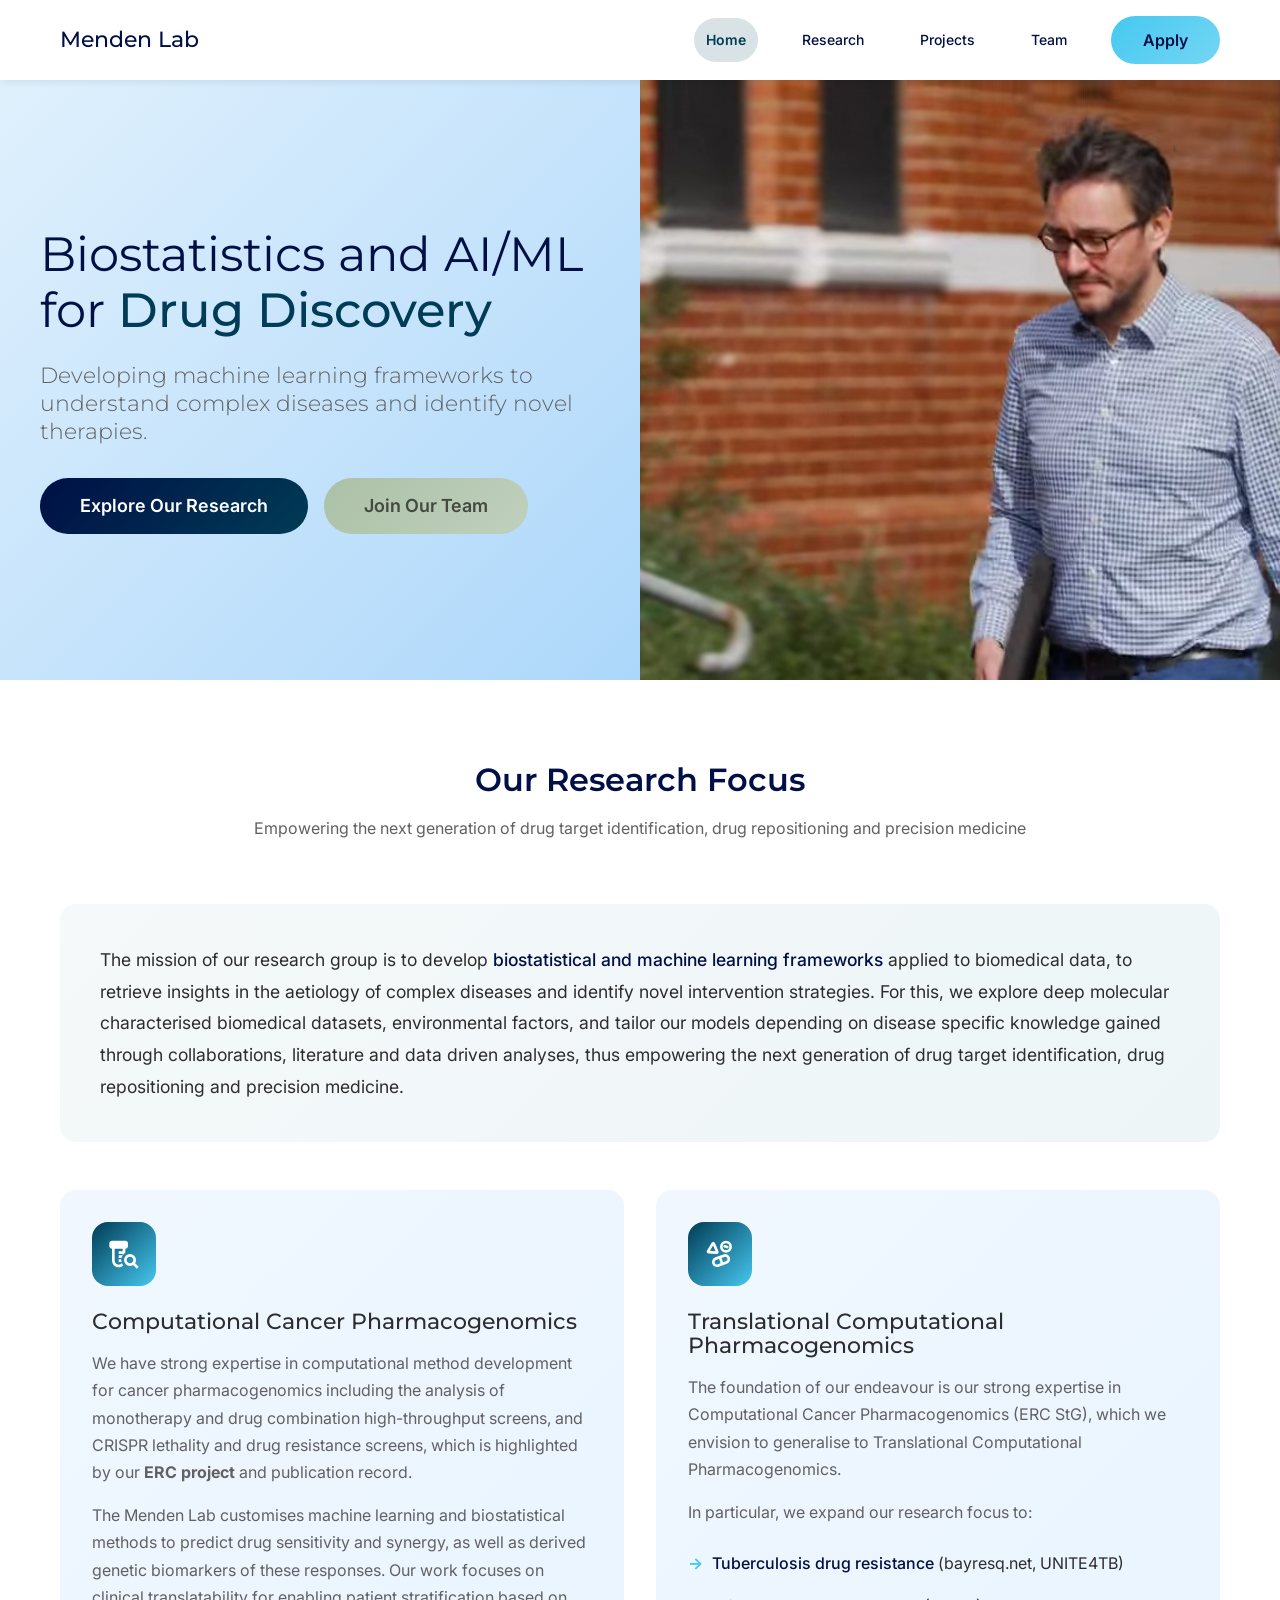
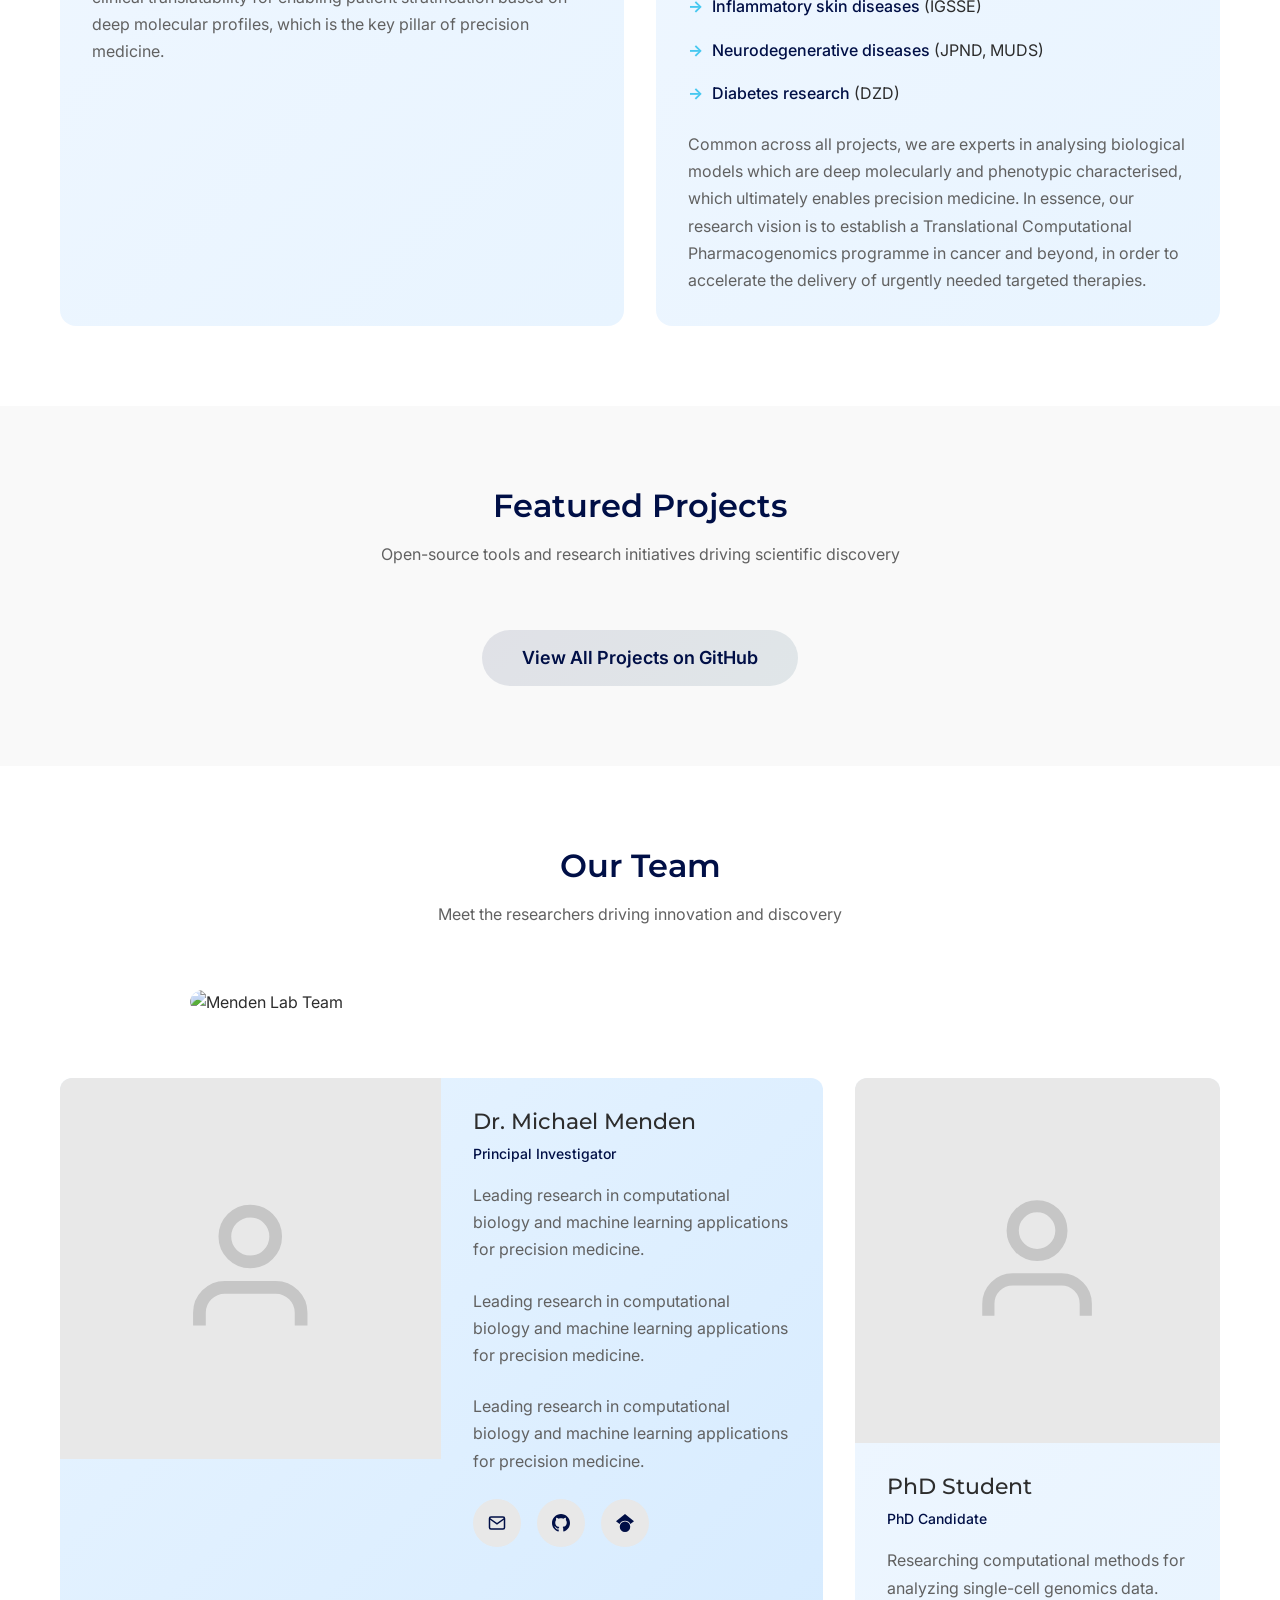
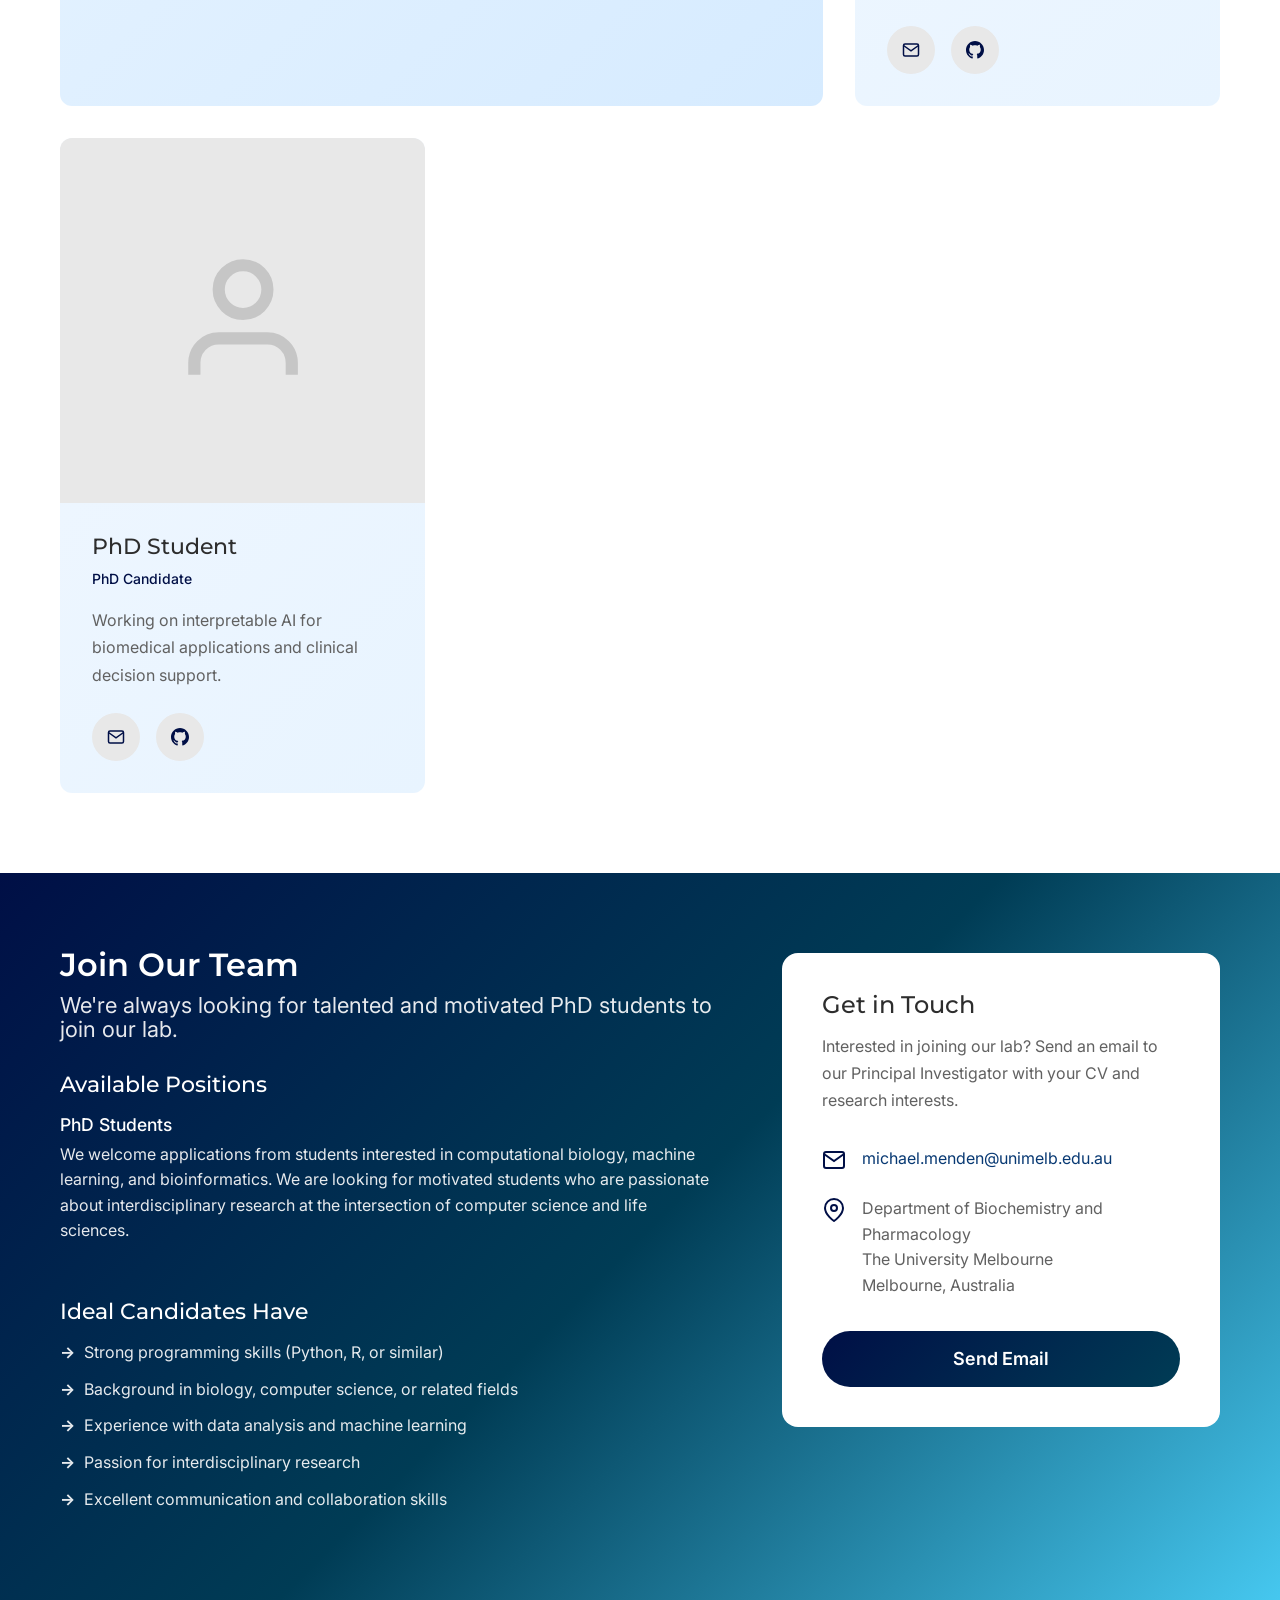
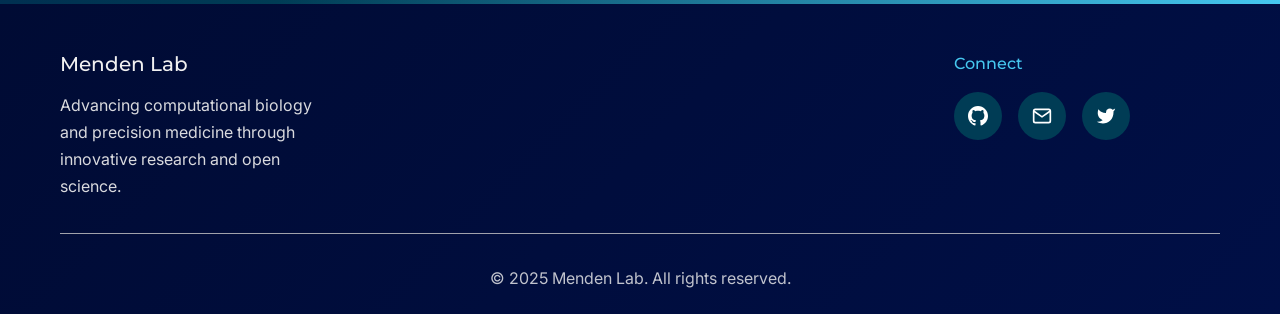
==== index.html @ f5df2218 ":zap: website bones Made-with: Cursor" ====
<!DOCTYPE html>
<html lang="en">
<head>
    <meta charset="UTF-8">
    <meta name="viewport" content="width=device-width, initial-scale=1.0">
    <title>Menden Lab - Research & Innovation</title>
    <link rel="stylesheet" href="styles.css">
    <link rel="preconnect" href="https://fonts.googleapis.com">
    <link rel="preconnect" href="https://fonts.gstatic.com" crossorigin>
    <link href="https://fonts.googleapis.com/css2?family=Inter:ital,opsz,wght@0,14..32,100..900;1,14..32,100..900&family=Montserrat:ital,wght@0,100..900;1,100..900&display=swap" rel="stylesheet">
</head>
<body>
    <!-- Navigation -->
    <nav class="navbar">
        <div class="container">
            <div class="nav-brand">
                <h2>Menden Lab</h2>
            </div>
            <ul class="nav-menu">
                <li><a href="#home" class="nav-link">Home</a></li>
                <li><a href="#research" class="nav-link">Research</a></li>
                <li><a href="#projects" class="nav-link">Projects</a></li>
                <li><a href="#team" class="nav-link">Team</a></li>
                <li><a href="#apply" class="nav-link btn-apply">Apply</a></li>
            </ul>
            <div class="hamburger">
                <span></span>
                <span></span>
                <span></span>
            </div>
        </div>
    </nav>

    <!-- Hero Section -->
    <section id="home" class="hero">
        <div class="container">
            <div class="hero-content">
                <div class="hero-text">
                    <h1>Biostatistics and AI/ML for <span class="highlight">Drug Discovery</span></h1>
                    <p class="hero-subtitle">Developing machine learning frameworks to understand complex diseases and identify novel therapies.</p>
                    <div class="hero-buttons">
                        <a href="#research" class="btn btn-primary">Explore Our Research</a>
                        <a href="#apply" class="btn btn-secondary">Join Our Team</a>
                    </div>
                </div>
                <div class="hero-image">
                    <video class="hero-gif" autoplay muted loop playsinline preload="metadata" aria-label="Menden Lab Research animation">
                        <source src="media/vid.webm" type="video/webm">
                    </video>
                </div>
            </div>
        </div>
    </section>

    <!-- Research Focus Section -->
    <section id="research" class="research-focus">
        <div class="container">
            <div class="section-header">
                <h2>Our Research Focus</h2>
                <p>Empowering the next generation of drug target identification, drug repositioning and precision medicine</p>
            </div>
            
            <!-- Mission Statement -->
            <div class="mission-statement">
                <p>The mission of our research group is to develop <strong>biostatistical and machine learning frameworks</strong> applied to biomedical data, to retrieve insights in the aetiology of complex diseases and identify novel intervention strategies. For this, we explore deep molecular characterised biomedical datasets, environmental factors, and tailor our models depending on disease specific knowledge gained through collaborations, literature and data driven analyses, thus empowering the next generation of drug target identification, drug repositioning and precision medicine.</p>
            </div>

            <div class="research-grid">
                <div class="research-card featured-research">
                    <div class="research-icon">
                        <svg xmlns="http://www.w3.org/2000/svg" width="200" height="200" viewBox="0 0 24 24"><path fill="#ffffff" d="M8 22q-2.075 0-3.538-1.463T3 17V8q-.825 0-1.413-.588T1 6V4q0-.825.588-1.413T3 2h10q.825 0 1.413.588T15 4v2q0 .825-.588 1.413T13 8v3.025q-1.05.675-1.788 1.688T10.175 15H8v-2h3v-1H8v-2h3V8H5v9q0 1.25.875 2.125T8 20q.75 0 1.375-.325t1.05-.9q.2.5.45.95t.6.875q-.675.65-1.563 1.025T8 22Zm0-4v-2h2.025q-.05.5-.013 1t.163 1H8Zm8.5 1q1.05 0 1.775-.725T19 16.5q0-1.05-.725-1.775T16.5 14q-1.05 0-1.775.725T14 16.5q0 1.05.725 1.775T16.5 19Zm5.1 4l-2.7-2.7q-.55.35-1.15.525T16.5 21q-1.875 0-3.187-1.313T12 16.5q0-1.875 1.313-3.188T16.5 12q1.875 0 3.188 1.313T21 16.5q0 .65-.175 1.25T20.3 18.9l2.7 2.7l-1.4 1.4Z"/></svg>
                    </div>
                    <h3>Computational Cancer Pharmacogenomics</h3>
                    <p>We have strong expertise in computational method development for cancer pharmacogenomics including the analysis of monotherapy and drug combination high-throughput screens, and CRISPR lethality and drug resistance screens, which is highlighted by our <strong>ERC project</strong> and publication record.</p>
                    <p>The Menden Lab customises machine learning and biostatistical methods to predict drug sensitivity and synergy, as well as derived genetic biomarkers of these responses. Our work focuses on clinical translatability for enabling patient stratification based on deep molecular profiles, which is the key pillar of precision medicine.</p>
                </div>
                <div class="research-card featured-research">
                    <div class="research-icon">
                        <svg xmlns="http://www.w3.org/2000/svg" width="200" height="200" viewBox="0 0 24 24" fill="#ffffff"><g fill="#ffffff"><path fill-rule="evenodd" d="M5.621 3.664c.629-1.064 2.203-.954 2.677.187l2.524 6.073a1.5 1.5 0 0 1-1.49 2.072l-5.868-.41a1.5 1.5 0 0 1-1.187-2.26zm-1.21 5.983l4.253.297l-1.83-4.402z" clip-rule="evenodd"/><path d="M15.759 5.284a1 1 0 1 0-.518 1.932l1.932.518a1 1 0 1 0 .518-1.932z"/><path fill-rule="evenodd" d="M16.5 2a4.5 4.5 0 1 0 0 9a4.5 4.5 0 0 0 0-9M14 6.5a2.5 2.5 0 1 1 5 0a2.5 2.5 0 0 1-5 0M6.238 19.335a3.75 3.75 0 0 1 2.242-4.807l6.108-2.223a3.75 3.75 0 1 1 2.565 7.048l-6.108 2.223a3.75 3.75 0 0 1-4.807-2.241m6.908-4.377l2.126-.774a1.75 1.75 0 0 1 1.197 3.29l-2.126.773zm-1.88.684l-2.102.766a1.75 1.75 0 1 0 1.197 3.288l2.103-.765z" clip-rule="evenodd"/></g></svg>
                    </div>
                    <h3>Translational Computational Pharmacogenomics</h3>
                    <p>The foundation of our endeavour is our strong expertise in Computational Cancer Pharmacogenomics (ERC StG), which we envision to generalise to Translational Computational Pharmacogenomics.</p>
                    <p>In particular, we expand our research focus to:</p>
                    <ul class="research-list">
                        <li><strong>Tuberculosis drug resistance</strong> (bayresq.net, UNITE4TB)</li>
                        <li><strong>Inflammatory skin diseases</strong> (IGSSE)</li>
                        <li><strong>Neurodegenerative diseases</strong> (JPND, MUDS)</li>
                        <li><strong>Diabetes research</strong> (DZD)</li>
                    </ul>
                    <p>Common across all projects, we are experts in analysing biological models which are deep molecularly and phenotypic characterised, which ultimately enables precision medicine. In essence, our research vision is to establish a Translational Computational Pharmacogenomics programme in cancer and beyond, in order to accelerate the delivery of urgently needed targeted therapies.</p>
                </div>
            </div>
        </div>
    </section>

    <!-- Projects Section -->
    <section id="projects" class="projects">
        <div class="container">
            <div class="section-header">
                <h2>Featured Projects</h2>
                <p>Open-source tools and research initiatives driving scientific discovery</p>
            </div>
            <!-- GitHub Repository Widget Container -->
            <div id="repo-container"></div>
            <div class="view-more">
                <a href="https://github.com/MendenLab" class="btn btn-outline" target="_blank">View All Projects on GitHub</a>
            </div>
        </div>
    </section>

    <!-- Team Section -->
    <section id="team" class="team">
        <div class="container">
            <div class="section-header">
                <h2>Our Team</h2>
                <p>Meet the researchers driving innovation and discovery</p>
            </div>
            <div class="team-photo-container">
                <img src="media/team.JPG" alt="Menden Lab Team" class="team-group-photo">
            </div>
            <div class="team-grid">
                <div class="team-card featured">
                    <div class="team-photo">
                        <div class="photo-placeholder">
                            <svg xmlns="http://www.w3.org/2000/svg" viewBox="0 0 24 24" fill="none" stroke="currentColor" stroke-width="2">
                                <path d="M20 21v-2a4 4 0 0 0-4-4H8a4 4 0 0 0-4 4v2"></path>
                                <circle cx="12" cy="7" r="4"></circle>
                            </svg>
                        </div>
                    </div>
                    <div class="team-info">
                        <h3>Dr. Michael Menden</h3>
                        <p class="team-role">Principal Investigator</p>
                        <p class="team-bio">Leading research in computational biology and machine learning applications for precision medicine.</p>
                        <p class="team-bio">Leading research in computational biology and machine learning applications for precision medicine.</p>
                        <p class="team-bio">Leading research in computational biology and machine learning applications for precision medicine.</p>
                        <div class="team-links">
                            <a href="#" title="Email">
                                <svg xmlns="http://www.w3.org/2000/svg" viewBox="0 0 24 24" fill="none" stroke="currentColor" stroke-width="2">
                                    <path d="M4 4h16c1.1 0 2 .9 2 2v12c0 1.1-.9 2-2 2H4c-1.1 0-2-.9-2-2V6c0-1.1.9-2 2-2z"></path>
                                    <polyline points="22,6 12,13 2,6"></polyline>
                                </svg>
                            </a>
                            <a href="#" title="GitHub">
                                <svg xmlns="http://www.w3.org/2000/svg" viewBox="0 0 24 24" fill="currentColor">
                                    <path d="M12 0c-6.626 0-12 5.373-12 12 0 5.302 3.438 9.8 8.207 11.387.599.111.793-.261.793-.577v-2.234c-3.338.726-4.033-1.416-4.033-1.416-.546-1.387-1.333-1.756-1.333-1.756-1.089-.745.083-.729.083-.729 1.205.084 1.839 1.237 1.839 1.237 1.07 1.834 2.807 1.304 3.492.997.107-.775.418-1.305.762-1.604-2.665-.305-5.467-1.334-5.467-5.931 0-1.311.469-2.381 1.236-3.221-.124-.303-.535-1.524.117-3.176 0 0 1.008-.322 3.301 1.23.957-.266 1.983-.399 3.003-.404 1.02.005 2.047.138 3.006.404 2.291-1.552 3.297-1.23 3.297-1.23.653 1.653.242 2.874.118 3.176.77.84 1.235 1.911 1.235 3.221 0 4.609-2.807 5.624-5.479 5.921.43.372.823 1.102.823 2.222v3.293c0 .319.192.694.801.576 4.765-1.589 8.199-6.086 8.199-11.386 0-6.627-5.373-12-12-12z"/>
                                </svg>
                            </a>
                            <a href="#" title="Google Scholar">
                                <svg xmlns="http://www.w3.org/2000/svg" viewBox="0 0 24 24" fill="currentColor">
                                    <path d="M12 24a7 7 0 1 1 0-14 7 7 0 0 1 0 14zm0-24L0 9.5l4.838 3.94A8 8 0 0 1 12 9a8 8 0 0 1 7.162 4.44L24 9.5z"/>
                                </svg>
                            </a>
                        </div>
                    </div>
                </div>

                <div class="team-card">
                    <div class="team-photo">
                        <div class="photo-placeholder">
                            <svg xmlns="http://www.w3.org/2000/svg" viewBox="0 0 24 24" fill="none" stroke="currentColor" stroke-width="2">
                                <path d="M20 21v-2a4 4 0 0 0-4-4H8a4 4 0 0 0-4 4v2"></path>
                                <circle cx="12" cy="7" r="4"></circle>
                            </svg>
                        </div>
                    </div>
                    <div class="team-info">
                        <h3>PhD Student</h3>
                        <p class="team-role">PhD Candidate</p>
                        <p class="team-bio">Researching computational methods for analyzing single-cell genomics data.</p>
                        <div class="team-links">
                            <a href="#" title="Email">
                                <svg xmlns="http://www.w3.org/2000/svg" viewBox="0 0 24 24" fill="none" stroke="currentColor" stroke-width="2">
                                    <path d="M4 4h16c1.1 0 2 .9 2 2v12c0 1.1-.9 2-2 2H4c-1.1 0-2-.9-2-2V6c0-1.1.9-2 2-2z"></path>
                                    <polyline points="22,6 12,13 2,6"></polyline>
                                </svg>
                            </a>
                            <a href="#" title="GitHub">
                                <svg xmlns="http://www.w3.org/2000/svg" viewBox="0 0 24 24" fill="currentColor">
                                    <path d="M12 0c-6.626 0-12 5.373-12 12 0 5.302 3.438 9.8 8.207 11.387.599.111.793-.261.793-.577v-2.234c-3.338.726-4.033-1.416-4.033-1.416-.546-1.387-1.333-1.756-1.333-1.756-1.089-.745.083-.729.083-.729 1.205.084 1.839 1.237 1.839 1.237 1.07 1.834 2.807 1.304 3.492.997.107-.775.418-1.305.762-1.604-2.665-.305-5.467-1.334-5.467-5.931 0-1.311.469-2.381 1.236-3.221-.124-.303-.535-1.524.117-3.176 0 0 1.008-.322 3.301 1.23.957-.266 1.983-.399 3.003-.404 1.02.005 2.047.138 3.006.404 2.291-1.552 3.297-1.23 3.297-1.23.653 1.653.242 2.874.118 3.176.77.84 1.235 1.911 1.235 3.221 0 4.609-2.807 5.624-5.479 5.921.43.372.823 1.102.823 2.222v3.293c0 .319.192.694.801.576 4.765-1.589 8.199-6.086 8.199-11.386 0-6.627-5.373-12-12-12z"/>
                                </svg>
                            </a>
                        </div>
                    </div>
                </div>

                <div class="team-card">
                    <div class="team-photo">
                        <div class="photo-placeholder">
                            <svg xmlns="http://www.w3.org/2000/svg" viewBox="0 0 24 24" fill="none" stroke="currentColor" stroke-width="2">
                                <path d="M20 21v-2a4 4 0 0 0-4-4H8a4 4 0 0 0-4 4v2"></path>
                                <circle cx="12" cy="7" r="4"></circle>
                            </svg>
                        </div>
                    </div>
                    <div class="team-info">
                        <h3>PhD Student</h3>
                        <p class="team-role">PhD Candidate</p>
                        <p class="team-bio">Working on interpretable AI for biomedical applications and clinical decision support.</p>
                        <div class="team-links">
                            <a href="#" title="Email">
                                <svg xmlns="http://www.w3.org/2000/svg" viewBox="0 0 24 24" fill="none" stroke="currentColor" stroke-width="2">
                                    <path d="M4 4h16c1.1 0 2 .9 2 2v12c0 1.1-.9 2-2 2H4c-1.1 0-2-.9-2-2V6c0-1.1.9-2 2-2z"></path>
                                    <polyline points="22,6 12,13 2,6"></polyline>
                                </svg>
                            </a>
                            <a href="#" title="GitHub">
                                <svg xmlns="http://www.w3.org/2000/svg" viewBox="0 0 24 24" fill="currentColor">
                                    <path d="M12 0c-6.626 0-12 5.373-12 12 0 5.302 3.438 9.8 8.207 11.387.599.111.793-.261.793-.577v-2.234c-3.338.726-4.033-1.416-4.033-1.416-.546-1.387-1.333-1.756-1.333-1.756-1.089-.745.083-.729.083-.729 1.205.084 1.839 1.237 1.839 1.237 1.07 1.834 2.807 1.304 3.492.997.107-.775.418-1.305.762-1.604-2.665-.305-5.467-1.334-5.467-5.931 0-1.311.469-2.381 1.236-3.221-.124-.303-.535-1.524.117-3.176 0 0 1.008-.322 3.301 1.23.957-.266 1.983-.399 3.003-.404 1.02.005 2.047.138 3.006.404 2.291-1.552 3.297-1.23 3.297-1.23.653 1.653.242 2.874.118 3.176.77.84 1.235 1.911 1.235 3.221 0 4.609-2.807 5.624-5.479 5.921.43.372.823 1.102.823 2.222v3.293c0 .319.192.694.801.576 4.765-1.589 8.199-6.086 8.199-11.386 0-6.627-5.373-12-12-12z"/>
                                </svg>
                            </a>
                        </div>
                    </div>
                </div>
            </div>
        </div>
    </section>

    <!-- Apply Section -->
    <section id="apply" class="apply">
        <div class="container">
            <div class="apply-content">
                <div class="apply-text">
                    <h2>Join Our Team</h2>
                    <p class="apply-subtitle">We're always looking for talented and motivated PhD students to join our lab.</p>
                    <div class="apply-positions">
                        <div class="position">
                            <h3>Available Positions</h3>
                            <ul>
                                <li>
                                    <strong>PhD Students</strong>
                                    <p>We welcome applications from students interested in computational biology, machine learning, and bioinformatics. We are looking for motivated students who are passionate about interdisciplinary research at the intersection of computer science and life sciences.</p>
                                </li>
                            </ul>
                        </div>
                        <div class="qualifications">
                            <h3>Ideal Candidates Have</h3>
                            <ul>
                                <li>Strong programming skills (Python, R, or similar)</li>
                                <li>Background in biology, computer science, or related fields</li>
                                <li>Experience with data analysis and machine learning</li>
                                <li>Passion for interdisciplinary research</li>
                                <li>Excellent communication and collaboration skills</li>
                            </ul>
                        </div>
                    </div>
                </div>
                <div class="apply-form">
                    <div class="form-card">
                        <h3>Get in Touch</h3>
                        <p>Interested in joining our lab? Send an email to our Principal Investigator with your CV and research interests.</p>
                        <div class="contact-info">
                            <div class="contact-item">
                                <svg xmlns="http://www.w3.org/2000/svg" viewBox="0 0 24 24" fill="none" stroke="currentColor" stroke-width="2">
                                    <path d="M4 4h16c1.1 0 2 .9 2 2v12c0 1.1-.9 2-2 2H4c-1.1 0-2-.9-2-2V6c0-1.1.9-2 2-2z"></path>
                                    <polyline points="22,6 12,13 2,6"></polyline>
                                </svg>
                                <a href="mailto:pi@university.edu">michael.menden@unimelb.edu.au</a>
                            </div>
                            <div class="contact-item">
                                <svg xmlns="http://www.w3.org/2000/svg" viewBox="0 0 24 24" fill="none" stroke="currentColor" stroke-width="2">
                                    <path d="M21 10c0 7-9 13-9 13s-9-6-9-13a9 9 0 0 1 18 0z"></path>
                                    <circle cx="12" cy="10" r="3"></circle>
                                </svg>
                                <span>Department of Biochemistry and Pharmacology<br>The University Melbourne<br>Melbourne, Australia</span>
                            </div>
                        </div>
                        <a href="mailto:pi@university.edu?subject=Lab%20Application%20Inquiry" class="btn btn-primary btn-block">Send Email</a>
                    </div>
                </div>
            </div>
        </div>
    </section>

    <!-- Footer -->
    <footer class="footer">
        <div class="container">
            <div class="footer-content">
                <div class="footer-section">
                    <h3>Menden Lab</h3>
                    <p>Advancing computational biology and precision medicine through innovative research and open science.</p>
                </div>
                <div class="footer-section">
                </div>
                <div class="footer-section">
                </div>
                <div class="footer-section">
                    <h4>Connect</h4>
                    <div class="social-links">
                        <a href="https://github.com" target="_blank" title="GitHub">
                            <svg xmlns="http://www.w3.org/2000/svg" viewBox="0 0 24 24" fill="currentColor">
                                <path d="M12 0c-6.626 0-12 5.373-12 12 0 5.302 3.438 9.8 8.207 11.387.599.111.793-.261.793-.577v-2.234c-3.338.726-4.033-1.416-4.033-1.416-.546-1.387-1.333-1.756-1.333-1.756-1.089-.745.083-.729.083-.729 1.205.084 1.839 1.237 1.839 1.237 1.07 1.834 2.807 1.304 3.492.997.107-.775.418-1.305.762-1.604-2.665-.305-5.467-1.334-5.467-5.931 0-1.311.469-2.381 1.236-3.221-.124-.303-.535-1.524.117-3.176 0 0 1.008-.322 3.301 1.23.957-.266 1.983-.399 3.003-.404 1.02.005 2.047.138 3.006.404 2.291-1.552 3.297-1.23 3.297-1.23.653 1.653.242 2.874.118 3.176.77.84 1.235 1.911 1.235 3.221 0 4.609-2.807 5.624-5.479 5.921.43.372.823 1.102.823 2.222v3.293c0 .319.192.694.801.576 4.765-1.589 8.199-6.086 8.199-11.386 0-6.627-5.373-12-12-12z"/>
                            </svg>
                        </a>
                        <a href="mailto:pi@university.edu" title="Email">
                            <svg xmlns="http://www.w3.org/2000/svg" viewBox="0 0 24 24" fill="none" stroke="currentColor" stroke-width="2">
                                <path d="M4 4h16c1.1 0 2 .9 2 2v12c0 1.1-.9 2-2 2H4c-1.1 0-2-.9-2-2V6c0-1.1.9-2 2-2z"></path>
                                <polyline points="22,6 12,13 2,6"></polyline>
                            </svg>
                        </a>
                        <a href="#" title="Twitter">
                            <svg xmlns="http://www.w3.org/2000/svg" viewBox="0 0 24 24" fill="currentColor">
                                <path d="M23 3a10.9 10.9 0 01-3.14 1.53 4.48 4.48 0 00-7.86 3v1A10.66 10.66 0 013 4s-4 9 5 13a11.64 11.64 0 01-7 2c9 5 20 0 20-11.5a4.5 4.5 0 00-.08-.83A7.72 7.72 0 0023 3z"/>
                            </svg>
                        </a>
                    </div>
                </div>
            </div>
            <div class="footer-bottom">
                <p>&copy; 2025 Menden Lab. All rights reserved.</p>
            </div>
        </div>
    </footer>

    <!-- GitHub Repo Widget -->
    <script src="https://repowidget.vercel.app/assets/js/repoWidget.min.js"></script>
    <script>
        // Initialize GitHub Repository Widget
        createRepoWidget({
            username: "MendenLab",
            containerId: "repo-container",
            maxRepos: 8,
            sortBy: "stars",
            forked: false,
            columns: {
                mobile: 1,
                tablet: 2,
                desktop: 3
            },
            cardStyles: {
                backgroundColor: '#FFFFFF',
                borderRadius: '12px',
                margin: '10px',
                padding: '20px',
                height: '100%'
            },
            textStyles: {
                titleSize: '18px',
                titleColor: '#000F46',
                titleWeight: '500',
                descriptionColor: '#616161',
                descriptionSize: '14px',
                iconColor: '#46C8F0'
            },
            scaleOnHover: 1.03,
            onLoad: function(repos) {
                console.log('MendenLab repositories loaded:', repos);
            },
            onError: function(error) {
                console.error('Error loading repositories:', error);
            }
        });
    </script>
    <script src="script.js"></script>
</body>
</html>
---- styles.css ----
/* ==========================================
   Menden Lab Website - Material Design 3
   Color System & Design Tokens
   ========================================== 
   
   COLOR USAGE GUIDE:
   • Nav: #000F46 (Traditional Heritage Blue)
   • Buttons: #ABC1A7 (Sage), hover #737770
   • Links: #083973 or #46C8F0 (Light Blue)
   • Figures & Highlights: Blues + Sage
   • Cards: #FFFFFF with #F1F1F1 border
   
   ========================================== */

:root {
    /* Material Design 3 with Custom Color Palette */
    
    /* Primary - Traditional Heritage (Blue) */
    --md-sys-color-primary: #000F46;
    --md-sys-color-on-primary: #FFFFFF;
    --md-sys-color-primary-container: #BFC3D1;
    --md-sys-color-on-primary-container: #000F46;
    
    /* Secondary - Mt William Greenstone (Light Sage) */
    --md-sys-color-secondary: #ABC1A7;
    --md-sys-color-on-secondary: #444A40;
    --md-sys-color-secondary-container: #D5E0D3;
    --md-sys-color-on-secondary-container: #444A40;
    
    /* Tertiary - Laughing Kookaburra (Light Blue) */
    --md-sys-color-tertiary: #46C8F0;
    --md-sys-color-on-tertiary: #003C55;
    --md-sys-color-tertiary-container: #D1F1FB;
    --md-sys-color-on-tertiary-container: #003C55;
    
    /* Error */
    --md-sys-color-error: #FF2D3C;
    --md-sys-color-on-error: #FFFFFF;
    --md-sys-color-error-container: #FFCACE;
    --md-sys-color-on-error-container: #78000D;
    
    /* Surface & Background - Magpie Greys */
    --md-sys-color-surface: #FFFFFF;
    --md-sys-color-on-surface: #2D2D2D;
    --md-sys-color-surface-variant: #E4E4E4;
    --md-sys-color-on-surface-variant: #616161;
    --md-sys-color-outline: #969696;
    --md-sys-color-outline-variant: #C8C8C8;
    
    --md-sys-color-background: #FFFFFF;
    --md-sys-color-on-background: #2D2D2D;
    
    /* Surface Containers - Magpie Light Greys */
    --md-sys-color-surface-container-lowest: #FFFFFF;
    --md-sys-color-surface-container-low: #F1F1F1;
    --md-sys-color-surface-container: #E4E4E4;
    --md-sys-color-surface-container-high: #D6D6D6;
    --md-sys-color-surface-container-highest: #C8C8C8;
    
    /* Surface Tint */
    --md-sys-color-surface-tint: #000F46;
    
    /* Inverse - Dark Backgrounds */
    --md-sys-color-inverse-surface: #000B34;
    --md-sys-color-inverse-on-surface: #F1F1F1;
    --md-sys-color-inverse-primary: #46C8F0;
    
    /* Material Design 3 - Elevation (Disabled - Using Color Contrast) */
    --md-sys-elevation-0: none;
    --md-sys-elevation-1: none;
    --md-sys-elevation-2: none;
    --md-sys-elevation-3: none;
    --md-sys-elevation-4: none;
    --md-sys-elevation-5: none;
    
    /* Material Design 3 - Shape */
    --md-sys-shape-corner-none: 0px;
    --md-sys-shape-corner-extra-small: 4px;
    --md-sys-shape-corner-small: 8px;
    --md-sys-shape-corner-medium: 12px;
    --md-sys-shape-corner-large: 16px;
    --md-sys-shape-corner-extra-large: 28px;
    --md-sys-shape-corner-full: 9999px;
    
    /* Material Design 3 - Typography (Montserrat & Inter) */
    --md-sys-typescale-display-large-font: 'Montserrat', sans-serif;
    --md-sys-typescale-display-large-size: 57px;
    --md-sys-typescale-display-large-weight: 600;
    --md-sys-typescale-display-large-line-height: 64px;
    
    --md-sys-typescale-headline-large-font: 'Montserrat', sans-serif;
    --md-sys-typescale-headline-large-size: 32px;
    --md-sys-typescale-headline-large-weight: 600;
    --md-sys-typescale-headline-large-line-height: 40px;
    
    --md-sys-typescale-title-large-font: 'Montserrat', sans-serif;
    --md-sys-typescale-title-large-size: 22px;
    --md-sys-typescale-title-large-weight: 600;
    --md-sys-typescale-title-large-line-height: 28px;
    
    --md-sys-typescale-body-large-font: 'Inter', sans-serif;
    --md-sys-typescale-body-large-size: 16px;
    --md-sys-typescale-body-large-weight: 400;
    --md-sys-typescale-body-large-line-height: 24px;
    
    --md-sys-typescale-label-large-font: 'Inter', sans-serif;
    --md-sys-typescale-label-large-size: 14px;
    --md-sys-typescale-label-large-weight: 500;
    --md-sys-typescale-label-large-line-height: 20px;
    
    /* State Layer Opacities */
    --md-sys-state-hover-opacity: 0.08;
    --md-sys-state-focus-opacity: 0.12;
    --md-sys-state-pressed-opacity: 0.12;
    --md-sys-state-dragged-opacity: 0.16;
    
    /* Custom Link Colors */
    --md-sys-color-link: #083973;
    --md-sys-color-link-hover: #000F46;
}

/* ==========================================
   Global Styles & Reset
   ========================================== */

* {
    margin: 0;
    padding: 0;
    box-sizing: border-box;
}

html {
    scroll-behavior: smooth;
}

body {
    font-family: var(--md-sys-typescale-body-large-font);
    font-size: var(--md-sys-typescale-body-large-size);
    font-weight: var(--md-sys-typescale-body-large-weight);
    line-height: var(--md-sys-typescale-body-large-line-height);
    color: var(--md-sys-color-on-background);
    background-color: var(--md-sys-color-background);
    overflow-x: hidden;
    -webkit-text-size-adjust: 100%;
    -webkit-font-smoothing: antialiased;
    -moz-osx-font-smoothing: grayscale;
}

h1, h2, h3, h4, h5, h6 {
    font-family: var(--md-sys-typescale-headline-large-font);
    font-weight: 400;
}

.container {
    max-width: 1200px;
    margin: 0 auto;
    padding: 0 20px;
    width: 100%;
}

img {
    max-width: 100%;
    height: auto;
    display: block;
}

svg {
    max-width: 100%;
    height: auto;
}

/* ==========================================
   Navigation
   ========================================== */

.navbar {
    background: #FFFFFF;
    box-shadow: 0 2px 8px rgba(0, 0, 0, 0.08);
    position: fixed;
    width: 100%;
    top: 0;
    z-index: 1000;
    transition: all 0.3s cubic-bezier(0.4, 0, 0.2, 1);
}

.navbar .container {
    display: flex;
    justify-content: space-between;
    align-items: center;
    padding: 1rem 20px;
}

.nav-brand h2 {
    font-family: var(--md-sys-typescale-title-large-font);
    font-size: var(--md-sys-typescale-title-large-size);
    font-weight: 500;
    color: #000F46;
}

.nav-menu {
    display: flex;
    list-style: none;
    gap: 2rem;
    align-items: center;
}

.nav-link {
    color: #000F46;
    text-decoration: none;
    font-family: var(--md-sys-typescale-label-large-font);
    font-size: var(--md-sys-typescale-label-large-size);
    font-weight: var(--md-sys-typescale-label-large-weight);
    transition: all 0.3s cubic-bezier(0.4, 0, 0.2, 1);
    padding: 0.5rem 0.75rem;
    border-radius: var(--md-sys-shape-corner-full);
    position: relative;
    min-height: 44px;
    display: inline-flex;
    align-items: center;
}

.nav-link:hover {
    color: #003C55;
    background-color: rgba(0, 60, 85, 0.1);
}

.nav-link.active {
    color: #003C55;
    background-color: rgba(0, 60, 85, 0.15);
    font-weight: 600;
}

.nav-link.btn-apply {
    background: linear-gradient(135deg, #46C8F0 0%, #74D6F4 100%);
    color: #000F46;
    padding: 12px 32px;
    font-size: 16px;
    font-weight: 600;
    border-radius: var(--md-sys-shape-corner-full);
    transition: all 0.3s cubic-bezier(0.4, 0, 0.2, 1);
}

.nav-link.btn-apply:hover {
    background: linear-gradient(135deg, #74D6F4 0%, #A3E4F7 100%);
}

.hamburger {
    display: none;
    flex-direction: column;
    cursor: pointer;
    gap: 4px;
}

.hamburger span {
    width: 25px;
    height: 3px;
    background-color: #000F46;
    border-radius: var(--md-sys-shape-corner-extra-small);
    transition: all 0.3s cubic-bezier(0.4, 0, 0.2, 1);
}

/* ==========================================
   Hero Section
   ========================================== */

.hero {
    margin-top: 0;
    padding-top: 80px;
    padding-bottom: 0;
    padding-left: 0;
    padding-right: 0;
    background: linear-gradient(135deg, #E3F2FD 0%, #BBDEFB 50%, #90CAF9 100%);
    overflow: hidden;
}

.hero-content {
    display: grid;
    grid-template-columns: 1fr 1fr;
    gap: 0;
    align-items: stretch;
    min-height: 600px;
    max-width: 100%;
    width: 100%;
    padding: 0;
    margin: 0;
}

.hero .container {
    max-width: 100%;
    padding: 0;
    margin: 0;
}

.hero-text {
    padding: 4rem 3rem 4rem 0;
    margin-left: auto;
    max-width: 1200px;
    padding-left: max(20px, calc((100vw - 1200px) / 2));
    display: flex;
    flex-direction: column;
    justify-content: center;
}

.hero-text h1 {
    font-family: var(--md-sys-typescale-display-large-font);
    font-size: 48px;
    font-weight: 400;
    line-height: 56px;
    color: #000F46;
    margin-bottom: 1.5rem;
}

.hero-text .highlight {
    color: #003C55;
    font-weight: 500;
}

.hero-subtitle {
    font-family: var(--md-sys-typescale-title-large-font);
    font-size: var(--md-sys-typescale-title-large-size);
    font-weight: var(--md-sys-typescale-title-large-weight);
    line-height: var(--md-sys-typescale-title-large-line-height);
    color: var(--md-sys-color-on-surface-variant);
    margin-bottom: 2rem;
    font-weight: 300;
}

.hero-buttons {
    display: flex;
    gap: 1rem;
    flex-wrap: wrap;
}

.hero-image {
    display: flex;
    justify-content: center;
    align-items: stretch;
    padding: 0;
    margin: 0;
    overflow: hidden;
}

.hero-placeholder {
    width: 100%;
    max-width: 400px;
    aspect-ratio: 1;
    background-color: #E8E8E8;
    border-radius: var(--md-sys-shape-corner-extra-large);
    display: flex;
    justify-content: center;
    align-items: center;
}

.hero-placeholder svg {
    width: 50%;
    height: 50%;
    color: #B0B0B0;
    opacity: 0.5;
}

.hero-gif {
    width: 100%;
    height: 100%;
    min-height: 600px;
    object-fit: cover;
    object-position: center;
    display: block;
}

/* ==========================================
   Buttons
   ========================================== */

.btn {
    font-family: var(--md-sys-typescale-label-large-font);
    font-size: 18px;
    font-weight: 600;
    line-height: 24px;
    display: inline-flex;
    align-items: center;
    justify-content: center;
    gap: 12px;
    padding: 16px 40px;
    height: 56px;
    text-decoration: none;
    border-radius: var(--md-sys-shape-corner-full);
    transition: all 0.3s cubic-bezier(0.4, 0, 0.2, 1);
    cursor: pointer;
    position: relative;
    overflow: hidden;
}

.btn-primary {
    background: linear-gradient(135deg, #000F46 0%, #003C55 100%);
    color: #FFFFFF;
}

.btn-primary:hover {
    background: linear-gradient(135deg, #003C55 0%, #46C8F0 100%);
}

.btn-primary:active {
    background: linear-gradient(135deg, #000F46 0%, #003C55 100%);
}

.btn-secondary {
    background: linear-gradient(135deg, #ABC1A7 0%, #C0D0BD 100%);
    color: #444A40;
}

.btn-secondary:hover {
    background: linear-gradient(135deg, #737770 0%, #ABC1A7 100%);
    color: #FFFFFF;
}

.btn-outline {
    background: linear-gradient(135deg, rgba(0, 15, 70, 0.1) 0%, rgba(0, 60, 85, 0.1) 100%);
    color: #000F46;
}

.btn-outline:hover {
    background: linear-gradient(135deg, #000F46 0%, #003C55 100%);
    color: #FFFFFF;
}

.btn-block {
    display: block;
    width: 100%;
    text-align: center;
}

/* ==========================================
   Section Headers
   ========================================== */

.section-header {
    text-align: center;
    margin-bottom: 4rem;
}

.section-header h2 {
    font-family: var(--md-sys-typescale-headline-large-font);
    font-size: var(--md-sys-typescale-headline-large-size);
    font-weight: var(--md-sys-typescale-headline-large-weight);
    line-height: var(--md-sys-typescale-headline-large-line-height);
    color: #000F46;
    margin-bottom: 1rem;
}

.section-header p {
    font-family: var(--md-sys-typescale-body-large-font);
    font-size: var(--md-sys-typescale-body-large-size);
    color: var(--md-sys-color-on-surface-variant);
}

/* ==========================================
   Research Focus Section
   ========================================== */

.research-focus {
    padding: 5rem 0;
    background-color: #FFFFFF;
}

.mission-statement {
    background: linear-gradient(135deg, #F5F9FA 0%, #EDF5F7 100%);
    padding: 2.5rem;
    border-radius: var(--md-sys-shape-corner-large);
    margin-bottom: 3rem;
}

.mission-statement p {
    font-size: 1.1rem;
    line-height: 1.8;
    color: var(--md-sys-color-on-surface);
    margin: 0;
}

.mission-statement strong {
    color: var(--md-sys-color-primary);
    font-weight: 500;
}

.research-grid {
    display: grid;
    grid-template-columns: repeat(auto-fit, minmax(min(100%, 280px), 1fr));
    gap: 2rem;
}

.research-card {
    background: linear-gradient(135deg, #F0F7FF 0%, #E8F4FF 100%);
    padding: 2rem;
    border-radius: var(--md-sys-shape-corner-large);
    transition: all 0.3s cubic-bezier(0.4, 0, 0.2, 1);
}

.research-card:hover {
    background: linear-gradient(135deg, #D6EBFF 0%, #BEE1FF 100%);
}

.research-icon {
    width: 64px;
    height: 64px;
    background: linear-gradient(135deg, #003C55 0%, #46C8F0 100%);
    border-radius: var(--md-sys-shape-corner-large);
    display: flex;
    justify-content: center;
    align-items: center;
    margin-bottom: 1.5rem;
}

.research-icon svg {
    width: 32px;
    height: 32px;
    color: #FFFFFF;
}

.research-card h3 {
    font-family: var(--md-sys-typescale-title-large-font);
    font-size: var(--md-sys-typescale-title-large-size);
    font-weight: 500;
    color: var(--md-sys-color-on-surface);
    margin-bottom: 1rem;
}

.research-card p {
    color: var(--md-sys-color-on-surface-variant);
    line-height: 1.7;
    margin-bottom: 1rem;
}

.research-card p:last-child {
    margin-bottom: 0;
}

.research-card.featured-research {
    grid-column: span 1;
}

.research-list {
    list-style: none;
    padding-left: 0;
    margin: 1rem 0;
}

.research-list li {
    padding: 0.5rem 0 0.5rem 1.5rem;
    position: relative;
    color: var(--magpie-dark-75);
    line-height: 1.7;
}

.research-list li::before {
    content: "→";
    position: absolute;
    left: 0;
    color: var(--md-sys-color-tertiary);
    font-weight: bold;
}

.research-list strong {
    color: var(--md-sys-color-primary);
    font-weight: 500;
}

/* ==========================================
   Projects Section
   ========================================== */

.projects {
    padding: 5rem 0;
    background-color: #F9F9F9;
}

/* GitHub Repo Widget Container */
#repo-container {
    margin-bottom: 3rem;
    width: 100%;
}

/* Style for the GitHub Repo Widget cards */
#repo-container .repo-card,
#repo-container > div {
    background: linear-gradient(135deg, #F5FAFF 0%, #EBF5FF 100%);
    border-radius: var(--md-sys-shape-corner-medium);
    transition: all 0.3s cubic-bezier(0.4, 0, 0.2, 1);
    margin-bottom: 2rem;
    max-width: 100%;
}

#repo-container .repo-card:hover,
#repo-container > div:hover {
    background: linear-gradient(135deg, #E0F0FF 0%, #CCE7FF 100%);
}

/* Ensure repo widget is responsive */
#repo-container * {
    max-width: 100%;
    box-sizing: border-box;
}

.projects-grid {
    display: grid;
    grid-template-columns: repeat(auto-fit, minmax(min(100%, 300px), 1fr));
    gap: 2rem;
    margin-bottom: 3rem;
}

.project-card {
    background: linear-gradient(135deg, #F5FAFF 0%, #EBF5FF 100%);
    padding: 2rem;
    border-radius: var(--md-sys-shape-corner-medium);
    transition: all 0.3s cubic-bezier(0.4, 0, 0.2, 1);
    display: flex;
    flex-direction: column;
}

.project-card:hover {
    background: linear-gradient(135deg, #E0F0FF 0%, #CCE7FF 100%);
}

.project-header {
    margin-bottom: 1rem;
}

.project-header h3 {
    font-family: var(--md-sys-typescale-title-large-font);
    font-size: var(--md-sys-typescale-title-large-size);
    font-weight: 500;
    color: var(--md-sys-color-on-surface);
    margin-bottom: 0.8rem;
}

.project-tags {
    display: flex;
    gap: 0.5rem;
    flex-wrap: wrap;
}

.tag {
    background-color: var(--md-sys-color-secondary-container);
    color: var(--md-sys-color-on-secondary-container);
    padding: 4px 12px;
    border-radius: var(--md-sys-shape-corner-small);
    font-size: 12px;
    font-weight: 500;
}

.project-description {
    color: var(--md-sys-color-on-surface-variant);
    margin-bottom: 1.5rem;
    flex-grow: 1;
    line-height: 1.7;
}

.project-stats {
    display: flex;
    gap: 1.5rem;
    padding: 1rem 0;
    border-top: 1px solid var(--md-sys-color-outline-variant);
    border-bottom: 1px solid var(--md-sys-color-outline-variant);
    margin-bottom: 1.5rem;
}

.stat {
    display: flex;
    align-items: center;
    gap: 0.5rem;
    color: var(--md-sys-color-on-surface-variant);
    font-size: 14px;
}

.stat svg {
    width: 16px;
    height: 16px;
    color: var(--md-sys-color-primary);
}

.project-links {
    display: flex;
    gap: 1rem;
    flex-wrap: wrap;
}

.project-link {
    background: linear-gradient(135deg, #003C55 0%, #46C8F0 100%);
    color: #FFFFFF;
    padding: 12px 24px;
    border-radius: var(--md-sys-shape-corner-full);
    text-decoration: none;
    font-size: 16px;
    font-weight: 600;
    display: inline-flex;
    align-items: center;
    gap: 8px;
    transition: all 0.3s cubic-bezier(0.4, 0, 0.2, 1);
}

.project-link:hover {
    background: linear-gradient(135deg, #46C8F0 0%, #74D6F4 100%);
}

.project-link svg {
    width: 18px;
    height: 18px;
}

.project-link-secondary {
    color: var(--md-sys-color-primary);
    padding: 8px 16px;
    text-decoration: none;
    font-size: 14px;
    font-weight: 500;
    transition: all 0.3s cubic-bezier(0.4, 0, 0.2, 1);
}

.project-link-secondary:hover {
    background-color: rgba(0, 15, 70, var(--md-sys-state-hover-opacity));
    border-radius: var(--md-sys-shape-corner-small);
}

.view-more {
    text-align: center;
}

/* ==========================================
   Team Section
   ========================================== */

.team {
    padding: 5rem 0;
    background-color: #FFFFFF;
}

.team-photo-container {
    margin: 0 auto 4rem;
    max-width: 900px;
    border-radius: var(--md-sys-shape-corner-large);
    overflow: hidden;
}

.team-group-photo {
    width: 100%;
    height: auto;
    display: block;
    border-radius: var(--md-sys-shape-corner-large);
}

.team-grid {
    display: grid;
    grid-template-columns: repeat(auto-fit, minmax(min(100%, 300px), 1fr));
    gap: 2rem;
}

.team-card {
    background: linear-gradient(135deg, #F0F7FF 0%, #E8F4FF 100%);
    border-radius: var(--md-sys-shape-corner-medium);
    overflow: hidden;
    transition: all 0.3s cubic-bezier(0.4, 0, 0.2, 1);
}

.team-card:hover {
    background: linear-gradient(135deg, #D6EBFF 0%, #BEE1FF 100%);
}

.team-card.featured {
    grid-column: span 2;
    display: grid;
    grid-template-columns: 1fr 1fr;
    background: linear-gradient(135deg, #E8F4FF 0%, #D6EBFF 100%);
}

.team-photo {
    width: 100%;
    aspect-ratio: 1;
    overflow: hidden;
}

.photo-placeholder {
    width: 100%;
    height: 100%;
    background-color: #E8E8E8;
    display: flex;
    justify-content: center;
    align-items: center;
}

.photo-placeholder svg {
    width: 40%;
    height: 40%;
    color: #B0B0B0;
    opacity: 0.6;
}

.team-info {
    padding: 2rem;
}

.team-info h3 {
    font-family: var(--md-sys-typescale-title-large-font);
    font-size: var(--md-sys-typescale-title-large-size);
    font-weight: 500;
    color: var(--md-sys-color-on-surface);
    margin-bottom: 0.5rem;
}

.team-role {
    color: var(--md-sys-color-primary);
    font-weight: 500;
    font-size: 14px;
    margin-bottom: 1rem;
}

.team-bio {
    color: var(--md-sys-color-on-surface-variant);
    line-height: 1.7;
    margin-bottom: 1.5rem;
}

.team-links {
    display: flex;
    gap: 1rem;
}

.team-links a {
    width: 48px;
    height: 48px;
    background-color: #E8E8E8;
    border-radius: var(--md-sys-shape-corner-full);
    display: flex;
    justify-content: center;
    align-items: center;
    transition: all 0.3s cubic-bezier(0.4, 0, 0.2, 1);
    color: #000F46;
}

.team-links a:hover {
    background: linear-gradient(135deg, #003C55 0%, #46C8F0 100%);
    color: #FFFFFF;
}

.team-links svg {
    width: 18px;
    height: 18px;
}

/* ==========================================
   Apply Section
   ========================================== */

.apply {
    padding: 5rem 0;
    background: linear-gradient(135deg, #000F46 0%, #003C55 50%, #46C8F0 100%);
    color: #FFFFFF;
}

.apply-content {
    display: grid;
    grid-template-columns: 1.5fr 1fr;
    gap: 4rem;
}

.apply-text h2 {
    font-family: var(--md-sys-typescale-headline-large-font);
    font-size: var(--md-sys-typescale-headline-large-size);
    font-weight: var(--md-sys-typescale-headline-large-weight);
    margin-bottom: 1rem;
    color: var(--md-sys-color-on-primary);
}

.apply-subtitle {
    font-size: var(--md-sys-typescale-title-large-size);
    margin-bottom: 2rem;
    opacity: 0.9;
}

.apply-positions {
    display: flex;
    flex-direction: column;
    gap: 2rem;
}

.position h3,
.qualifications h3 {
    font-family: var(--md-sys-typescale-title-large-font);
    font-size: var(--md-sys-typescale-title-large-size);
    font-weight: 500;
    margin-bottom: 1rem;
    color: var(--md-sys-color-on-primary);
}

.position ul,
.qualifications ul {
    list-style: none;
}

.position ul li {
    margin-bottom: 1.5rem;
}

.position ul li strong {
    display: block;
    font-size: 1.1rem;
    margin-bottom: 0.3rem;
    color: var(--md-sys-color-on-primary);
    font-weight: 500;
}

.position ul li p {
    opacity: 0.9;
    line-height: 1.6;
}

.qualifications ul li {
    padding-left: 1.5rem;
    position: relative;
    margin-bottom: 0.8rem;
    opacity: 0.9;
}

.qualifications ul li::before {
    content: "→";
    position: absolute;
    left: 0;
    color: var(--md-sys-color-on-primary);
    font-weight: bold;
}

.form-card {
    background-color: #FFFFFF;
    padding: 2.5rem;
    border-radius: var(--md-sys-shape-corner-large);
    color: var(--md-sys-color-on-surface);
}

.form-card h3 {
    font-family: var(--md-sys-typescale-title-large-font);
    font-size: 24px;
    font-weight: 500;
    color: var(--md-sys-color-on-surface);
    margin-bottom: 1rem;
}

.form-card p {
    color: var(--md-sys-color-on-surface-variant);
    margin-bottom: 2rem;
    line-height: 1.7;
}

.contact-info {
    display: flex;
    flex-direction: column;
    gap: 1.5rem;
    margin-bottom: 2rem;
}

.contact-item {
    display: flex;
    align-items: start;
    gap: 1rem;
}

.contact-item svg {
    width: 24px;
    height: 24px;
    color: var(--md-sys-color-primary);
    flex-shrink: 0;
    margin-top: 2px;
}

.contact-item a {
    color: var(--md-sys-color-link);
    text-decoration: none;
    transition: color 0.3s cubic-bezier(0.4, 0, 0.2, 1);
}

.contact-item a:hover {
    color: var(--md-sys-color-link-hover);
    text-decoration: underline;
}

.contact-item span {
    color: var(--md-sys-color-on-surface-variant);
    line-height: 1.6;
}

/* ==========================================
   Footer
   ========================================== */

.footer {
    background: linear-gradient(135deg, #000B34 0%, #000F46 100%);
    color: #F1F1F1;
    padding: 3rem 0 1.5rem;
}

.footer-content {
    display: grid;
    grid-template-columns: repeat(auto-fit, minmax(min(100%, 250px), 1fr));
    gap: 2rem;
    margin-bottom: 2rem;
}

.footer-section h3 {
    color: var(--md-sys-color-inverse-on-surface);
    font-size: 20px;
    font-weight: 500;
    margin-bottom: 1rem;
}

.footer-section h4 {
    color: var(--md-sys-color-inverse-primary);
    font-size: 16px;
    font-weight: 500;
    margin-bottom: 1rem;
}

.footer-section p {
    line-height: 1.7;
    opacity: 0.9;
}

.footer-section ul {
    list-style: none;
}

.footer-section ul li {
    margin-bottom: 0.6rem;
}

.footer-section ul li a {
    color: var(--md-sys-color-inverse-on-surface);
    text-decoration: none;
    transition: all 0.3s cubic-bezier(0.4, 0, 0.2, 1);
}

.footer-section ul li a:hover {
    color: var(--md-sys-color-inverse-primary);
    padding-left: 5px;
}

.social-links {
    display: flex;
    gap: 1rem;
}

.social-links a {
    width: 48px;
    height: 48px;
    background: #003C55;
    border-radius: var(--md-sys-shape-corner-full);
    display: flex;
    justify-content: center;
    align-items: center;
    transition: all 0.3s cubic-bezier(0.4, 0, 0.2, 1);
    color: #FFFFFF;
}

.social-links a:hover {
    background: #46C8F0;
}

.social-links svg {
    width: 20px;
    height: 20px;
}

.footer-bottom {
    text-align: center;
    padding-top: 2rem;
    border-top: 1px solid var(--md-sys-color-outline-variant);
    opacity: 0.8;
}

/* ==========================================
   Responsive Design
   ========================================== */

/* Large Tablets and Small Desktops */
@media (max-width: 1024px) {
    .container {
        padding: 0 30px;
    }
    
    .hero-text h1 {
        font-size: 42px;
        line-height: 50px;
    }
    
    .research-grid {
        grid-template-columns: repeat(auto-fit, minmax(250px, 1fr));
    }
    
    .team-grid {
        grid-template-columns: repeat(auto-fit, minmax(280px, 1fr));
    }
}

/* Tablets and Medium Screens */
@media (max-width: 968px) {
    .hero-content {
        grid-template-columns: 1fr;
        gap: 0;
        min-height: auto;
    }
    
    .hero-text {
        padding: 3rem 30px;
        margin-left: 0;
        max-width: 100%;
        text-align: center;
    }
    
    .hero-text h1 {
        font-size: 36px;
        line-height: 44px;
    }
    
    .hero-buttons {
        justify-content: center;
    }
    
    .hero-image {
        order: -1;
        padding: 0;
        margin: 0;
        min-height: 400px;
    }
    
    .hero-gif {
        min-height: 400px;
    }
    
    .apply-content {
        grid-template-columns: 1fr;
        gap: 3rem;
    }
    
    .team-card.featured {
        grid-column: span 1;
        grid-template-columns: 1fr;
    }
    
    .footer-content {
        grid-template-columns: repeat(auto-fit, minmax(200px, 1fr));
    }
}

/* Mobile and Small Tablets */
@media (max-width: 768px) {
    /* Navigation */
    .nav-menu {
        position: fixed;
        left: -100%;
        top: 70px;
        flex-direction: column;
        background: #FFFFFF;
        box-shadow: 0 4px 12px rgba(0, 0, 0, 0.1);
        width: 100%;
        text-align: center;
        transition: all 0.3s cubic-bezier(0.4, 0, 0.2, 1);
        padding: 2rem 0;
        gap: 0;
        z-index: 999;
    }
    
    .nav-menu.active {
        left: 0;
    }
    
    .nav-menu li {
        margin: 1rem 0;
    }
    
    .hamburger {
        display: flex;
    }
    
    .hamburger.active span:nth-child(1) {
        transform: rotate(45deg) translate(8px, 8px);
    }
    
    .hamburger.active span:nth-child(2) {
        opacity: 0;
    }
    
    .hamburger.active span:nth-child(3) {
        transform: rotate(-45deg) translate(7px, -7px);
    }
    
    /* Hero Section */
    .hero {
        padding-top: 70px;
    }
    
    .hero-text {
        padding: 2.5rem 20px;
    }
    
    .hero-text h1 {
        font-size: 28px;
        line-height: 36px;
        margin-bottom: 1rem;
    }
    
    .hero-subtitle {
        font-size: 16px;
        line-height: 24px;
        margin-bottom: 1.5rem;
    }
    
    .hero-image {
        min-height: 350px;
    }
    
    .hero-gif {
        min-height: 350px;
    }
    
    /* Sections */
    .research-focus,
    .projects,
    .team,
    .apply {
        padding: 3rem 0;
    }
    
    .section-header {
        margin-bottom: 2.5rem;
    }
    
    .section-header h2 {
        font-size: 28px;
        line-height: 36px;
    }
    
    .section-header p {
        font-size: 15px;
    }
    
    /* Mission Statement */
    .mission-statement {
        padding: 1.5rem;
        margin-bottom: 2rem;
    }
    
    .mission-statement p {
        font-size: 15px;
        line-height: 1.7;
    }
    
    /* Research Grid */
    .research-grid {
        grid-template-columns: 1fr;
        gap: 1.5rem;
    }
    
    .research-card {
        padding: 1.5rem;
    }
    
    .research-card.featured-research {
        grid-column: span 1;
    }
    
    /* Projects Grid */
    .projects-grid {
        grid-template-columns: 1fr;
        gap: 1.5rem;
    }
    
    .project-card {
        padding: 1.5rem;
    }
    
    /* Team Section */
    .team-grid {
        grid-template-columns: 1fr;
        gap: 1.5rem;
    }
    
    .team-photo-container {
        margin-bottom: 2.5rem;
    }
    
    /* Apply Section */
    .apply-text h2 {
        font-size: 28px;
    }
    
    .apply-subtitle {
        font-size: 18px;
    }
    
    .form-card {
        padding: 2rem;
    }
    
    /* Buttons */
    .btn {
        padding: 14px 32px;
        height: 52px;
        font-size: 16px;
    }
    
    .hero-buttons {
        gap: 0.75rem;
    }
}

/* Small Mobile Devices */
@media (max-width: 480px) {
    /* Container */
    .container {
        padding: 0 16px;
    }
    
    /* Navigation */
    .navbar .container {
        padding: 0.75rem 16px;
    }
    
    .nav-brand h2 {
        font-size: 18px;
    }
    
    /* Hero Section */
    .hero {
        padding-top: 60px;
    }
    
    .hero-text {
        padding: 2rem 16px;
    }
    
    .hero-text h1 {
        font-size: 24px;
        line-height: 32px;
        margin-bottom: 1rem;
    }
    
    .hero-subtitle {
        font-size: 14px;
        line-height: 22px;
        margin-bottom: 1.5rem;
    }
    
    .hero-buttons {
        flex-direction: column;
        width: 100%;
    }
    
    .hero-buttons .btn {
        width: 100%;
    }
    
    .hero-image {
        min-height: 280px;
    }
    
    .hero-gif {
        min-height: 280px;
    }
    
    /* Sections */
    .research-focus,
    .projects,
    .team,
    .apply {
        padding: 2.5rem 0;
    }
    
    .section-header {
        margin-bottom: 2rem;
    }
    
    .section-header h2 {
        font-size: 24px;
        line-height: 32px;
    }
    
    .section-header p {
        font-size: 14px;
    }
    
    /* Mission Statement */
    .mission-statement {
        padding: 1.25rem;
        margin-bottom: 1.5rem;
        border-radius: var(--md-sys-shape-corner-medium);
    }
    
    .mission-statement p {
        font-size: 14px;
        line-height: 1.6;
    }
    
    /* Research Cards */
    .research-grid {
        gap: 1.25rem;
    }
    
    .research-card {
        padding: 1.25rem;
        border-radius: var(--md-sys-shape-corner-medium);
    }
    
    .research-icon {
        width: 56px;
        height: 56px;
        margin-bottom: 1rem;
    }
    
    .research-icon svg {
        width: 28px;
        height: 28px;
    }
    
    .research-card h3 {
        font-size: 18px;
        margin-bottom: 0.75rem;
    }
    
    .research-card p {
        font-size: 14px;
        line-height: 1.6;
    }
    
    .research-list li {
        font-size: 14px;
        padding: 0.4rem 0 0.4rem 1.25rem;
    }
    
    /* Projects */
    .projects-grid {
        gap: 1.25rem;
    }
    
    .project-card {
        padding: 1.25rem;
        border-radius: var(--md-sys-shape-corner-medium);
    }
    
    .project-header h3 {
        font-size: 18px;
    }
    
    .project-description {
        font-size: 14px;
    }
    
    .tag {
        font-size: 11px;
        padding: 3px 10px;
    }
    
    /* Team Cards */
    .team-photo-container {
        margin-bottom: 2rem;
        border-radius: var(--md-sys-shape-corner-medium);
    }
    
    .team-group-photo {
        border-radius: var(--md-sys-shape-corner-medium);
    }
    
    .team-grid {
        gap: 1.25rem;
    }
    
    .team-card {
        border-radius: var(--md-sys-shape-corner-medium);
    }
    
    .team-card.featured {
        grid-template-columns: 1fr;
    }
    
    .team-photo {
        max-height: 300px;
    }
    
    .team-info {
        padding: 1.5rem;
    }
    
    .team-info h3 {
        font-size: 18px;
    }
    
    .team-role {
        font-size: 13px;
    }
    
    .team-bio {
        font-size: 14px;
        line-height: 1.6;
        margin-bottom: 1rem;
    }
    
    .team-links a {
        width: 42px;
        height: 42px;
    }
    
    .team-links svg {
        width: 16px;
        height: 16px;
    }
    
    /* Apply Section */
    .apply {
        padding: 2.5rem 0;
    }
    
    .apply-text h2 {
        font-size: 24px;
        margin-bottom: 0.75rem;
    }
    
    .apply-subtitle {
        font-size: 15px;
        margin-bottom: 1.5rem;
    }
    
    .position h3,
    .qualifications h3 {
        font-size: 18px;
        margin-bottom: 0.75rem;
    }
    
    .position ul li {
        margin-bottom: 1rem;
    }
    
    .position ul li strong {
        font-size: 15px;
    }
    
    .position ul li p,
    .qualifications ul li {
        font-size: 14px;
        line-height: 1.5;
    }
    
    .form-card {
        padding: 1.5rem;
        border-radius: var(--md-sys-shape-corner-medium);
    }
    
    .form-card h3 {
        font-size: 20px;
    }
    
    .form-card p {
        font-size: 14px;
        margin-bottom: 1.5rem;
    }
    
    .contact-item {
        gap: 0.75rem;
    }
    
    .contact-item svg {
        width: 20px;
        height: 20px;
    }
    
    .contact-item a,
    .contact-item span {
        font-size: 14px;
    }
    
    /* Buttons */
    .btn {
        padding: 12px 24px;
        height: 48px;
        font-size: 15px;
        width: 100%;
    }
    
    .nav-link.btn-apply {
        padding: 10px 24px;
        font-size: 14px;
    }
    
    /* Footer */
    .footer {
        padding: 2rem 0 1rem;
    }
    
    .footer-content {
        grid-template-columns: 1fr;
        gap: 1.5rem;
        margin-bottom: 1.5rem;
    }
    
    .footer-section h3 {
        font-size: 18px;
    }
    
    .footer-section h4 {
        font-size: 15px;
    }
    
    .footer-section p {
        font-size: 14px;
        line-height: 1.6;
    }
    
    .social-links a {
        width: 42px;
        height: 42px;
    }
    
    .social-links svg {
        width: 18px;
        height: 18px;
    }
    
    .footer-bottom {
        padding-top: 1.5rem;
        font-size: 13px;
    }
}

/* Extra Small Devices */
@media (max-width: 360px) {
    .hero-text h1 {
        font-size: 22px;
        line-height: 30px;
    }
    
    .hero-subtitle {
        font-size: 13px;
        line-height: 20px;
    }
    
    .section-header h2 {
        font-size: 22px;
        line-height: 30px;
    }
    
    .btn {
        padding: 10px 20px;
        height: 44px;
        font-size: 14px;
    }
    
    .research-card,
    .project-card,
    .team-info,
    .form-card {
        padding: 1rem;
    }
}

/* Landscape Orientation on Mobile */
@media (max-height: 600px) and (orientation: landscape) {
    .nav-menu {
        overflow-y: auto;
        max-height: calc(100vh - 70px);
        padding: 1rem 0;
    }
    
    .nav-menu li {
        margin: 0.5rem 0;
    }
    
    .hero {
        padding-top: 60px;
    }
    
    .hero-text {
        padding: 2rem 20px;
    }
    
    .hero-text h1 {
        font-size: 28px;
        line-height: 36px;
        margin-bottom: 0.75rem;
    }
    
    .hero-subtitle {
        font-size: 14px;
        margin-bottom: 1rem;
    }
    
    .hero-image {
        min-height: 300px;
    }
    
    .hero-gif {
        min-height: 300px;
    }
}

/* Prevent body scroll when mobile menu is open */
body.menu-open {
    overflow: hidden;
}

@media (max-width: 768px) {
    body.menu-open {
        position: fixed;
        width: 100%;
    }
}

/* ==========================================
   Accessibility
   ========================================== */

@media (prefers-reduced-motion: reduce) {
    * {
        animation: none !important;
        transition: none !important;
    }
}

/* Focus styles for keyboard navigation */
a:focus,
button:focus {
    outline: 3px solid var(--md-sys-color-primary);
    outline-offset: 2px;
}

/* ==========================================
   Utility Classes
   ========================================== */

.text-center {
    text-align: center;
}

.mt-1 { margin-top: 1rem; }
.mt-2 { margin-top: 2rem; }
.mt-3 { margin-top: 3rem; }
.mb-1 { margin-bottom: 1rem; }
.mb-2 { margin-bottom: 2rem; }
.mb-3 { margin-bottom: 3rem; }

/* ==========================================
   Animations
   ========================================== */

@keyframes fadeIn {
    from {
        opacity: 0;
        transform: translateY(20px);
    }
    to {
        opacity: 1;
        transform: translateY(0);
    }
}

.fade-in {
    animation: fadeIn 0.6s ease-out;
}
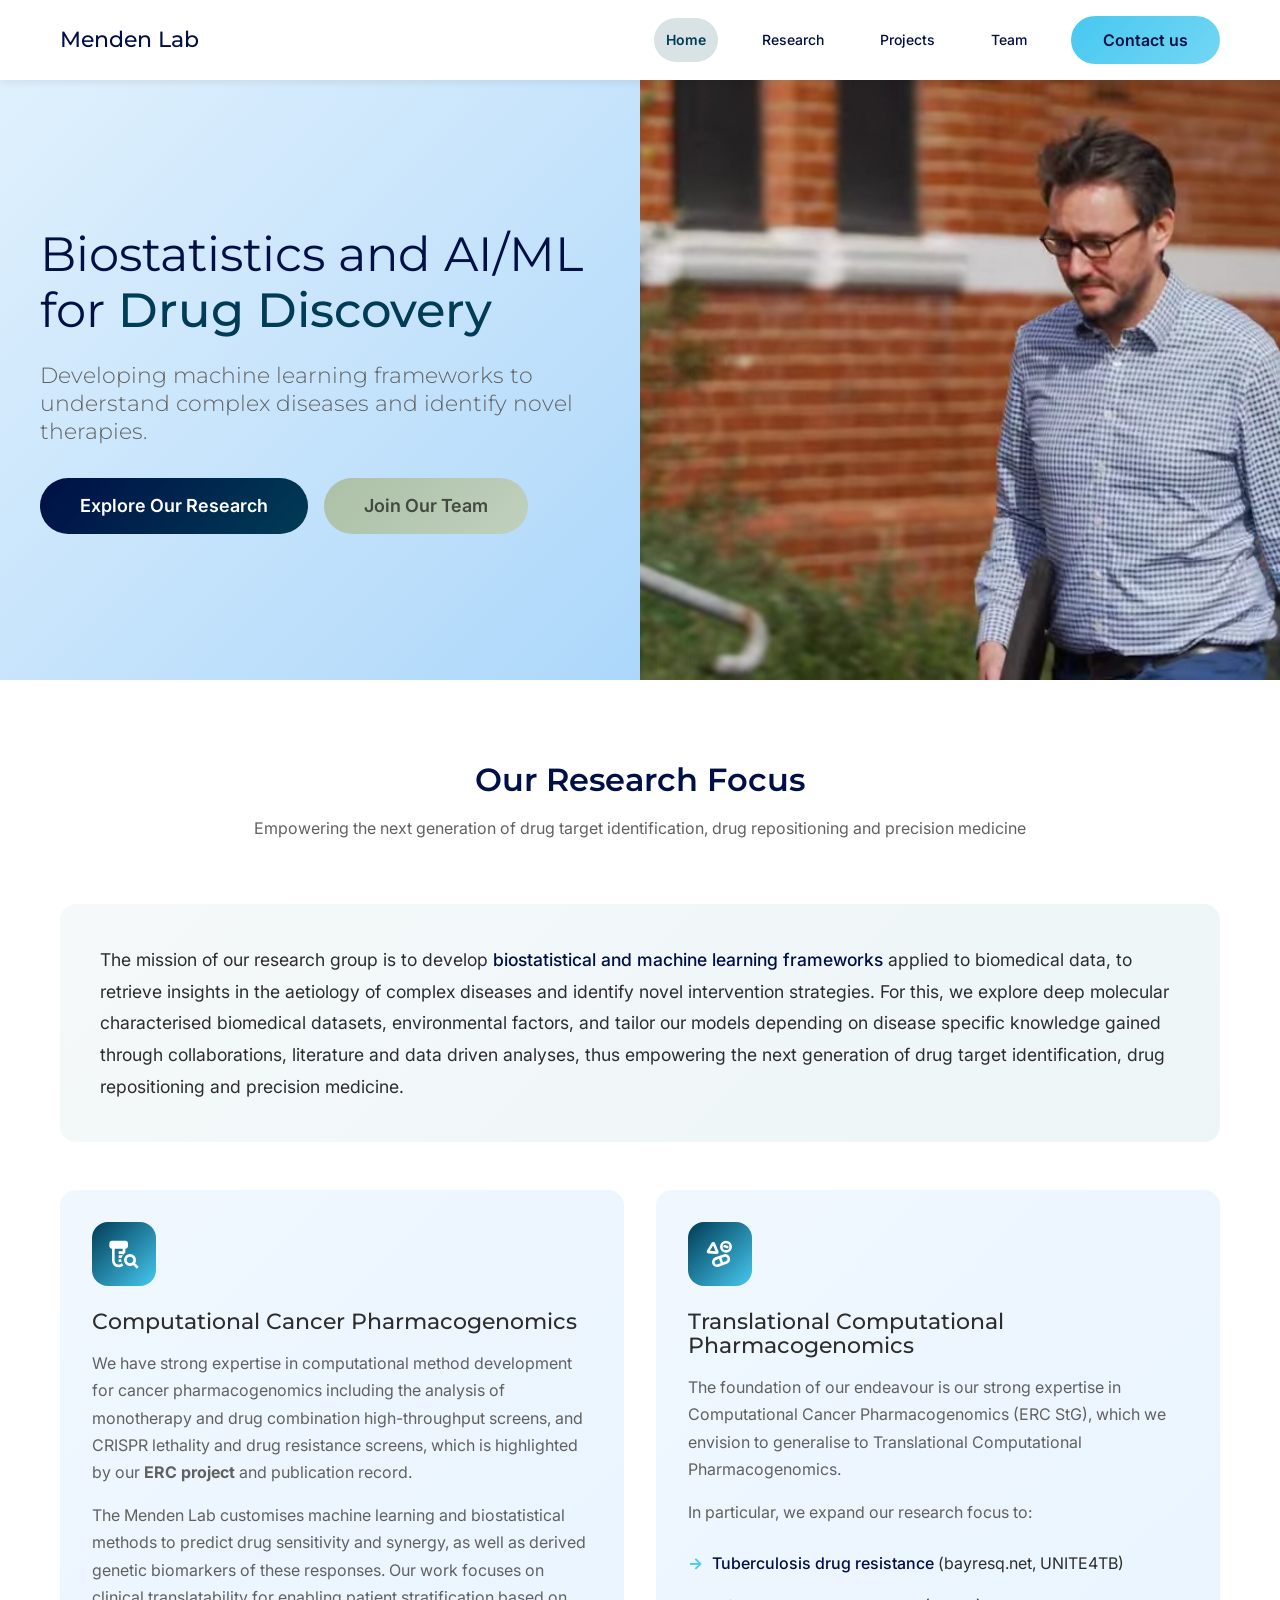
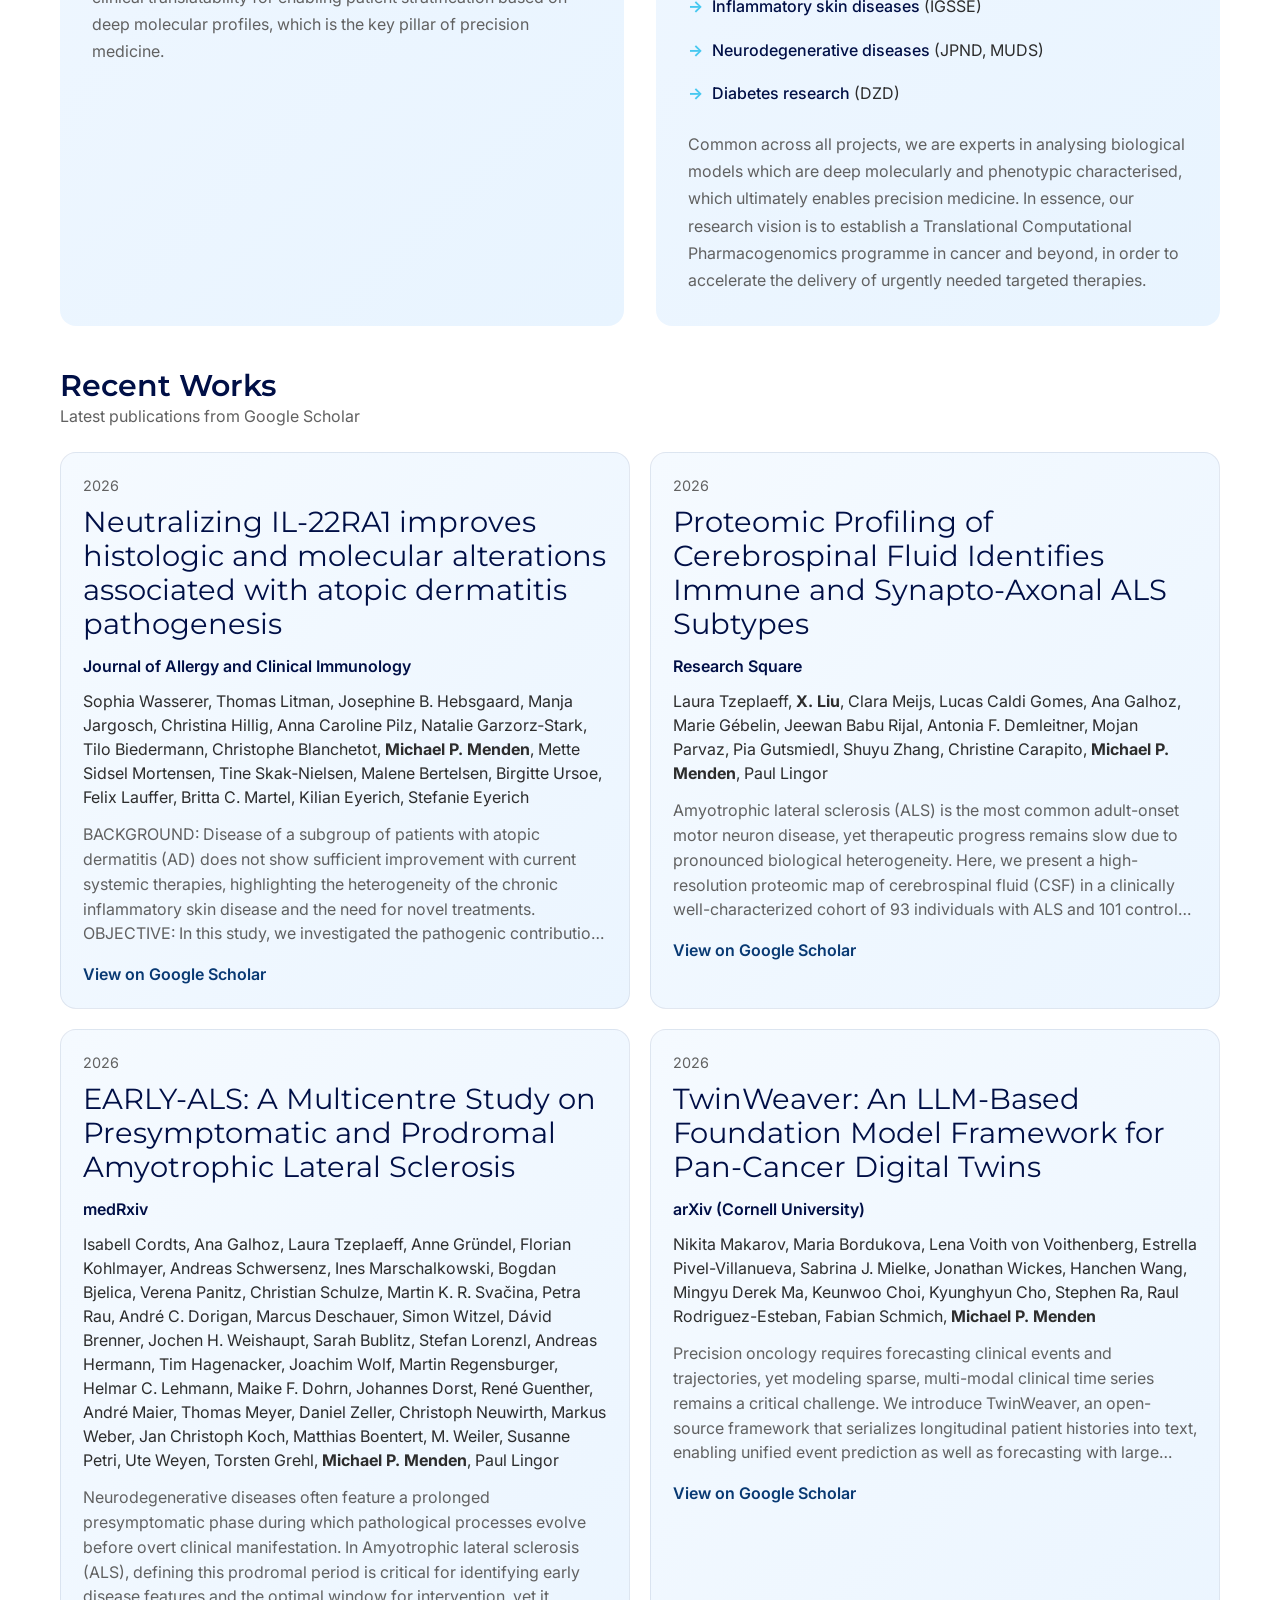
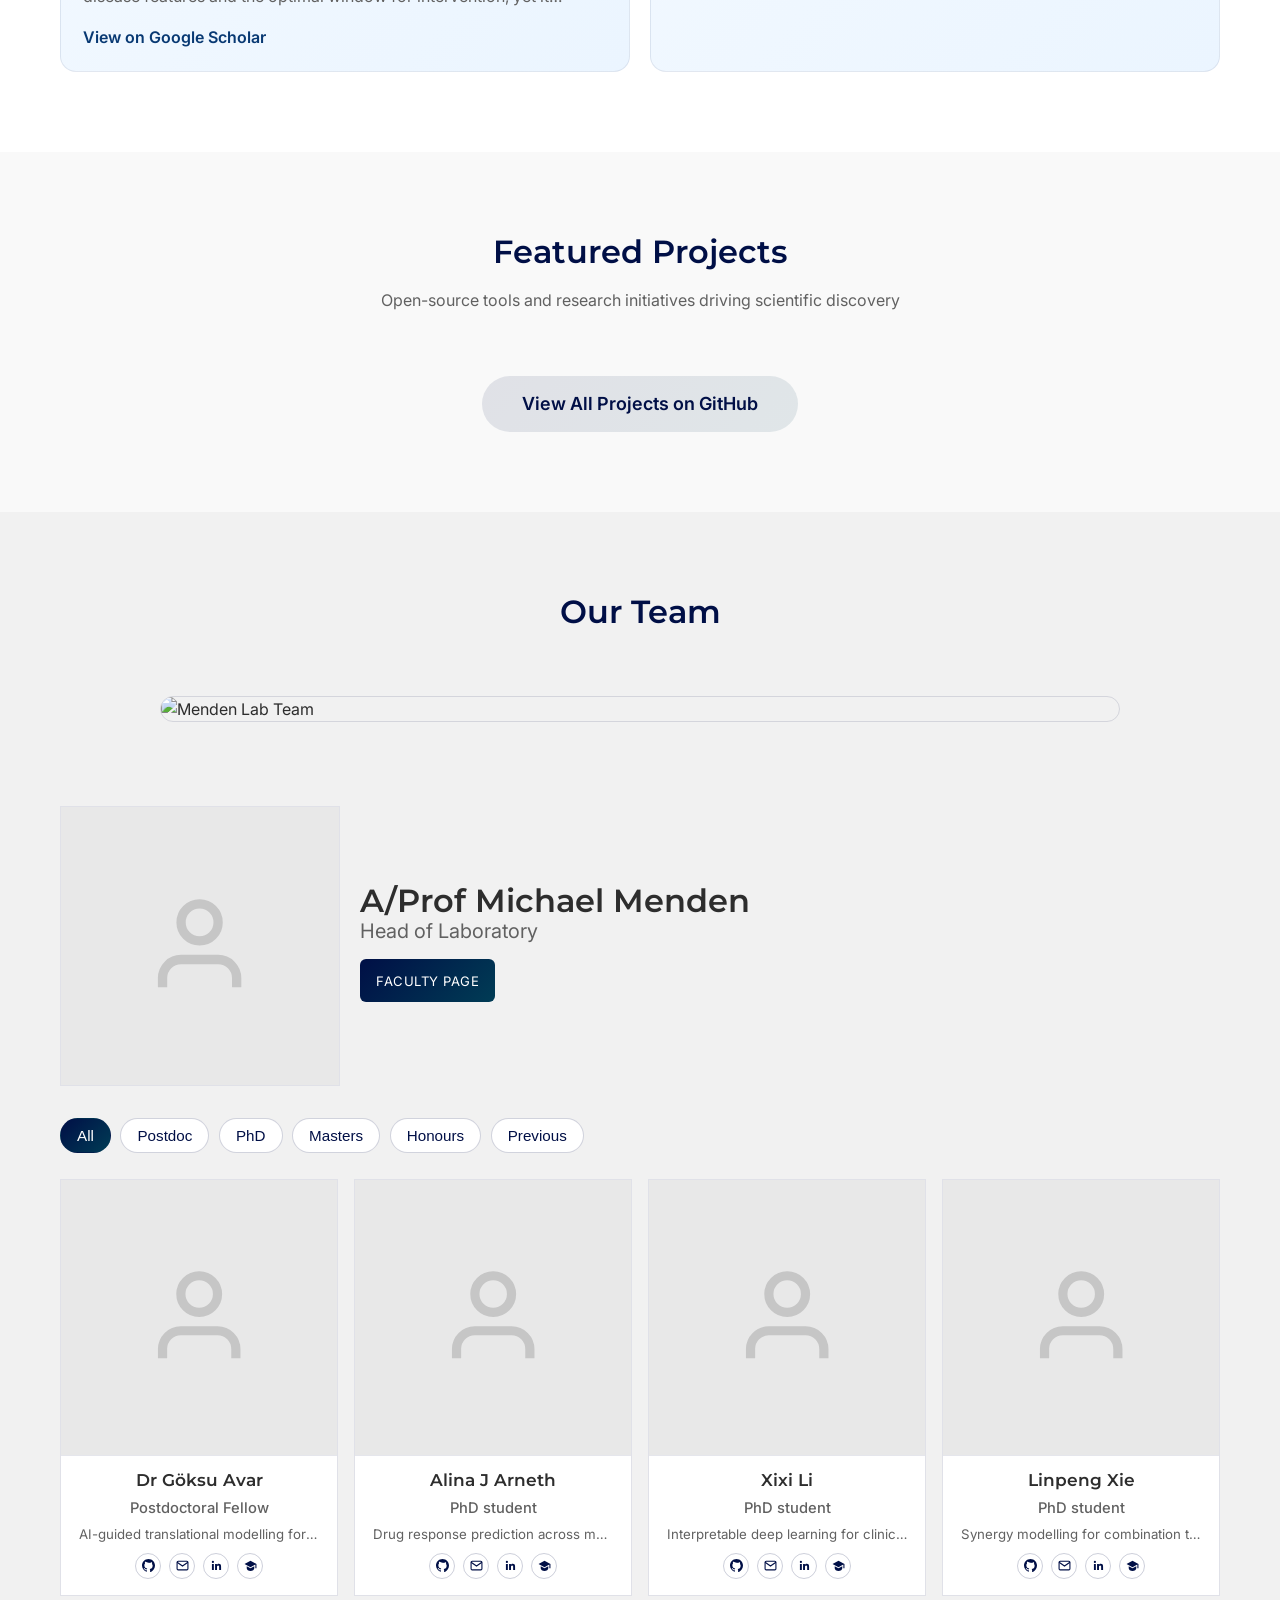
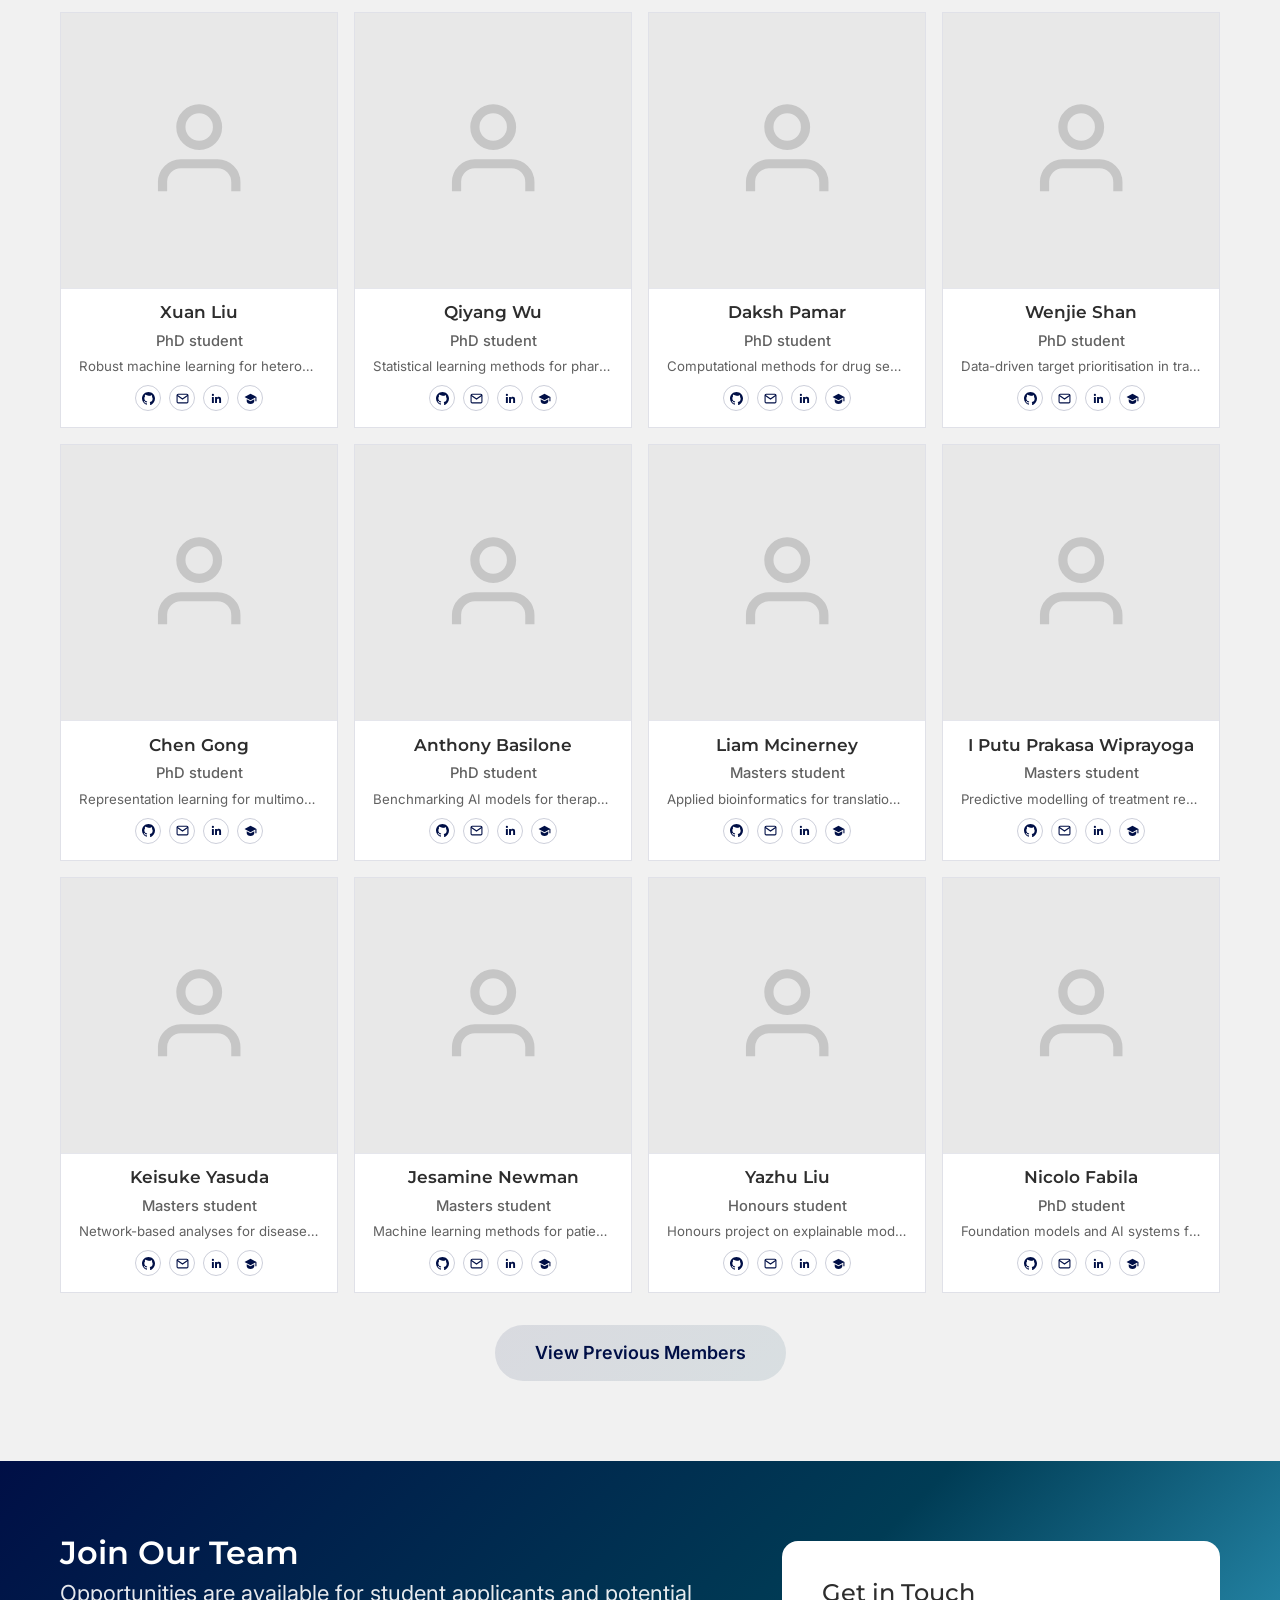
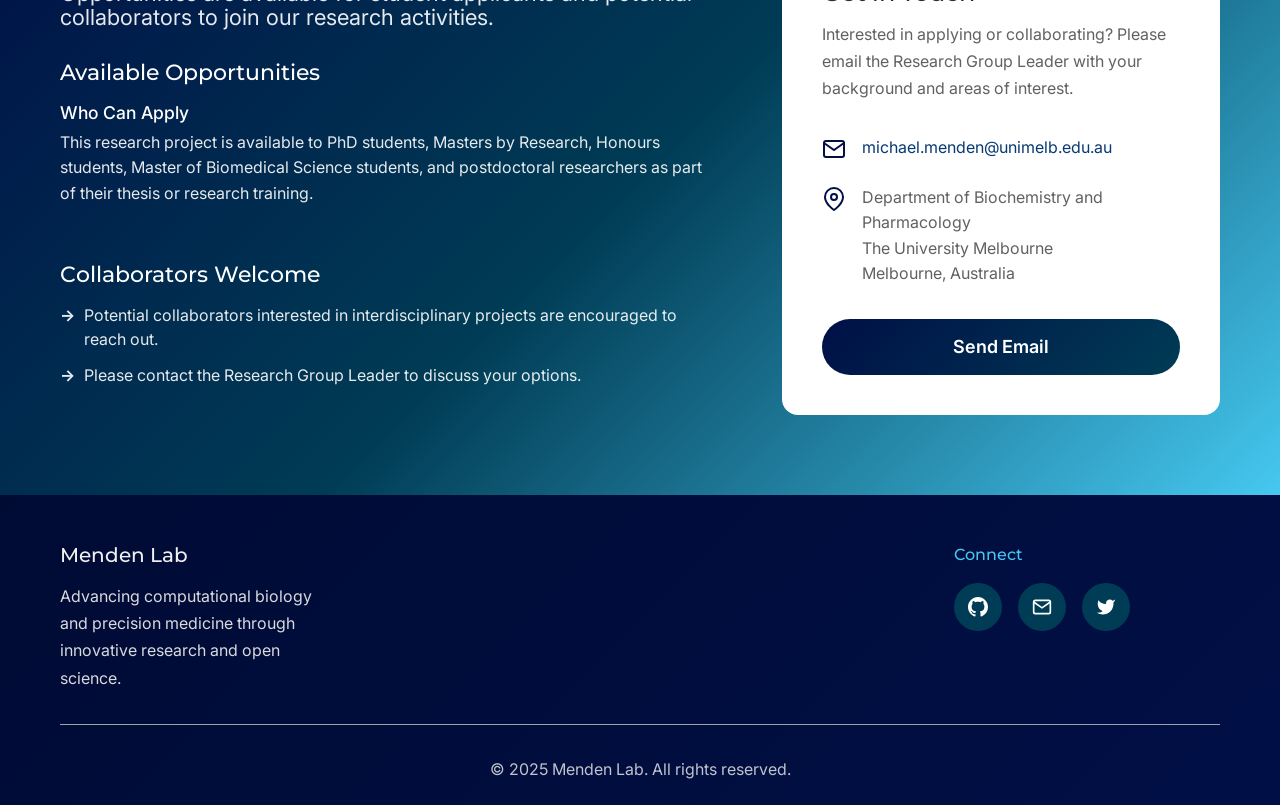
==== commit af642598: ":zap: Fixed peoples, added publication functionality" ====
--- a/index.html
+++ b/index.html
@@ -21,7 +21,7 @@
                 <li><a href="#research" class="nav-link">Research</a></li>
                 <li><a href="#projects" class="nav-link">Projects</a></li>
                 <li><a href="#team" class="nav-link">Team</a></li>
-                <li><a href="#apply" class="nav-link btn-apply">Apply</a></li>
+                <li><a href="#apply" class="nav-link btn-apply">Contact us</a></li>
             </ul>
             <div class="hamburger">
                 <span></span>
@@ -90,6 +90,18 @@
                     <p>Common across all projects, we are experts in analysing biological models which are deep molecularly and phenotypic characterised, which ultimately enables precision medicine. In essence, our research vision is to establish a Translational Computational Pharmacogenomics programme in cancer and beyond, in order to accelerate the delivery of urgently needed targeted therapies.</p>
                 </div>
             </div>
+
+            <div class="recent-works" aria-labelledby="recent-works-title">
+                <div class="recent-works-header">
+                    <h3 id="recent-works-title">Recent Works</h3>
+                    <p>Latest publications from Google Scholar</p>
+                </div>
+                <div id="recent-works-grid" class="recent-works-grid" aria-live="polite">
+                    <article class="recent-work-card recent-work-card--loading">
+                        <p>Loading recent publications...</p>
+                    </article>
+                </div>
+            </div>
         </div>
     </section>
 
@@ -113,104 +125,283 @@
         <div class="container">
             <div class="section-header">
                 <h2>Our Team</h2>
-                <p>Meet the researchers driving innovation and discovery</p>
             </div>
             <div class="team-photo-container">
                 <img src="media/team.JPG" alt="Menden Lab Team" class="team-group-photo">
             </div>
-            <div class="team-grid">
-                <div class="team-card featured">
-                    <div class="team-photo">
-                        <div class="photo-placeholder">
-                            <svg xmlns="http://www.w3.org/2000/svg" viewBox="0 0 24 24" fill="none" stroke="currentColor" stroke-width="2">
-                                <path d="M20 21v-2a4 4 0 0 0-4-4H8a4 4 0 0 0-4 4v2"></path>
-                                <circle cx="12" cy="7" r="4"></circle>
-                            </svg>
-                        </div>
-                    </div>
-                    <div class="team-info">
-                        <h3>Dr. Michael Menden</h3>
-                        <p class="team-role">Principal Investigator</p>
-                        <p class="team-bio">Leading research in computational biology and machine learning applications for precision medicine.</p>
-                        <p class="team-bio">Leading research in computational biology and machine learning applications for precision medicine.</p>
-                        <p class="team-bio">Leading research in computational biology and machine learning applications for precision medicine.</p>
-                        <div class="team-links">
-                            <a href="#" title="Email">
-                                <svg xmlns="http://www.w3.org/2000/svg" viewBox="0 0 24 24" fill="none" stroke="currentColor" stroke-width="2">
-                                    <path d="M4 4h16c1.1 0 2 .9 2 2v12c0 1.1-.9 2-2 2H4c-1.1 0-2-.9-2-2V6c0-1.1.9-2 2-2z"></path>
-                                    <polyline points="22,6 12,13 2,6"></polyline>
-                                </svg>
-                            </a>
-                            <a href="#" title="GitHub">
-                                <svg xmlns="http://www.w3.org/2000/svg" viewBox="0 0 24 24" fill="currentColor">
-                                    <path d="M12 0c-6.626 0-12 5.373-12 12 0 5.302 3.438 9.8 8.207 11.387.599.111.793-.261.793-.577v-2.234c-3.338.726-4.033-1.416-4.033-1.416-.546-1.387-1.333-1.756-1.333-1.756-1.089-.745.083-.729.083-.729 1.205.084 1.839 1.237 1.839 1.237 1.07 1.834 2.807 1.304 3.492.997.107-.775.418-1.305.762-1.604-2.665-.305-5.467-1.334-5.467-5.931 0-1.311.469-2.381 1.236-3.221-.124-.303-.535-1.524.117-3.176 0 0 1.008-.322 3.301 1.23.957-.266 1.983-.399 3.003-.404 1.02.005 2.047.138 3.006.404 2.291-1.552 3.297-1.23 3.297-1.23.653 1.653.242 2.874.118 3.176.77.84 1.235 1.911 1.235 3.221 0 4.609-2.807 5.624-5.479 5.921.43.372.823 1.102.823 2.222v3.293c0 .319.192.694.801.576 4.765-1.589 8.199-6.086 8.199-11.386 0-6.627-5.373-12-12-12z"/>
-                                </svg>
-                            </a>
-                            <a href="#" title="Google Scholar">
-                                <svg xmlns="http://www.w3.org/2000/svg" viewBox="0 0 24 24" fill="currentColor">
-                                    <path d="M12 24a7 7 0 1 1 0-14 7 7 0 0 1 0 14zm0-24L0 9.5l4.838 3.94A8 8 0 0 1 12 9a8 8 0 0 1 7.162 4.44L24 9.5z"/>
-                                </svg>
-                            </a>
-                        </div>
-                    </div>
-                </div>
-
-                <div class="team-card">
-                    <div class="team-photo">
-                        <div class="photo-placeholder">
-                            <svg xmlns="http://www.w3.org/2000/svg" viewBox="0 0 24 24" fill="none" stroke="currentColor" stroke-width="2">
-                                <path d="M20 21v-2a4 4 0 0 0-4-4H8a4 4 0 0 0-4 4v2"></path>
-                                <circle cx="12" cy="7" r="4"></circle>
-                            </svg>
-                        </div>
-                    </div>
-                    <div class="team-info">
-                        <h3>PhD Student</h3>
-                        <p class="team-role">PhD Candidate</p>
-                        <p class="team-bio">Researching computational methods for analyzing single-cell genomics data.</p>
-                        <div class="team-links">
-                            <a href="#" title="Email">
-                                <svg xmlns="http://www.w3.org/2000/svg" viewBox="0 0 24 24" fill="none" stroke="currentColor" stroke-width="2">
-                                    <path d="M4 4h16c1.1 0 2 .9 2 2v12c0 1.1-.9 2-2 2H4c-1.1 0-2-.9-2-2V6c0-1.1.9-2 2-2z"></path>
-                                    <polyline points="22,6 12,13 2,6"></polyline>
-                                </svg>
-                            </a>
-                            <a href="#" title="GitHub">
-                                <svg xmlns="http://www.w3.org/2000/svg" viewBox="0 0 24 24" fill="currentColor">
-                                    <path d="M12 0c-6.626 0-12 5.373-12 12 0 5.302 3.438 9.8 8.207 11.387.599.111.793-.261.793-.577v-2.234c-3.338.726-4.033-1.416-4.033-1.416-.546-1.387-1.333-1.756-1.333-1.756-1.089-.745.083-.729.083-.729 1.205.084 1.839 1.237 1.839 1.237 1.07 1.834 2.807 1.304 3.492.997.107-.775.418-1.305.762-1.604-2.665-.305-5.467-1.334-5.467-5.931 0-1.311.469-2.381 1.236-3.221-.124-.303-.535-1.524.117-3.176 0 0 1.008-.322 3.301 1.23.957-.266 1.983-.399 3.003-.404 1.02.005 2.047.138 3.006.404 2.291-1.552 3.297-1.23 3.297-1.23.653 1.653.242 2.874.118 3.176.77.84 1.235 1.911 1.235 3.221 0 4.609-2.807 5.624-5.479 5.921.43.372.823 1.102.823 2.222v3.293c0 .319.192.694.801.576 4.765-1.589 8.199-6.086 8.199-11.386 0-6.627-5.373-12-12-12z"/>
-                                </svg>
-                            </a>
-                        </div>
-                    </div>
-                </div>
-
-                <div class="team-card">
-                    <div class="team-photo">
-                        <div class="photo-placeholder">
-                            <svg xmlns="http://www.w3.org/2000/svg" viewBox="0 0 24 24" fill="none" stroke="currentColor" stroke-width="2">
-                                <path d="M20 21v-2a4 4 0 0 0-4-4H8a4 4 0 0 0-4 4v2"></path>
-                                <circle cx="12" cy="7" r="4"></circle>
-                            </svg>
-                        </div>
-                    </div>
-                    <div class="team-info">
-                        <h3>PhD Student</h3>
-                        <p class="team-role">PhD Candidate</p>
-                        <p class="team-bio">Working on interpretable AI for biomedical applications and clinical decision support.</p>
-                        <div class="team-links">
-                            <a href="#" title="Email">
-                                <svg xmlns="http://www.w3.org/2000/svg" viewBox="0 0 24 24" fill="none" stroke="currentColor" stroke-width="2">
-                                    <path d="M4 4h16c1.1 0 2 .9 2 2v12c0 1.1-.9 2-2 2H4c-1.1 0-2-.9-2-2V6c0-1.1.9-2 2-2z"></path>
-                                    <polyline points="22,6 12,13 2,6"></polyline>
-                                </svg>
-                            </a>
-                            <a href="#" title="GitHub">
-                                <svg xmlns="http://www.w3.org/2000/svg" viewBox="0 0 24 24" fill="currentColor">
-                                    <path d="M12 0c-6.626 0-12 5.373-12 12 0 5.302 3.438 9.8 8.207 11.387.599.111.793-.261.793-.577v-2.234c-3.338.726-4.033-1.416-4.033-1.416-.546-1.387-1.333-1.756-1.333-1.756-1.089-.745.083-.729.083-.729 1.205.084 1.839 1.237 1.839 1.237 1.07 1.834 2.807 1.304 3.492.997.107-.775.418-1.305.762-1.604-2.665-.305-5.467-1.334-5.467-5.931 0-1.311.469-2.381 1.236-3.221-.124-.303-.535-1.524.117-3.176 0 0 1.008-.322 3.301 1.23.957-.266 1.983-.399 3.003-.404 1.02.005 2.047.138 3.006.404 2.291-1.552 3.297-1.23 3.297-1.23.653 1.653.242 2.874.118 3.176.77.84 1.235 1.911 1.235 3.221 0 4.609-2.807 5.624-5.479 5.921.43.372.823 1.102.823 2.222v3.293c0 .319.192.694.801.576 4.765-1.589 8.199-6.086 8.199-11.386 0-6.627-5.373-12-12-12z"/>
-                                </svg>
-                            </a>
-                        </div>
-                    </div>
+            <div class="spacer">
+                <p style="line-height: 1.5;"><br><br></p>
+            </div>
+            <div class="team-directory" data-enhance-profiles="true">
+                <div class="team-directory-header">
+                    <div class="team-featured">
+                        <div class="team-featured-photo">
+                            <div class="photo-placeholder">
+                                <svg xmlns="http://www.w3.org/2000/svg" viewBox="0 0 24 24" fill="none" stroke="currentColor" stroke-width="2">
+                                    <path d="M20 21v-2a4 4 0 0 0-4-4H8a4 4 0 0 0-4 4v2"></path>
+                                    <circle cx="12" cy="7" r="4"></circle>
+                                </svg>
+                            </div>
+                        </div>
+                        <div class="team-featured-content">
+                            <h3 class="team-directory-title">A/Prof Michael Menden</h3>
+                            <p class="team-featured-role">Head of Laboratory</p>
+                            <a href="#" class="team-featured-link">Faculty Page</a>
+                        </div>
+                    </div>
+                    <div class="team-tabs" role="tablist" aria-label="Filter team members by role">
+                        <button class="team-tab is-active" type="button" role="tab" aria-selected="true" data-team-filter="all">All</button>
+                        <button class="team-tab" type="button" role="tab" aria-selected="false" data-team-filter="postdoc">Postdoc</button>
+                        <button class="team-tab" type="button" role="tab" aria-selected="false" data-team-filter="phd">PhD</button>
+                        <button class="team-tab" type="button" role="tab" aria-selected="false" data-team-filter="masters">Masters</button>
+                        <button class="team-tab" type="button" role="tab" aria-selected="false" data-team-filter="honours">Honours</button>
+                        <button class="team-tab" type="button" role="tab" aria-selected="false" data-team-filter="previous">Previous</button>
+                    </div>
+                </div>
+                <div class="team-grid" aria-live="polite">
+                    <article class="team-card" data-team-category="all postdoc">
+                        <div class="team-member-photo">
+                            <div class="photo-placeholder">
+                                <svg xmlns="http://www.w3.org/2000/svg" viewBox="0 0 24 24" fill="none" stroke="currentColor" stroke-width="2">
+                                    <path d="M20 21v-2a4 4 0 0 0-4-4H8a4 4 0 0 0-4 4v2"></path>
+                                    <circle cx="12" cy="7" r="4"></circle>
+                                </svg>
+                            </div>
+                        </div>
+                        <div class="team-info">
+                            <h3>Dr Göksu Avar</h3>
+                            <p class="team-role">Postdoctoral Fellow</p>
+                        </div>
+                    </article>
+
+                    <article class="team-card" data-team-category="all phd">
+                        <div class="team-member-photo">
+                            <div class="photo-placeholder">
+                                <svg xmlns="http://www.w3.org/2000/svg" viewBox="0 0 24 24" fill="none" stroke="currentColor" stroke-width="2">
+                                    <path d="M20 21v-2a4 4 0 0 0-4-4H8a4 4 0 0 0-4 4v2"></path>
+                                    <circle cx="12" cy="7" r="4"></circle>
+                                </svg>
+                            </div>
+                        </div>
+                        <div class="team-info">
+                            <h3>Alina J Arneth</h3>
+                            <p class="team-role">PhD student</p>
+                        </div>
+                    </article>
+
+                    <article class="team-card" data-team-category="all phd">
+                        <div class="team-member-photo">
+                            <div class="photo-placeholder">
+                                <svg xmlns="http://www.w3.org/2000/svg" viewBox="0 0 24 24" fill="none" stroke="currentColor" stroke-width="2">
+                                    <path d="M20 21v-2a4 4 0 0 0-4-4H8a4 4 0 0 0-4 4v2"></path>
+                                    <circle cx="12" cy="7" r="4"></circle>
+                                </svg>
+                            </div>
+                        </div>
+                        <div class="team-info">
+                            <h3>Xixi Li</h3>
+                            <p class="team-role">PhD student</p>
+                        </div>
+                    </article>
+
+                    <article class="team-card" data-team-category="all phd">
+                        <div class="team-member-photo">
+                            <div class="photo-placeholder">
+                                <svg xmlns="http://www.w3.org/2000/svg" viewBox="0 0 24 24" fill="none" stroke="currentColor" stroke-width="2">
+                                    <path d="M20 21v-2a4 4 0 0 0-4-4H8a4 4 0 0 0-4 4v2"></path>
+                                    <circle cx="12" cy="7" r="4"></circle>
+                                </svg>
+                            </div>
+                        </div>
+                        <div class="team-info">
+                            <h3>Linpeng Xie</h3>
+                            <p class="team-role">PhD student</p>
+                        </div>
+                    </article>
+
+                    <article class="team-card" data-team-category="all phd">
+                        <div class="team-member-photo">
+                            <div class="photo-placeholder">
+                                <svg xmlns="http://www.w3.org/2000/svg" viewBox="0 0 24 24" fill="none" stroke="currentColor" stroke-width="2">
+                                    <path d="M20 21v-2a4 4 0 0 0-4-4H8a4 4 0 0 0-4 4v2"></path>
+                                    <circle cx="12" cy="7" r="4"></circle>
+                                </svg>
+                            </div>
+                        </div>
+                        <div class="team-info">
+                            <h3>Xuan Liu</h3>
+                            <p class="team-role">PhD student</p>
+                        </div>
+                    </article>
+
+                    <article class="team-card" data-team-category="all phd">
+                        <div class="team-member-photo">
+                            <div class="photo-placeholder">
+                                <svg xmlns="http://www.w3.org/2000/svg" viewBox="0 0 24 24" fill="none" stroke="currentColor" stroke-width="2">
+                                    <path d="M20 21v-2a4 4 0 0 0-4-4H8a4 4 0 0 0-4 4v2"></path>
+                                    <circle cx="12" cy="7" r="4"></circle>
+                                </svg>
+                            </div>
+                        </div>
+                        <div class="team-info">
+                            <h3>Qiyang Wu</h3>
+                            <p class="team-role">PhD student</p>
+                        </div>
+                    </article>
+
+                    <article class="team-card" data-team-category="all phd">
+                        <div class="team-member-photo">
+                            <div class="photo-placeholder">
+                                <svg xmlns="http://www.w3.org/2000/svg" viewBox="0 0 24 24" fill="none" stroke="currentColor" stroke-width="2">
+                                    <path d="M20 21v-2a4 4 0 0 0-4-4H8a4 4 0 0 0-4 4v2"></path>
+                                    <circle cx="12" cy="7" r="4"></circle>
+                                </svg>
+                            </div>
+                        </div>
+                        <div class="team-info">
+                            <h3>Daksh Pamar</h3>
+                            <p class="team-role">PhD student</p>
+                        </div>
+                    </article>
+
+                    <article class="team-card" data-team-category="all phd">
+                        <div class="team-member-photo">
+                            <div class="photo-placeholder">
+                                <svg xmlns="http://www.w3.org/2000/svg" viewBox="0 0 24 24" fill="none" stroke="currentColor" stroke-width="2">
+                                    <path d="M20 21v-2a4 4 0 0 0-4-4H8a4 4 0 0 0-4 4v2"></path>
+                                    <circle cx="12" cy="7" r="4"></circle>
+                                </svg>
+                            </div>
+                        </div>
+                        <div class="team-info">
+                            <h3>Wenjie Shan</h3>
+                            <p class="team-role">PhD student</p>
+                        </div>
+                    </article>
+
+                    <article class="team-card" data-team-category="all phd">
+                        <div class="team-member-photo">
+                            <div class="photo-placeholder">
+                                <svg xmlns="http://www.w3.org/2000/svg" viewBox="0 0 24 24" fill="none" stroke="currentColor" stroke-width="2">
+                                    <path d="M20 21v-2a4 4 0 0 0-4-4H8a4 4 0 0 0-4 4v2"></path>
+                                    <circle cx="12" cy="7" r="4"></circle>
+                                </svg>
+                            </div>
+                        </div>
+                        <div class="team-info">
+                            <h3>Chen Gong</h3>
+                            <p class="team-role">PhD student</p>
+                        </div>
+                    </article>
+
+                    <article class="team-card" data-team-category="all phd">
+                        <div class="team-member-photo">
+                            <div class="photo-placeholder">
+                                <svg xmlns="http://www.w3.org/2000/svg" viewBox="0 0 24 24" fill="none" stroke="currentColor" stroke-width="2">
+                                    <path d="M20 21v-2a4 4 0 0 0-4-4H8a4 4 0 0 0-4 4v2"></path>
+                                    <circle cx="12" cy="7" r="4"></circle>
+                                </svg>
+                            </div>
+                        </div>
+                        <div class="team-info">
+                            <h3>Anthony Basilone</h3>
+                            <p class="team-role">PhD student</p>
+                        </div>
+                    </article>
+
+                    <article class="team-card" data-team-category="all masters">
+                        <div class="team-member-photo">
+                            <div class="photo-placeholder">
+                                <svg xmlns="http://www.w3.org/2000/svg" viewBox="0 0 24 24" fill="none" stroke="currentColor" stroke-width="2">
+                                    <path d="M20 21v-2a4 4 0 0 0-4-4H8a4 4 0 0 0-4 4v2"></path>
+                                    <circle cx="12" cy="7" r="4"></circle>
+                                </svg>
+                            </div>
+                        </div>
+                        <div class="team-info">
+                            <h3>Liam Mcinerney</h3>
+                            <p class="team-role">Masters student</p>
+                        </div>
+                    </article>
+
+                    <article class="team-card" data-team-category="all masters">
+                        <div class="team-member-photo">
+                            <div class="photo-placeholder">
+                                <svg xmlns="http://www.w3.org/2000/svg" viewBox="0 0 24 24" fill="none" stroke="currentColor" stroke-width="2">
+                                    <path d="M20 21v-2a4 4 0 0 0-4-4H8a4 4 0 0 0-4 4v2"></path>
+                                    <circle cx="12" cy="7" r="4"></circle>
+                                </svg>
+                            </div>
+                        </div>
+                        <div class="team-info">
+                            <h3>I Putu Prakasa Wiprayoga</h3>
+                            <p class="team-role">Masters student</p>
+                        </div>
+                    </article>
+
+                    <article class="team-card" data-team-category="all masters">
+                        <div class="team-member-photo">
+                            <div class="photo-placeholder">
+                                <svg xmlns="http://www.w3.org/2000/svg" viewBox="0 0 24 24" fill="none" stroke="currentColor" stroke-width="2">
+                                    <path d="M20 21v-2a4 4 0 0 0-4-4H8a4 4 0 0 0-4 4v2"></path>
+                                    <circle cx="12" cy="7" r="4"></circle>
+                                </svg>
+                            </div>
+                        </div>
+                        <div class="team-info">
+                            <h3>Keisuke Yasuda</h3>
+                            <p class="team-role">Masters student</p>
+                        </div>
+                    </article>
+
+                    <article class="team-card" data-team-category="all masters">
+                        <div class="team-member-photo">
+                            <div class="photo-placeholder">
+                                <svg xmlns="http://www.w3.org/2000/svg" viewBox="0 0 24 24" fill="none" stroke="currentColor" stroke-width="2">
+                                    <path d="M20 21v-2a4 4 0 0 0-4-4H8a4 4 0 0 0-4 4v2"></path>
+                                    <circle cx="12" cy="7" r="4"></circle>
+                                </svg>
+                            </div>
+                        </div>
+                        <div class="team-info">
+                            <h3>Jesamine Newman</h3>
+                            <p class="team-role">Masters student</p>
+                        </div>
+                    </article>
+
+                    <article class="team-card" data-team-category="all honours">
+                        <div class="team-member-photo">
+                            <div class="photo-placeholder">
+                                <svg xmlns="http://www.w3.org/2000/svg" viewBox="0 0 24 24" fill="none" stroke="currentColor" stroke-width="2">
+                                    <path d="M20 21v-2a4 4 0 0 0-4-4H8a4 4 0 0 0-4 4v2"></path>
+                                    <circle cx="12" cy="7" r="4"></circle>
+                                </svg>
+                            </div>
+                        </div>
+                        <div class="team-info">
+                            <h3>Yazhu Liu</h3>
+                            <p class="team-role">Honours student</p>
+                        </div>
+                    </article>
+
+                    <article class="team-card" data-team-category="all phd">
+                        <div class="team-member-photo">
+                            <div class="photo-placeholder">
+                                <svg xmlns="http://www.w3.org/2000/svg" viewBox="0 0 24 24" fill="none" stroke="currentColor" stroke-width="2">
+                                    <path d="M20 21v-2a4 4 0 0 0-4-4H8a4 4 0 0 0-4 4v2"></path>
+                                    <circle cx="12" cy="7" r="4"></circle>
+                                </svg>
+                            </div>
+                        </div>
+                        <div class="team-info">
+                            <h3>Nicolo Fabila</h3>
+                            <p class="team-role">PhD student</p>
+                        </div>
+                    </article>
+                </div>
+                <p class="team-empty-state" hidden>No team members in this category yet.</p>
+                <div class="view-more mt-2">
+                    <a href="people.html" class="btn btn-outline">View Previous Members</a>
                 </div>
             </div>
         </div>
@@ -222,25 +413,22 @@
             <div class="apply-content">
                 <div class="apply-text">
                     <h2>Join Our Team</h2>
-                    <p class="apply-subtitle">We're always looking for talented and motivated PhD students to join our lab.</p>
+                    <p class="apply-subtitle">Opportunities are available for student applicants and potential collaborators to join our research activities.</p>
                     <div class="apply-positions">
                         <div class="position">
-                            <h3>Available Positions</h3>
+                            <h3>Available Opportunities</h3>
                             <ul>
                                 <li>
-                                    <strong>PhD Students</strong>
-                                    <p>We welcome applications from students interested in computational biology, machine learning, and bioinformatics. We are looking for motivated students who are passionate about interdisciplinary research at the intersection of computer science and life sciences.</p>
+                                    <strong>Who Can Apply</strong>
+                                    <p>This research project is available to PhD students, Masters by Research, Honours students, Master of Biomedical Science students, and postdoctoral researchers as part of their thesis or research training.</p>
                                 </li>
                             </ul>
                         </div>
                         <div class="qualifications">
-                            <h3>Ideal Candidates Have</h3>
+                            <h3>Collaborators Welcome</h3>
                             <ul>
-                                <li>Strong programming skills (Python, R, or similar)</li>
-                                <li>Background in biology, computer science, or related fields</li>
-                                <li>Experience with data analysis and machine learning</li>
-                                <li>Passion for interdisciplinary research</li>
-                                <li>Excellent communication and collaboration skills</li>
+                                <li>Potential collaborators interested in interdisciplinary projects are encouraged to reach out.</li>
+                                <li>Please contact the Research Group Leader to discuss your options.</li>
                             </ul>
                         </div>
                     </div>
@@ -248,7 +436,7 @@
                 <div class="apply-form">
                     <div class="form-card">
                         <h3>Get in Touch</h3>
-                        <p>Interested in joining our lab? Send an email to our Principal Investigator with your CV and research interests.</p>
+                        <p>Interested in applying or collaborating? Please email the Research Group Leader with your background and areas of interest.</p>
                         <div class="contact-info">
                             <div class="contact-item">
                                 <svg xmlns="http://www.w3.org/2000/svg" viewBox="0 0 24 24" fill="none" stroke="currentColor" stroke-width="2">
--- a/styles.css
+++ b/styles.css
@@ -537,6 +537,94 @@
     grid-column: span 1;
 }
 
+.recent-works {
+    margin-top: 3rem;
+}
+
+.recent-works-header {
+    margin-bottom: 1.5rem;
+}
+
+.recent-works-header h3 {
+    color: var(--md-sys-color-primary);
+    font-size: 1.9rem;
+    font-weight: 600;
+    margin-bottom: 0.35rem;
+}
+
+.recent-works-header p {
+    color: var(--md-sys-color-on-surface-variant);
+}
+
+.recent-works-grid {
+    display: grid;
+    grid-template-columns: repeat(2, minmax(0, 1fr));
+    gap: 1.25rem;
+}
+
+.recent-work-card {
+    background: linear-gradient(135deg, #F5FAFF 0%, #EBF5FF 100%);
+    border: 1px solid rgba(0, 15, 70, 0.08);
+    border-radius: var(--md-sys-shape-corner-large);
+    padding: 1.35rem;
+}
+
+.recent-work-card:hover {
+    background: linear-gradient(135deg, #E0F0FF 0%, #CCE7FF 100%);
+}
+
+.recent-work-card--loading {
+    grid-column: 1 / -1;
+    text-align: center;
+}
+
+.recent-work-year {
+    color: var(--md-sys-color-on-surface-variant);
+    font-size: 0.9rem;
+    margin-bottom: 0.45rem;
+}
+
+.recent-work-title {
+    color: var(--md-sys-color-primary);
+    font-size: 1.8rem;
+    line-height: 1.18;
+    margin-bottom: 0.8rem;
+}
+
+.recent-work-journal {
+    color: var(--md-sys-color-primary);
+    font-weight: 600;
+    margin-bottom: 0.7rem;
+}
+
+.recent-work-authors {
+    color: var(--md-sys-color-on-surface);
+    margin-bottom: 0.8rem;
+    line-height: 1.5;
+}
+
+.recent-work-abstract {
+    color: var(--md-sys-color-on-surface-variant);
+    line-height: 1.55;
+    margin-bottom: 1rem;
+    display: -webkit-box;
+    line-clamp: 5;
+    -webkit-line-clamp: 5;
+    -webkit-box-orient: vertical;
+    overflow: hidden;
+}
+
+.recent-work-link {
+    color: var(--md-sys-color-link);
+    font-weight: 600;
+    text-decoration: none;
+}
+
+.recent-work-link:hover {
+    color: var(--md-sys-color-link-hover);
+    text-decoration: underline;
+}
+
 .research-list {
     list-style: none;
     padding-left: 0;
@@ -729,51 +817,141 @@
 
 .team {
     padding: 5rem 0;
-    background-color: #FFFFFF;
+    background-color: #F1F1F1;
 }
 
 .team-photo-container {
-    margin: 0 auto 4rem;
-    max-width: 900px;
+    margin: 0 auto 2.25rem;
+    max-width: 960px;
     border-radius: var(--md-sys-shape-corner-large);
     overflow: hidden;
+    border: 1px solid rgba(0, 15, 70, 0.12);
 }
 
 .team-group-photo {
     width: 100%;
     height: auto;
     display: block;
+}
+
+.team-directory {
+    background: transparent;
+    border: none;
     border-radius: var(--md-sys-shape-corner-large);
+    padding: 0;
+}
+
+.team-directory-header {
+    margin-bottom: 1.6rem;
+}
+
+.team-featured {
+    display: grid;
+    grid-template-columns: 280px 1fr;
+    gap: 1.25rem;
+    margin-bottom: 2rem;
+    align-items: center;
+}
+
+.team-featured-photo {
+    width: 100%;
+    aspect-ratio: 1 / 1;
+    border: 1px solid rgba(0, 15, 70, 0.12);
+    background: #FFFFFF;
+}
+
+.team-featured-content {
+    color: var(--md-sys-color-on-surface);
+}
+
+.team-featured-role {
+    font-size: 1.25rem;
+    margin-bottom: 1rem;
+    color: var(--md-sys-color-on-surface-variant);
+}
+
+.team-featured-link {
+    display: inline-flex;
+    align-items: center;
+    background: linear-gradient(135deg, #000F46 0%, #003C55 100%);
+    color: #FFFFFF;
+    text-decoration: none;
+    text-transform: uppercase;
+    letter-spacing: 0.04em;
+    font-size: 0.82rem;
+    padding: 0.6rem 1rem;
+    border-radius: 6px;
+}
+
+.team-featured-link:hover {
+    background: linear-gradient(135deg, #003C55 0%, #46C8F0 100%);
+}
+
+.team-directory-title {
+    font-size: 2rem;
+    color: var(--md-sys-color-on-surface);
+    font-weight: 600;
+    margin-bottom: 0.35rem;
+}
+
+.team-tabs {
+    display: flex;
+    flex-wrap: wrap;
+    gap: 0.6rem;
+    margin-bottom: 1.25rem;
+}
+
+.team-tab {
+    border: 1px solid rgba(0, 15, 70, 0.18);
+    border-radius: var(--md-sys-shape-corner-full);
+    background: #FFFFFF;
+    color: var(--md-sys-color-primary);
+    font-size: 0.95rem;
+    font-weight: 500;
+    padding: 0.52rem 1rem;
+    cursor: pointer;
+    transition: all 0.25s ease;
+}
+
+.team-tab:hover {
+    background: linear-gradient(135deg, #003C55 0%, #46C8F0 100%);
+    color: #FFFFFF;
+    border-color: transparent;
+}
+
+.team-tab.is-active {
+    background: linear-gradient(135deg, #000F46 0%, #003C55 100%);
+    color: #FFFFFF;
+    border-color: transparent;
 }
 
 .team-grid {
     display: grid;
-    grid-template-columns: repeat(auto-fit, minmax(min(100%, 300px), 1fr));
-    gap: 2rem;
+    grid-template-columns: repeat(4, minmax(0, 1fr));
+    gap: 1rem;
 }
 
 .team-card {
-    background: linear-gradient(135deg, #F0F7FF 0%, #E8F4FF 100%);
-    border-radius: var(--md-sys-shape-corner-medium);
-    overflow: hidden;
-    transition: all 0.3s cubic-bezier(0.4, 0, 0.2, 1);
+    background: #FFFFFF;
+    border-radius: 0;
+    border: 1px solid rgba(0, 15, 70, 0.12);
+    transition: border-color 0.2s ease;
+    display: block;
+    padding: 0;
 }
 
 .team-card:hover {
-    background: linear-gradient(135deg, #D6EBFF 0%, #BEE1FF 100%);
-}
-
-.team-card.featured {
-    grid-column: span 2;
-    display: grid;
-    grid-template-columns: 1fr 1fr;
-    background: linear-gradient(135deg, #E8F4FF 0%, #D6EBFF 100%);
-}
-
-.team-photo {
+    border-color: rgba(0, 15, 70, 0.28);
+}
+
+.team-card.is-hidden {
+    display: none !important;
+}
+
+.team-member-photo {
     width: 100%;
-    aspect-ratio: 1;
-    overflow: hidden;
+    aspect-ratio: 1 / 1;
+    border-bottom: 1px solid rgba(0, 15, 70, 0.1);
 }
 
 .photo-placeholder {
@@ -793,55 +971,176 @@
 }
 
 .team-info {
-    padding: 2rem;
+    padding: 0.85rem 0.8rem 1rem;
+    min-width: 0;
+    text-align: center;
 }
 
 .team-info h3 {
     font-family: var(--md-sys-typescale-title-large-font);
-    font-size: var(--md-sys-typescale-title-large-size);
+    font-size: 1.05rem;
+    font-weight: 600;
+    color: var(--md-sys-color-on-surface);
+    line-height: 1.3;
+    margin-bottom: 0.3rem;
+}
+
+.team-role {
+    color: var(--md-sys-color-on-surface-variant);
     font-weight: 500;
-    color: var(--md-sys-color-on-surface);
-    margin-bottom: 0.5rem;
-}
-
-.team-role {
-    color: var(--md-sys-color-primary);
-    font-weight: 500;
-    font-size: 14px;
-    margin-bottom: 1rem;
-}
-
-.team-bio {
+    font-size: 0.92rem;
+    margin-bottom: 0.35rem;
+}
+
+.team-interest {
     color: var(--md-sys-color-on-surface-variant);
-    line-height: 1.7;
-    margin-bottom: 1.5rem;
+    font-size: 0.83rem;
+    line-height: 1.35;
+    margin: 0 auto 0.55rem;
+    white-space: nowrap;
+    overflow: hidden;
+    text-overflow: ellipsis;
+    max-width: 96%;
 }
 
 .team-links {
-    display: flex;
-    gap: 1rem;
-}
-
-.team-links a {
-    width: 48px;
-    height: 48px;
-    background-color: #E8E8E8;
-    border-radius: var(--md-sys-shape-corner-full);
     display: flex;
     justify-content: center;
     align-items: center;
-    transition: all 0.3s cubic-bezier(0.4, 0, 0.2, 1);
-    color: #000F46;
-}
-
-.team-links a:hover {
-    background: linear-gradient(135deg, #003C55 0%, #46C8F0 100%);
+    gap: 0.5rem;
+}
+
+.team-link {
+    width: 26px;
+    height: 26px;
+    border: 1px solid rgba(0, 15, 70, 0.2);
+    border-radius: 999px;
+    display: inline-flex;
+    justify-content: center;
+    align-items: center;
+    color: var(--md-sys-color-primary);
+    text-decoration: none;
+    transition: all 0.2s ease;
+}
+
+.team-link:hover {
+    background: var(--md-sys-color-primary);
     color: #FFFFFF;
-}
-
-.team-links svg {
-    width: 18px;
-    height: 18px;
+    border-color: var(--md-sys-color-primary);
+}
+
+.team-link svg {
+    width: 13px;
+    height: 13px;
+}
+
+.team-empty-state {
+    margin-top: 1rem;
+    color: var(--md-sys-color-on-surface-variant);
+    font-style: italic;
+}
+
+.team-profile-link {
+    display: none;
+}
+
+/* ==========================================
+   People Directory Page
+   ========================================== */
+
+.people-page {
+    padding-top: 80px;
+}
+
+.people-hero {
+    padding: 3rem 0 2rem;
+    background: linear-gradient(135deg, #E3F2FD 0%, #D7EDFD 45%, #C5E6FB 100%);
+    border-bottom: 1px solid rgba(0, 15, 70, 0.08);
+}
+
+.people-hero-content {
+    max-width: 760px;
+}
+
+.people-kicker {
+    color: var(--md-sys-color-primary);
+    font-weight: 600;
+    letter-spacing: 0.04em;
+    text-transform: uppercase;
+    margin-bottom: 0.5rem;
+}
+
+.people-hero h1 {
+    color: var(--md-sys-color-primary);
+    font-size: clamp(2rem, 4.5vw, 3rem);
+    line-height: 1.15;
+    margin-bottom: 0.75rem;
+}
+
+.people-hero p {
+    color: var(--md-sys-color-on-surface-variant);
+    max-width: 65ch;
+    margin-bottom: 1rem;
+}
+
+.people-directory {
+    padding: 2.5rem 0 3rem;
+    background: #F6F8FB;
+}
+
+.team-grid-people {
+    grid-template-columns: repeat(4, minmax(0, 1fr));
+}
+
+@media (max-width: 1024px) {
+    .team-featured {
+        grid-template-columns: 240px 1fr;
+    }
+}
+
+@media (max-width: 768px) {
+    .people-page {
+        padding-top: 70px;
+    }
+
+    .people-hero {
+        padding: 2.25rem 0 1.5rem;
+    }
+
+    .people-directory {
+        padding: 2rem 0 2.5rem;
+    }
+
+    .team-featured {
+        grid-template-columns: 1fr;
+    }
+
+    .team-featured-photo {
+        max-width: 280px;
+    }
+
+    .team-tab {
+        padding: 0.45rem 0.85rem;
+    }
+
+}
+
+@media (max-width: 480px) {
+    .people-page {
+        padding-top: 60px;
+    }
+
+    .team-directory-title {
+        font-size: 1.65rem;
+    }
+
+    .team-tabs {
+        gap: 0.45rem;
+    }
+
+    .team-info h3 {
+        font-size: 1rem;
+    }
 }
 
 /* ==========================================
@@ -1091,9 +1390,6 @@
         grid-template-columns: repeat(auto-fit, minmax(250px, 1fr));
     }
     
-    .team-grid {
-        grid-template-columns: repeat(auto-fit, minmax(280px, 1fr));
-    }
 }
 
 /* Tablets and Medium Screens */
@@ -1134,11 +1430,6 @@
     .apply-content {
         grid-template-columns: 1fr;
         gap: 3rem;
-    }
-    
-    .team-card.featured {
-        grid-column: span 1;
-        grid-template-columns: 1fr;
     }
     
     .footer-content {
@@ -1254,6 +1545,10 @@
         grid-template-columns: 1fr;
         gap: 1.5rem;
     }
+
+    .recent-works-grid {
+        grid-template-columns: 1fr;
+    }
     
     .research-card {
         padding: 1.5rem;
@@ -1271,16 +1566,6 @@
     
     .project-card {
         padding: 1.5rem;
-    }
-    
-    /* Team Section */
-    .team-grid {
-        grid-template-columns: 1fr;
-        gap: 1.5rem;
-    }
-    
-    .team-photo-container {
-        margin-bottom: 2.5rem;
     }
     
     /* Apply Section */
@@ -1425,6 +1710,18 @@
         font-size: 14px;
         line-height: 1.6;
     }
+
+    .recent-works {
+        margin-top: 2rem;
+    }
+
+    .recent-work-card {
+        padding: 1.15rem;
+    }
+
+    .recent-work-title {
+        font-size: 1.25rem;
+    }
     
     .research-list li {
         font-size: 14px;
@@ -1452,60 +1749,6 @@
     .tag {
         font-size: 11px;
         padding: 3px 10px;
-    }
-    
-    /* Team Cards */
-    .team-photo-container {
-        margin-bottom: 2rem;
-        border-radius: var(--md-sys-shape-corner-medium);
-    }
-    
-    .team-group-photo {
-        border-radius: var(--md-sys-shape-corner-medium);
-    }
-    
-    .team-grid {
-        gap: 1.25rem;
-    }
-    
-    .team-card {
-        border-radius: var(--md-sys-shape-corner-medium);
-    }
-    
-    .team-card.featured {
-        grid-template-columns: 1fr;
-    }
-    
-    .team-photo {
-        max-height: 300px;
-    }
-    
-    .team-info {
-        padding: 1.5rem;
-    }
-    
-    .team-info h3 {
-        font-size: 18px;
-    }
-    
-    .team-role {
-        font-size: 13px;
-    }
-    
-    .team-bio {
-        font-size: 14px;
-        line-height: 1.6;
-        margin-bottom: 1rem;
-    }
-    
-    .team-links a {
-        width: 42px;
-        height: 42px;
-    }
-    
-    .team-links svg {
-        width: 16px;
-        height: 16px;
     }
     
     /* Apply Section */
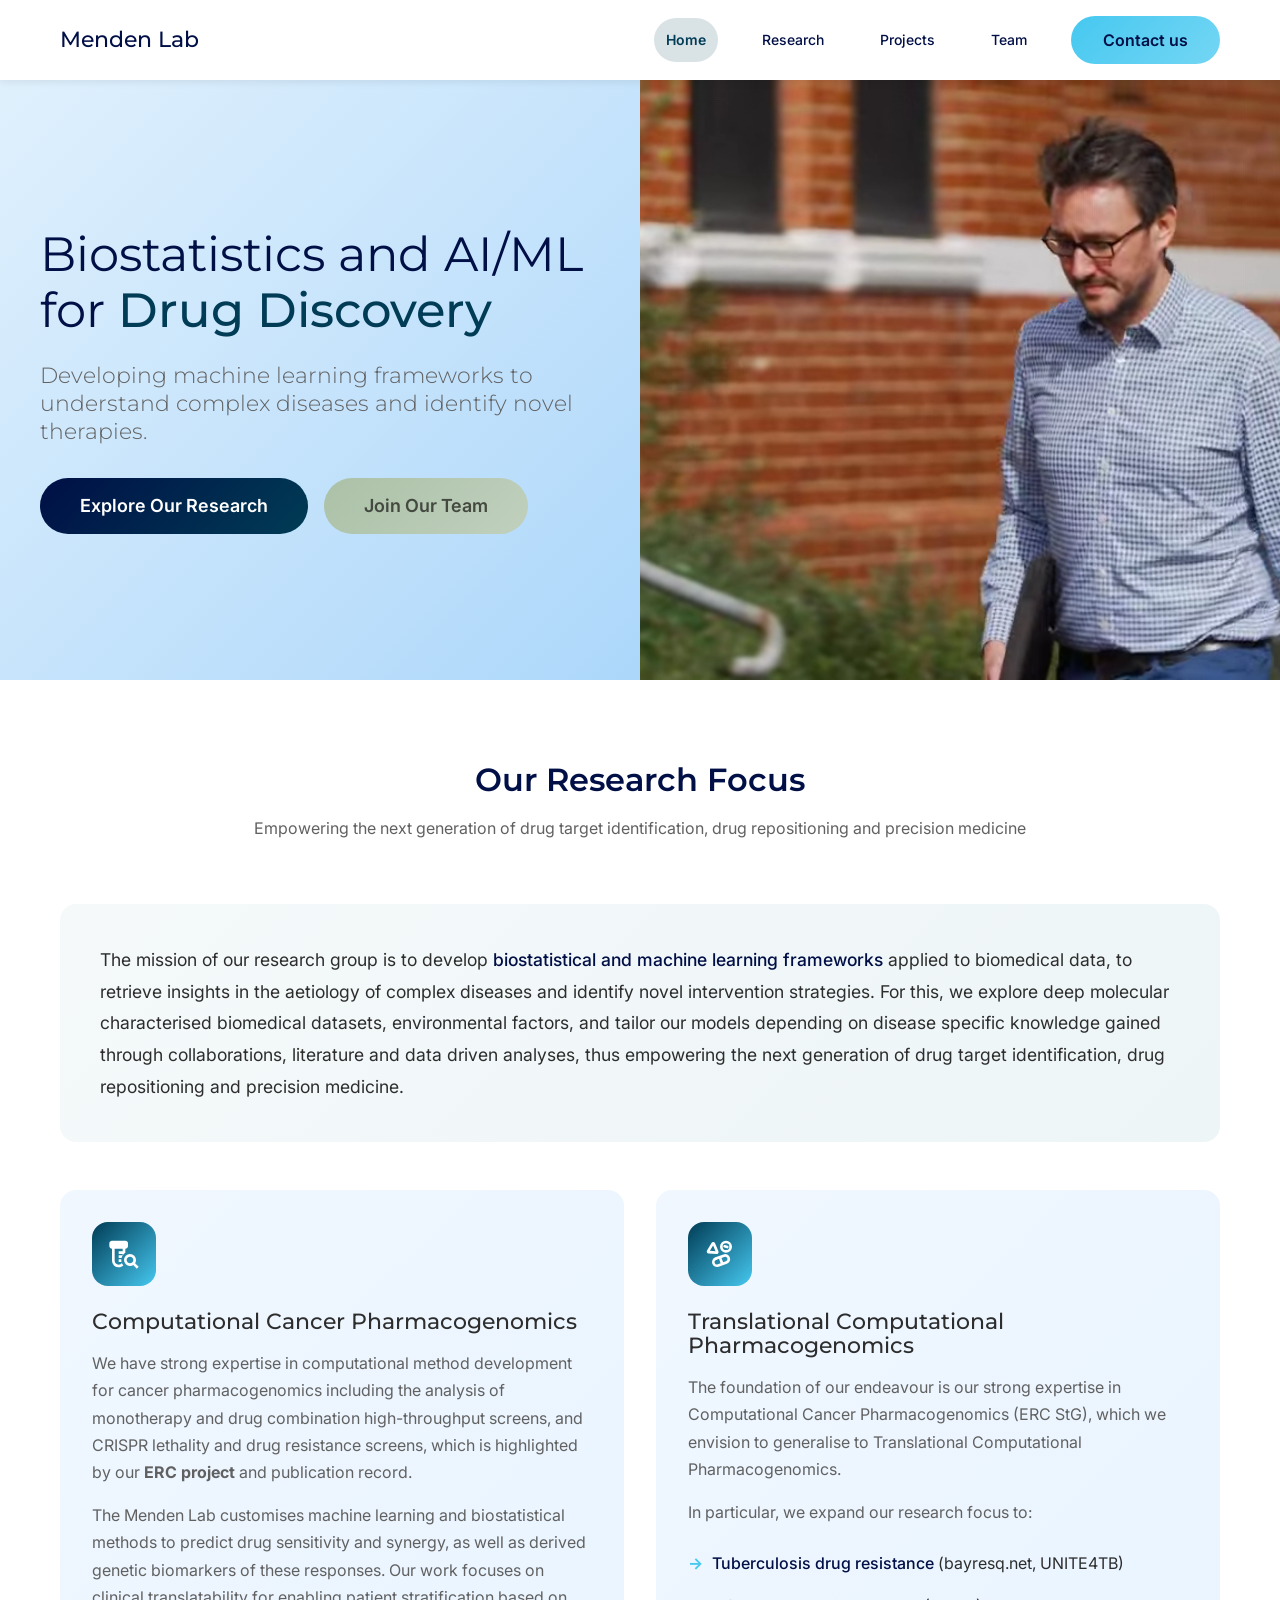
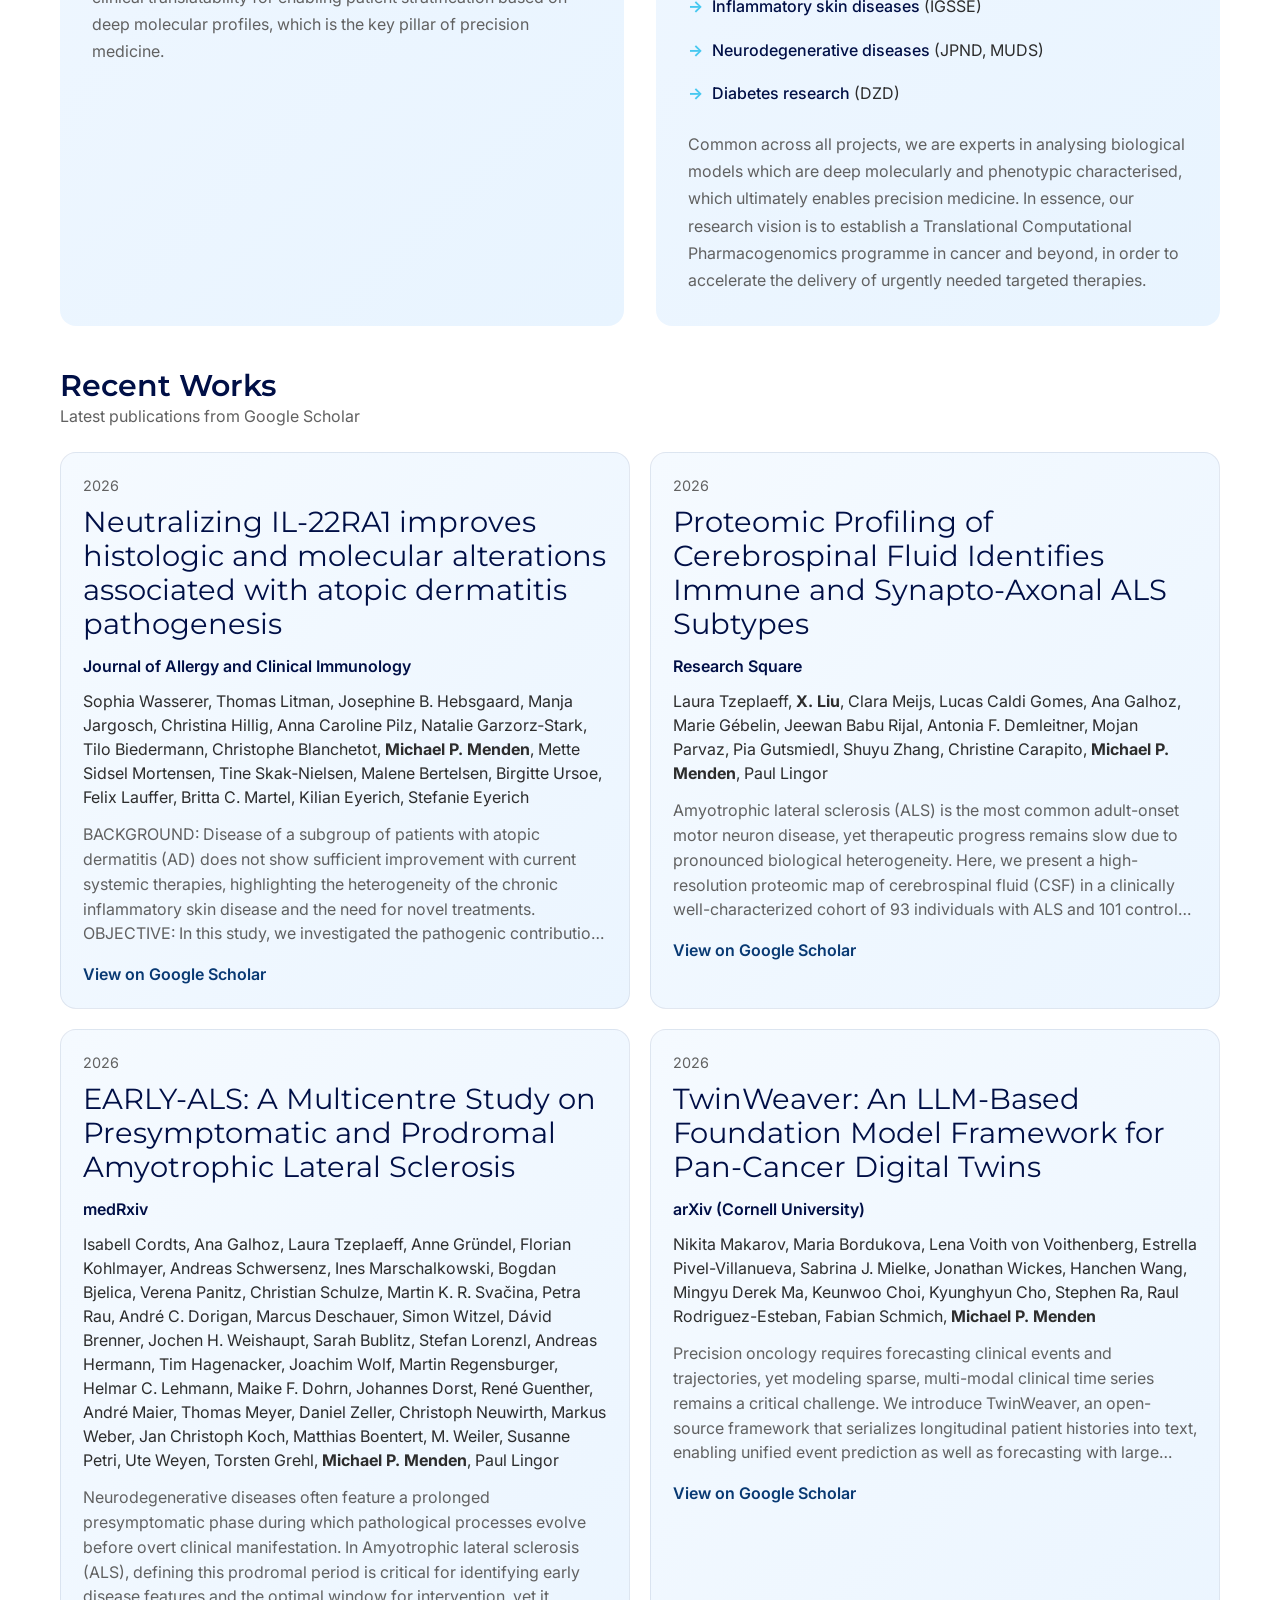
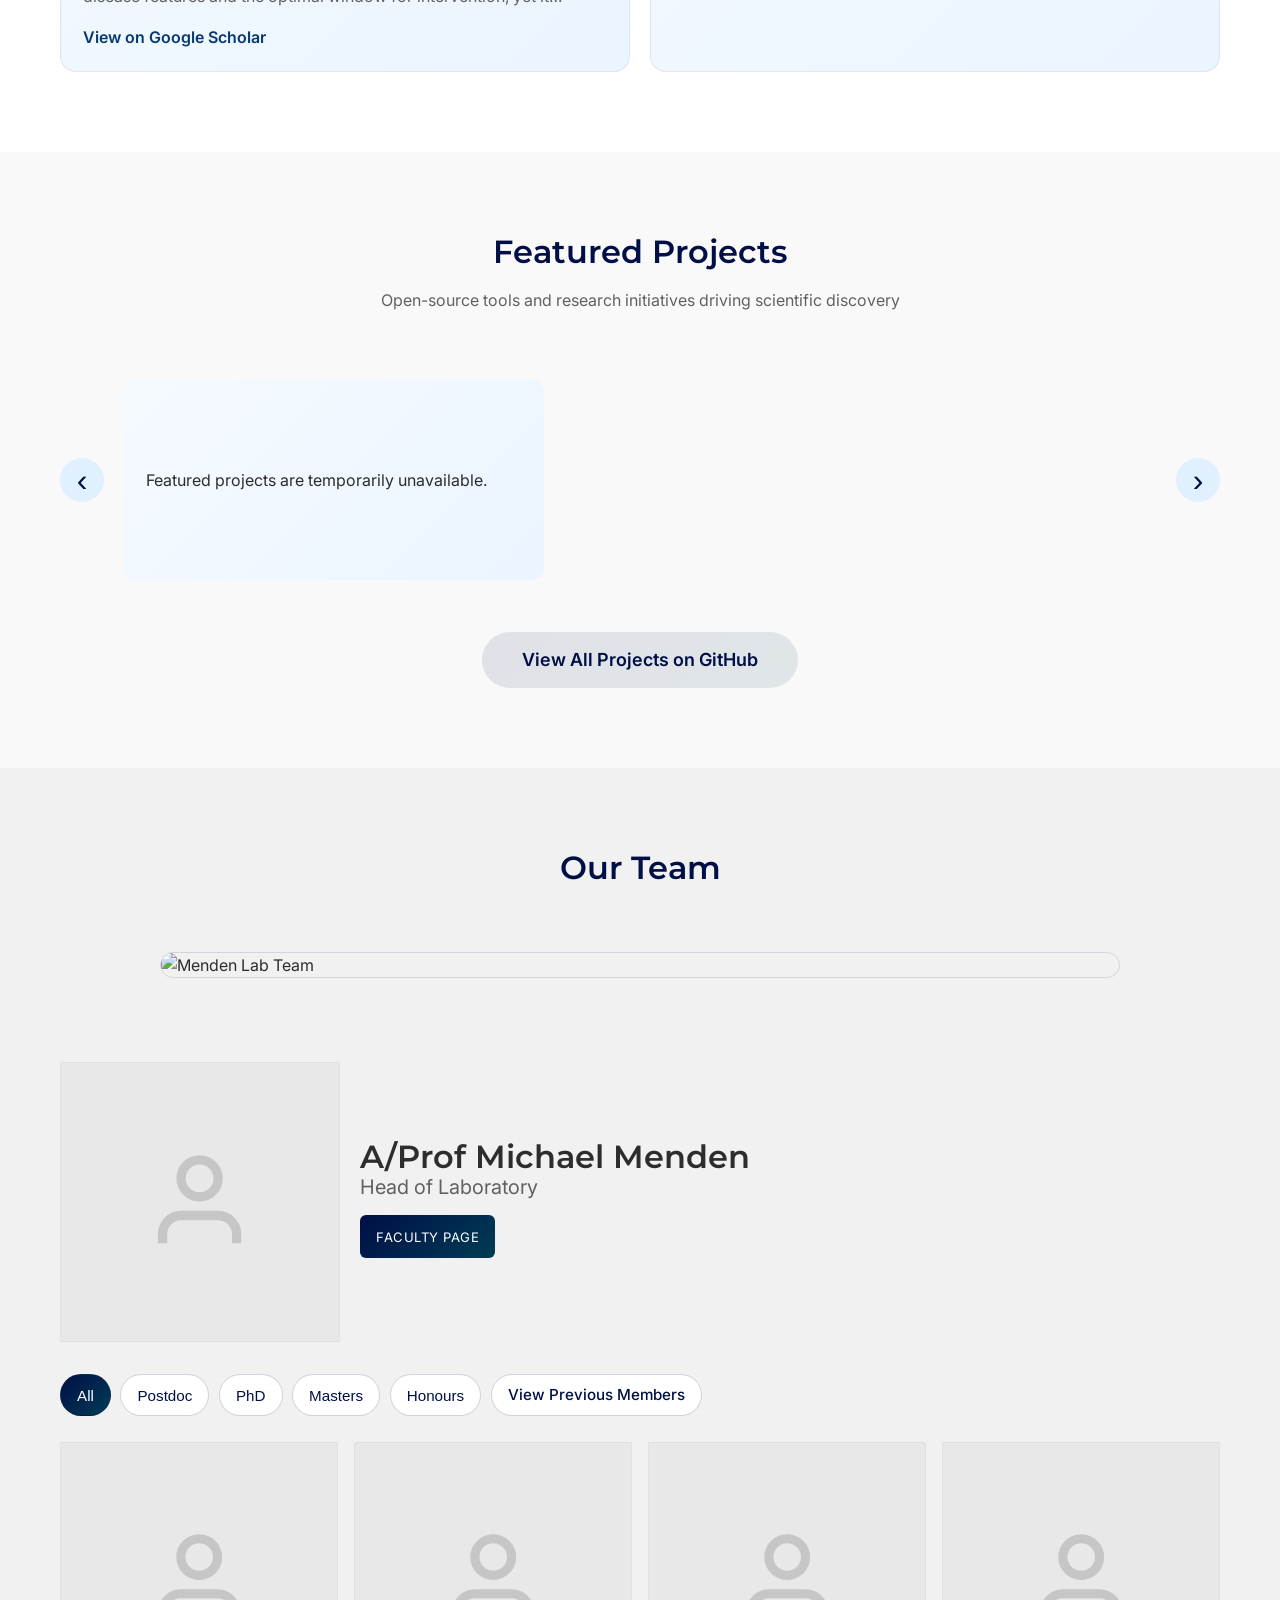
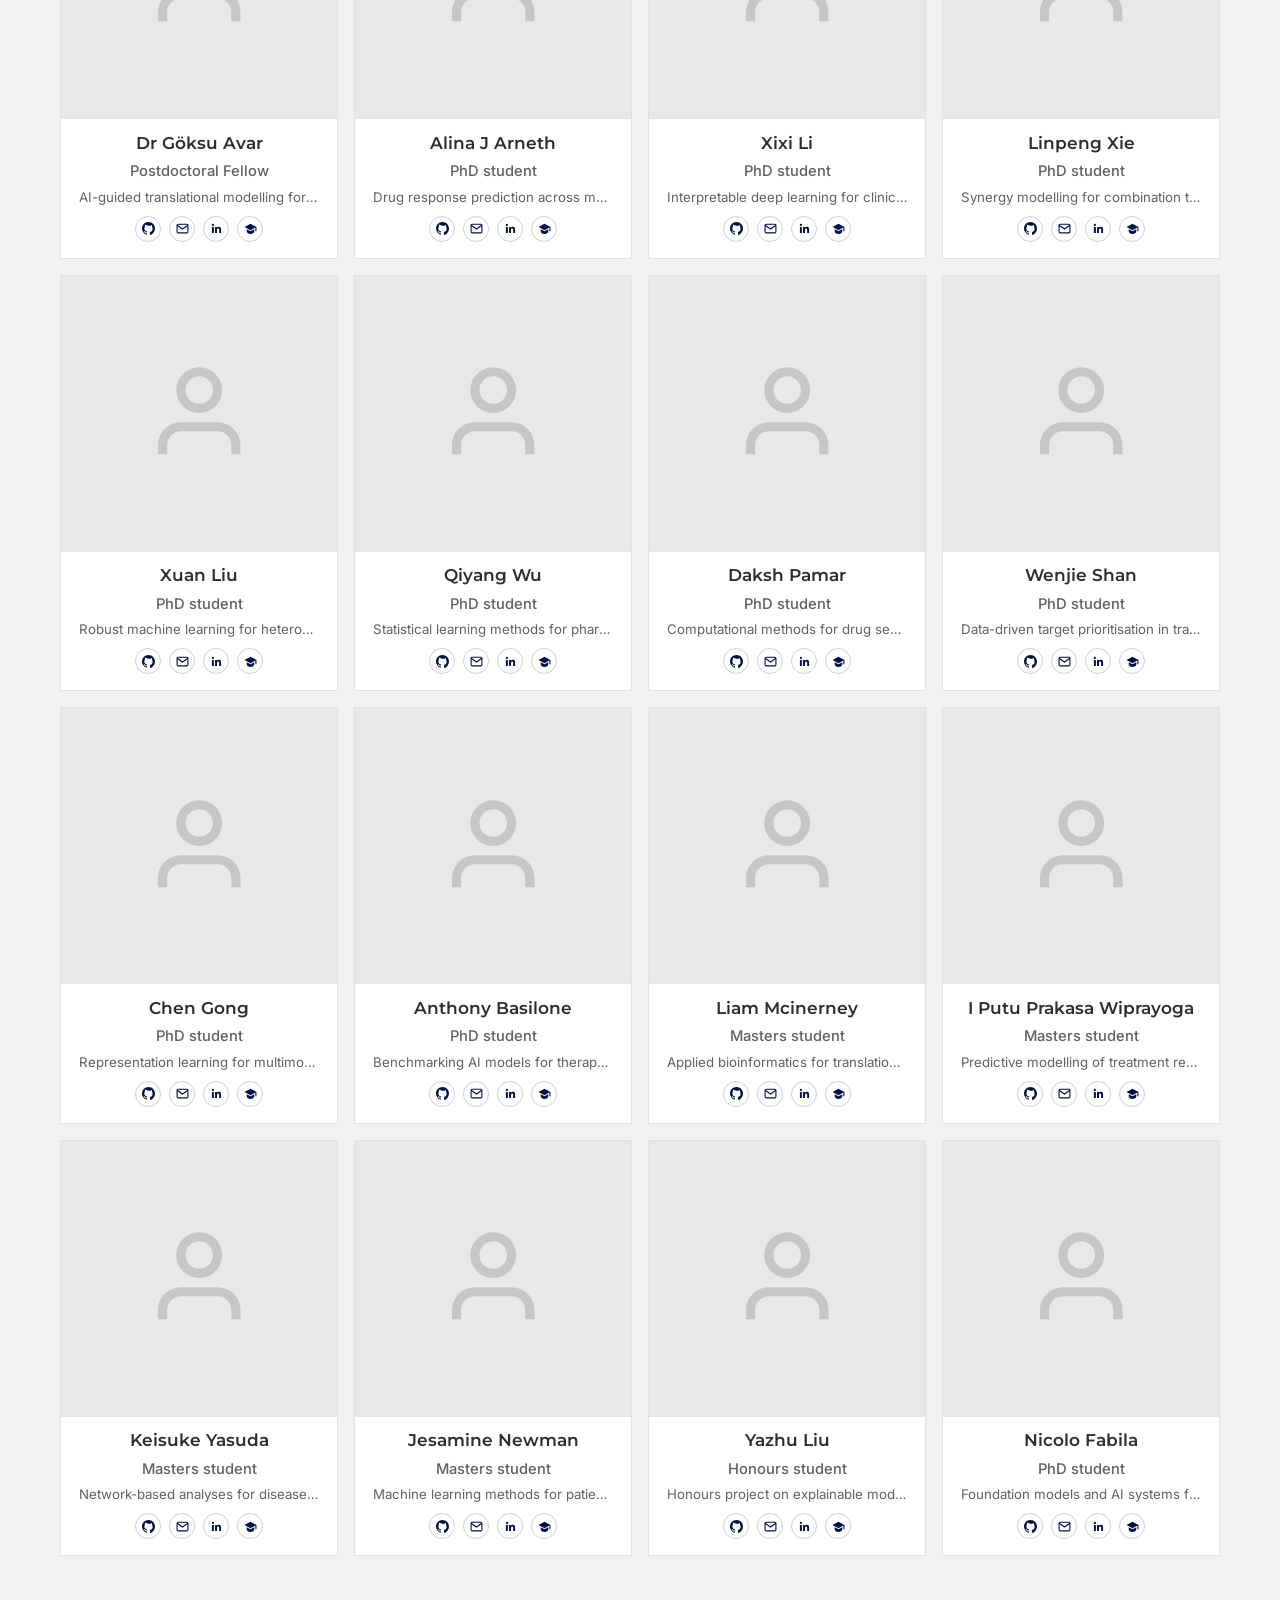
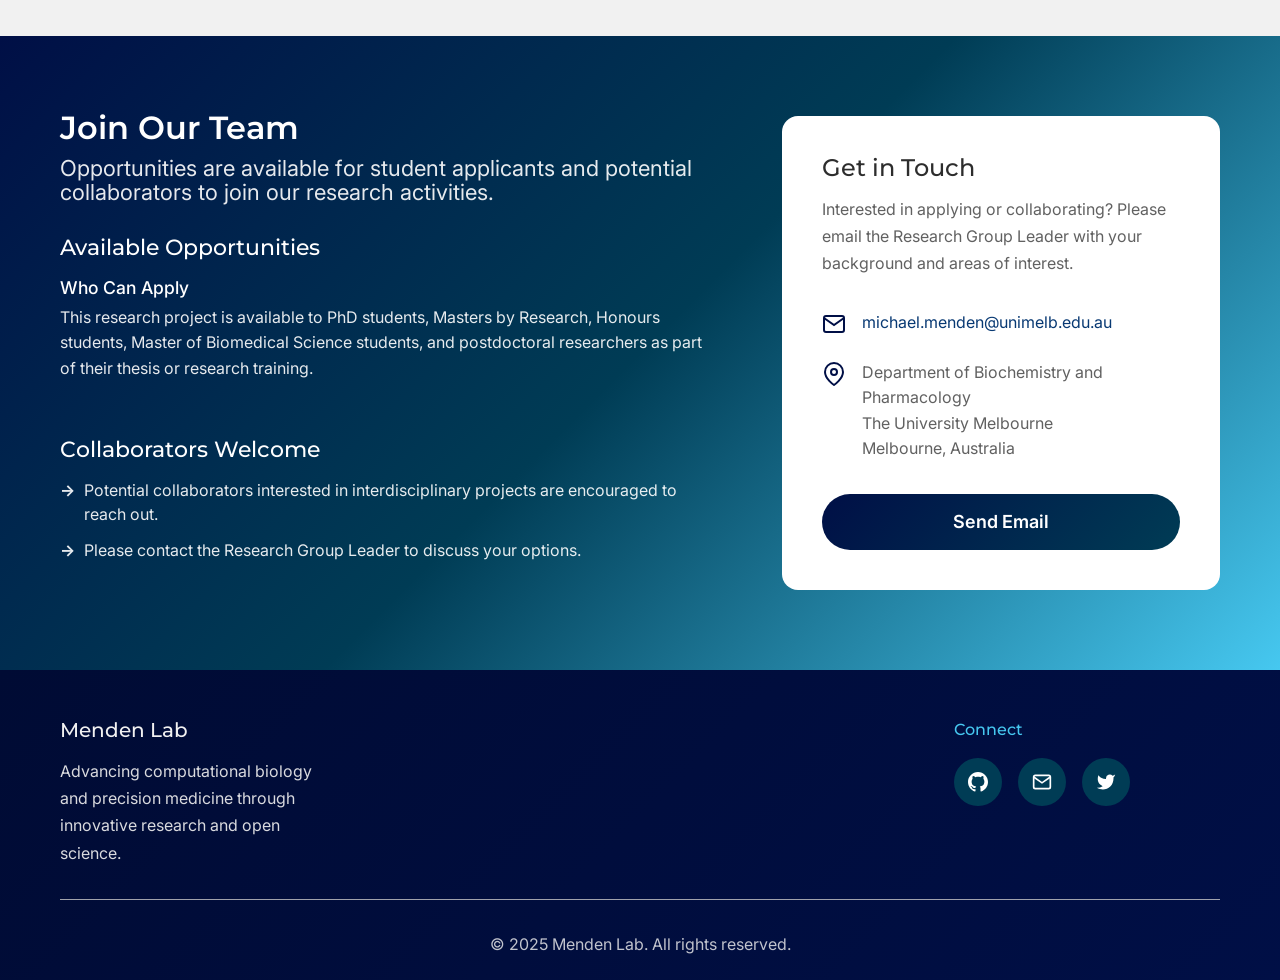
==== commit 711b12c0: ":zap: fixed github projects carousel" ====
--- a/index.html
+++ b/index.html
@@ -112,8 +112,21 @@
                 <h2>Featured Projects</h2>
                 <p>Open-source tools and research initiatives driving scientific discovery</p>
             </div>
-            <!-- GitHub Repository Widget Container -->
-            <div id="repo-container"></div>
+            <div class="projects-carousel" aria-label="Featured repositories from MendenLab">
+                <button class="projects-carousel-control projects-carousel-control--prev" type="button" aria-label="Previous featured project">
+                    &#8249;
+                </button>
+                <div class="projects-carousel-viewport">
+                    <div id="repo-container" class="projects-carousel-track" aria-live="polite">
+                        <article class="project-card project-card--loading">
+                            <p>Loading featured projects from GitHub...</p>
+                        </article>
+                    </div>
+                </div>
+                <button class="projects-carousel-control projects-carousel-control--next" type="button" aria-label="Next featured project">
+                    &#8250;
+                </button>
+            </div>
             <div class="view-more">
                 <a href="https://github.com/MendenLab" class="btn btn-outline" target="_blank">View All Projects on GitHub</a>
             </div>
@@ -155,7 +168,7 @@
                         <button class="team-tab" type="button" role="tab" aria-selected="false" data-team-filter="phd">PhD</button>
                         <button class="team-tab" type="button" role="tab" aria-selected="false" data-team-filter="masters">Masters</button>
                         <button class="team-tab" type="button" role="tab" aria-selected="false" data-team-filter="honours">Honours</button>
-                        <button class="team-tab" type="button" role="tab" aria-selected="false" data-team-filter="previous">Previous</button>
+                        <a class="team-tab" role="tab" aria-selected="false" href="people.html">View Previous Members</a>
                     </div>
                 </div>
                 <div class="team-grid" aria-live="polite">
@@ -400,9 +413,6 @@
                     </article>
                 </div>
                 <p class="team-empty-state" hidden>No team members in this category yet.</p>
-                <div class="view-more mt-2">
-                    <a href="people.html" class="btn btn-outline">View Previous Members</a>
-                </div>
             </div>
         </div>
     </section>
@@ -500,45 +510,6 @@
         </div>
     </footer>
 
-    <!-- GitHub Repo Widget -->
-    <script src="https://repowidget.vercel.app/assets/js/repoWidget.min.js"></script>
-    <script>
-        // Initialize GitHub Repository Widget
-        createRepoWidget({
-            username: "MendenLab",
-            containerId: "repo-container",
-            maxRepos: 8,
-            sortBy: "stars",
-            forked: false,
-            columns: {
-                mobile: 1,
-                tablet: 2,
-                desktop: 3
-            },
-            cardStyles: {
-                backgroundColor: '#FFFFFF',
-                borderRadius: '12px',
-                margin: '10px',
-                padding: '20px',
-                height: '100%'
-            },
-            textStyles: {
-                titleSize: '18px',
-                titleColor: '#000F46',
-                titleWeight: '500',
-                descriptionColor: '#616161',
-                descriptionSize: '14px',
-                iconColor: '#46C8F0'
-            },
-            scaleOnHover: 1.03,
-            onLoad: function(repos) {
-                console.log('MendenLab repositories loaded:', repos);
-            },
-            onError: function(error) {
-                console.error('Error loading repositories:', error);
-            }
-        });
-    </script>
     <script src="script.js"></script>
 </body>
 </html>
--- a/styles.css
+++ b/styles.css
@@ -660,31 +660,52 @@
     background-color: #F9F9F9;
 }
 
-/* GitHub Repo Widget Container */
-#repo-container {
+.projects-carousel {
+    display: grid;
+    grid-template-columns: auto 1fr auto;
+    align-items: center;
+    gap: 1rem;
     margin-bottom: 3rem;
-    width: 100%;
-}
-
-/* Style for the GitHub Repo Widget cards */
-#repo-container .repo-card,
-#repo-container > div {
-    background: linear-gradient(135deg, #F5FAFF 0%, #EBF5FF 100%);
-    border-radius: var(--md-sys-shape-corner-medium);
-    transition: all 0.3s cubic-bezier(0.4, 0, 0.2, 1);
-    margin-bottom: 2rem;
-    max-width: 100%;
-}
-
-#repo-container .repo-card:hover,
-#repo-container > div:hover {
-    background: linear-gradient(135deg, #E0F0FF 0%, #CCE7FF 100%);
-}
-
-/* Ensure repo widget is responsive */
-#repo-container * {
-    max-width: 100%;
-    box-sizing: border-box;
+}
+
+.projects-carousel-viewport {
+    overflow: hidden;
+}
+
+#repo-container.projects-carousel-track {
+    display: flex;
+    gap: 1.5rem;
+    overflow-x: auto;
+    scroll-snap-type: x mandatory;
+    scrollbar-width: none;
+    padding: 0.25rem;
+}
+
+#repo-container.projects-carousel-track::-webkit-scrollbar {
+    display: none;
+}
+
+.projects-carousel-control {
+    width: 44px;
+    height: 44px;
+    border: none;
+    border-radius: 999px;
+    background: #E0F0FF;
+    color: var(--md-sys-color-primary);
+    font-size: 2rem;
+    line-height: 1;
+    cursor: pointer;
+    transition: transform 0.2s ease, background-color 0.2s ease;
+}
+
+.projects-carousel-control:hover:not(:disabled) {
+    background: #CCE7FF;
+    transform: scale(1.03);
+}
+
+.projects-carousel-control:disabled {
+    opacity: 0.45;
+    cursor: not-allowed;
 }
 
 .projects-grid {
@@ -696,19 +717,26 @@
 
 .project-card {
     background: linear-gradient(135deg, #F5FAFF 0%, #EBF5FF 100%);
-    padding: 2rem;
+    padding: 1.4rem;
     border-radius: var(--md-sys-shape-corner-medium);
     transition: all 0.3s cubic-bezier(0.4, 0, 0.2, 1);
     display: flex;
     flex-direction: column;
+    flex: 0 0 min(420px, 92%);
+    scroll-snap-align: start;
 }
 
 .project-card:hover {
     background: linear-gradient(135deg, #E0F0FF 0%, #CCE7FF 100%);
 }
 
+.project-card--loading {
+    justify-content: center;
+    min-height: 200px;
+}
+
 .project-header {
-    margin-bottom: 1rem;
+    margin-bottom: 0.6rem;
 }
 
 .project-header h3 {
@@ -734,20 +762,39 @@
     font-weight: 500;
 }
 
+@media (max-width: 768px) {
+    .projects-carousel {
+        grid-template-columns: 1fr;
+        gap: 0.75rem;
+    }
+
+    .projects-carousel-control {
+        display: none;
+    }
+
+    .project-card {
+        flex-basis: 96%;
+    }
+}
+
 .project-description {
     color: var(--md-sys-color-on-surface-variant);
-    margin-bottom: 1.5rem;
-    flex-grow: 1;
-    line-height: 1.7;
+    margin-bottom: 1rem;
+    line-height: 1.55;
+    display: -webkit-box;
+    -webkit-line-clamp: 3;
+    -webkit-box-orient: vertical;
+    overflow: hidden;
 }
 
 .project-stats {
     display: flex;
     gap: 1.5rem;
-    padding: 1rem 0;
+    margin-top: auto;
+    padding: 0.75rem 0;
     border-top: 1px solid var(--md-sys-color-outline-variant);
     border-bottom: 1px solid var(--md-sys-color-outline-variant);
-    margin-bottom: 1.5rem;
+    margin-bottom: 1rem;
 }
 
 .stat {
@@ -758,9 +805,9 @@
     font-size: 14px;
 }
 
-.stat svg {
-    width: 16px;
-    height: 16px;
+.stat span:first-child {
+    font-size: 1.35rem;
+    line-height: 1;
     color: var(--md-sys-color-primary);
 }
 
@@ -771,12 +818,12 @@
 }
 
 .project-link {
-    background: linear-gradient(135deg, #003C55 0%, #46C8F0 100%);
+    background-color: #003C55;
     color: #FFFFFF;
-    padding: 12px 24px;
+    padding: 10px 18px;
     border-radius: var(--md-sys-shape-corner-full);
     text-decoration: none;
-    font-size: 16px;
+    font-size: 14px;
     font-weight: 600;
     display: inline-flex;
     align-items: center;
@@ -785,7 +832,7 @@
 }
 
 .project-link:hover {
-    background: linear-gradient(135deg, #46C8F0 0%, #74D6F4 100%);
+    background-color: #005A80;
 }
 
 .project-link svg {
@@ -794,17 +841,18 @@
 }
 
 .project-link-secondary {
-    color: var(--md-sys-color-primary);
-    padding: 8px 16px;
+    color: #FFFFFF;
+    background-color: #005A80;
+    padding: 10px 18px;
+    border-radius: var(--md-sys-shape-corner-full);
     text-decoration: none;
     font-size: 14px;
-    font-weight: 500;
+    font-weight: 600;
     transition: all 0.3s cubic-bezier(0.4, 0, 0.2, 1);
 }
 
 .project-link-secondary:hover {
-    background-color: rgba(0, 15, 70, var(--md-sys-state-hover-opacity));
-    border-radius: var(--md-sys-shape-corner-small);
+    background-color: #0071A3;
 }
 
 .view-more {
@@ -906,6 +954,7 @@
     border-radius: var(--md-sys-shape-corner-full);
     background: #FFFFFF;
     color: var(--md-sys-color-primary);
+    text-decoration: none;
     font-size: 0.95rem;
     font-weight: 500;
     padding: 0.52rem 1rem;
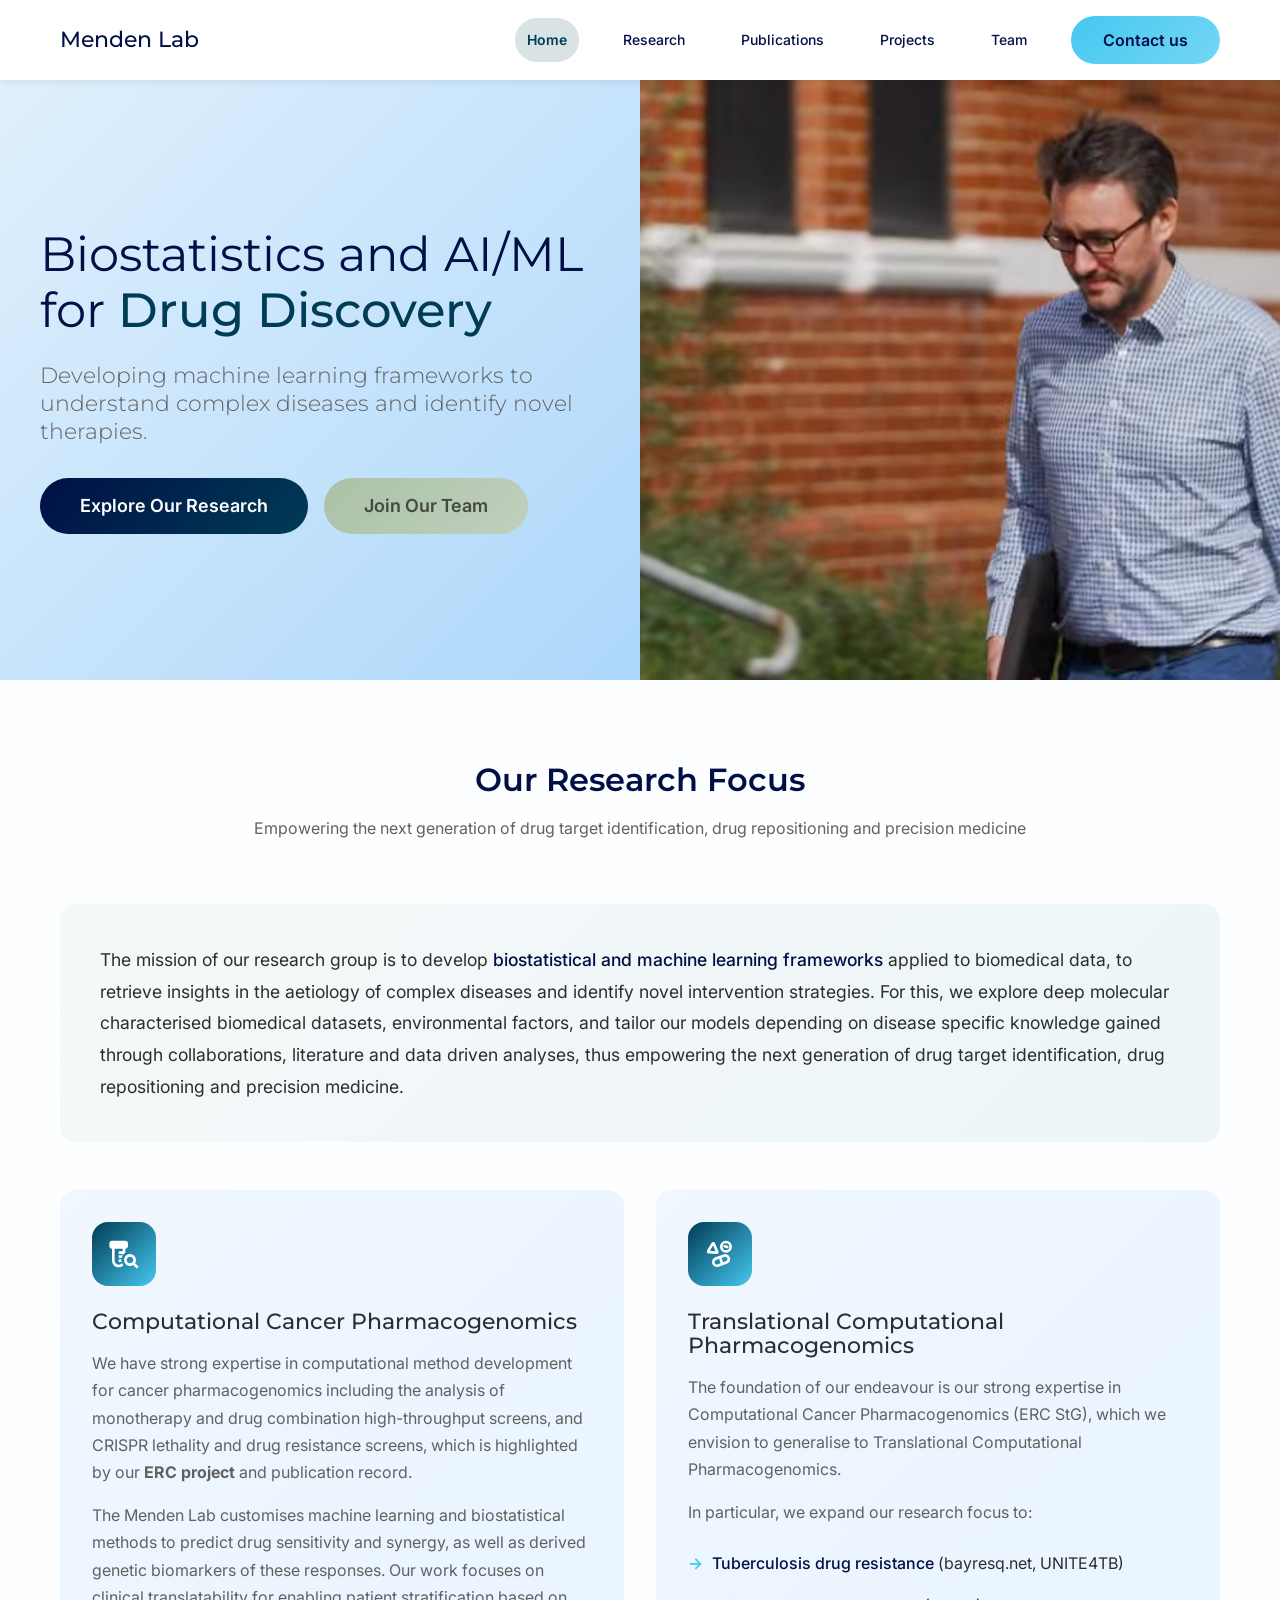
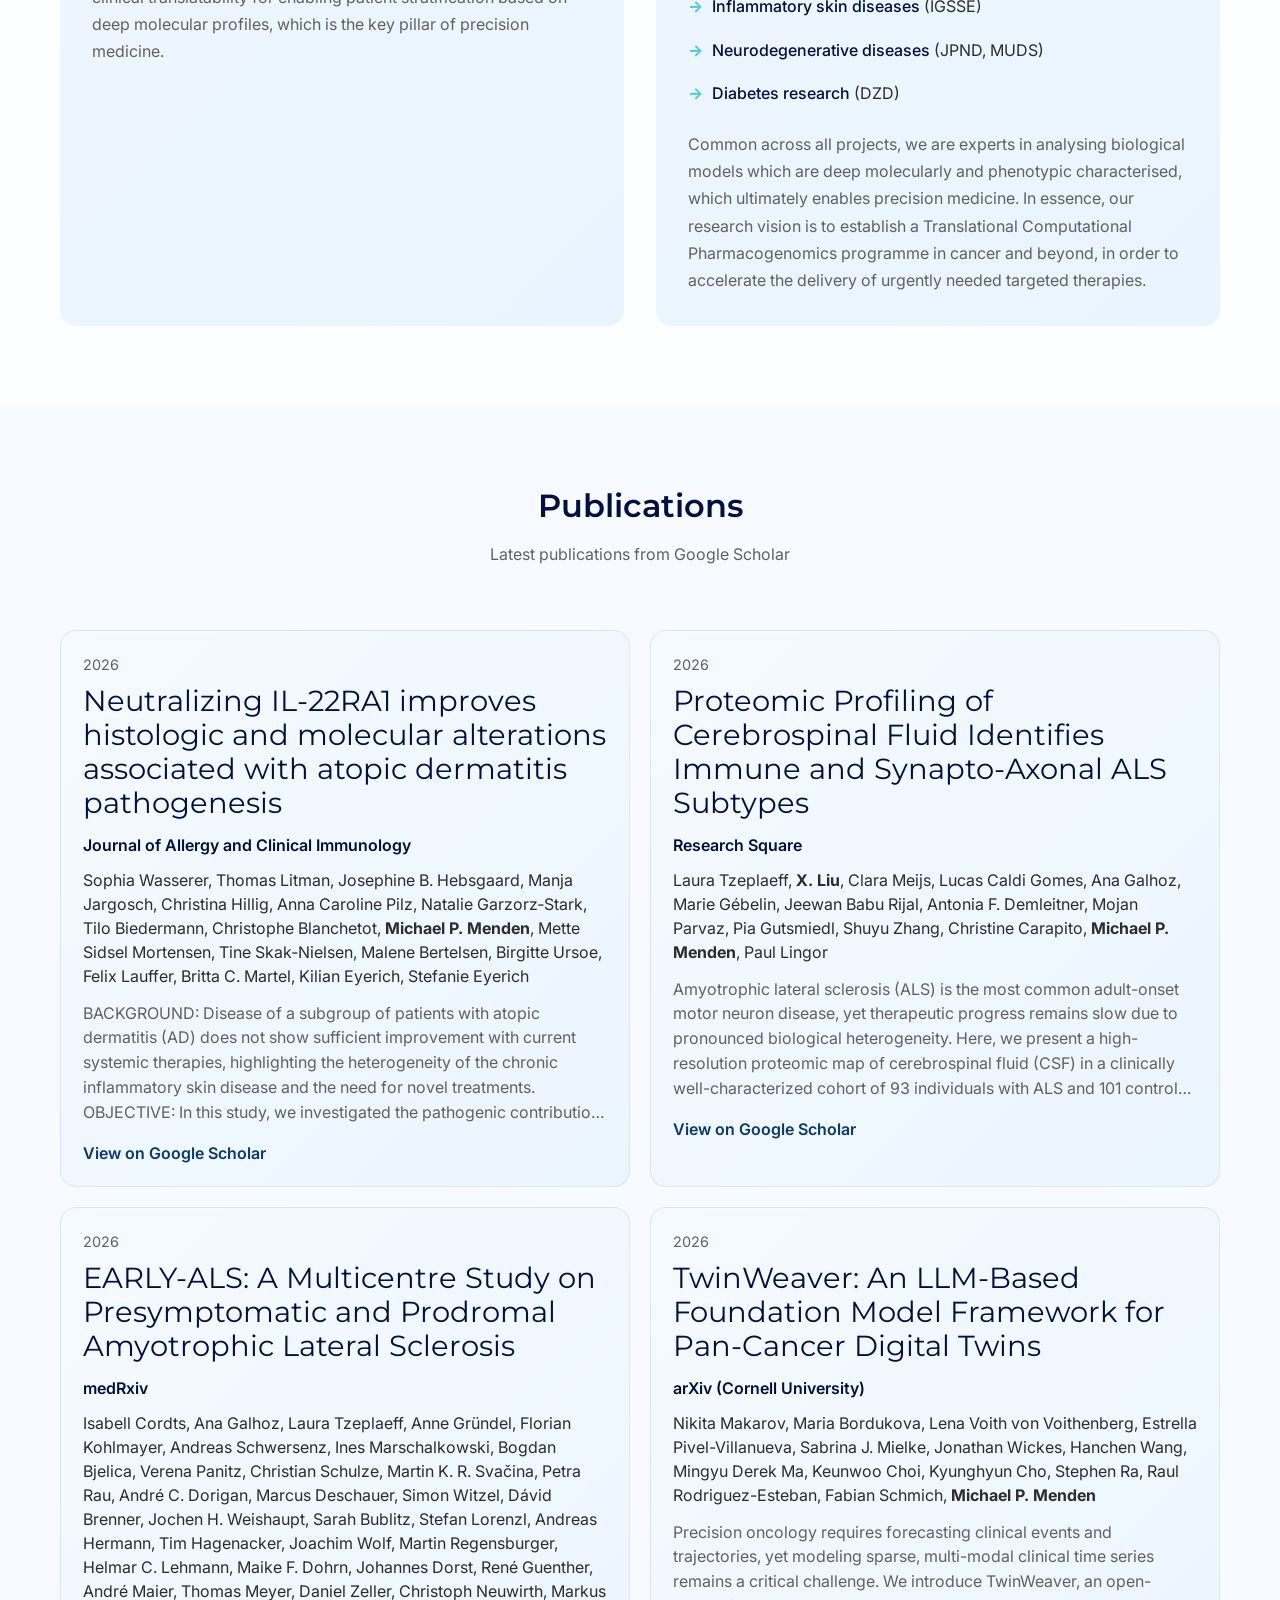
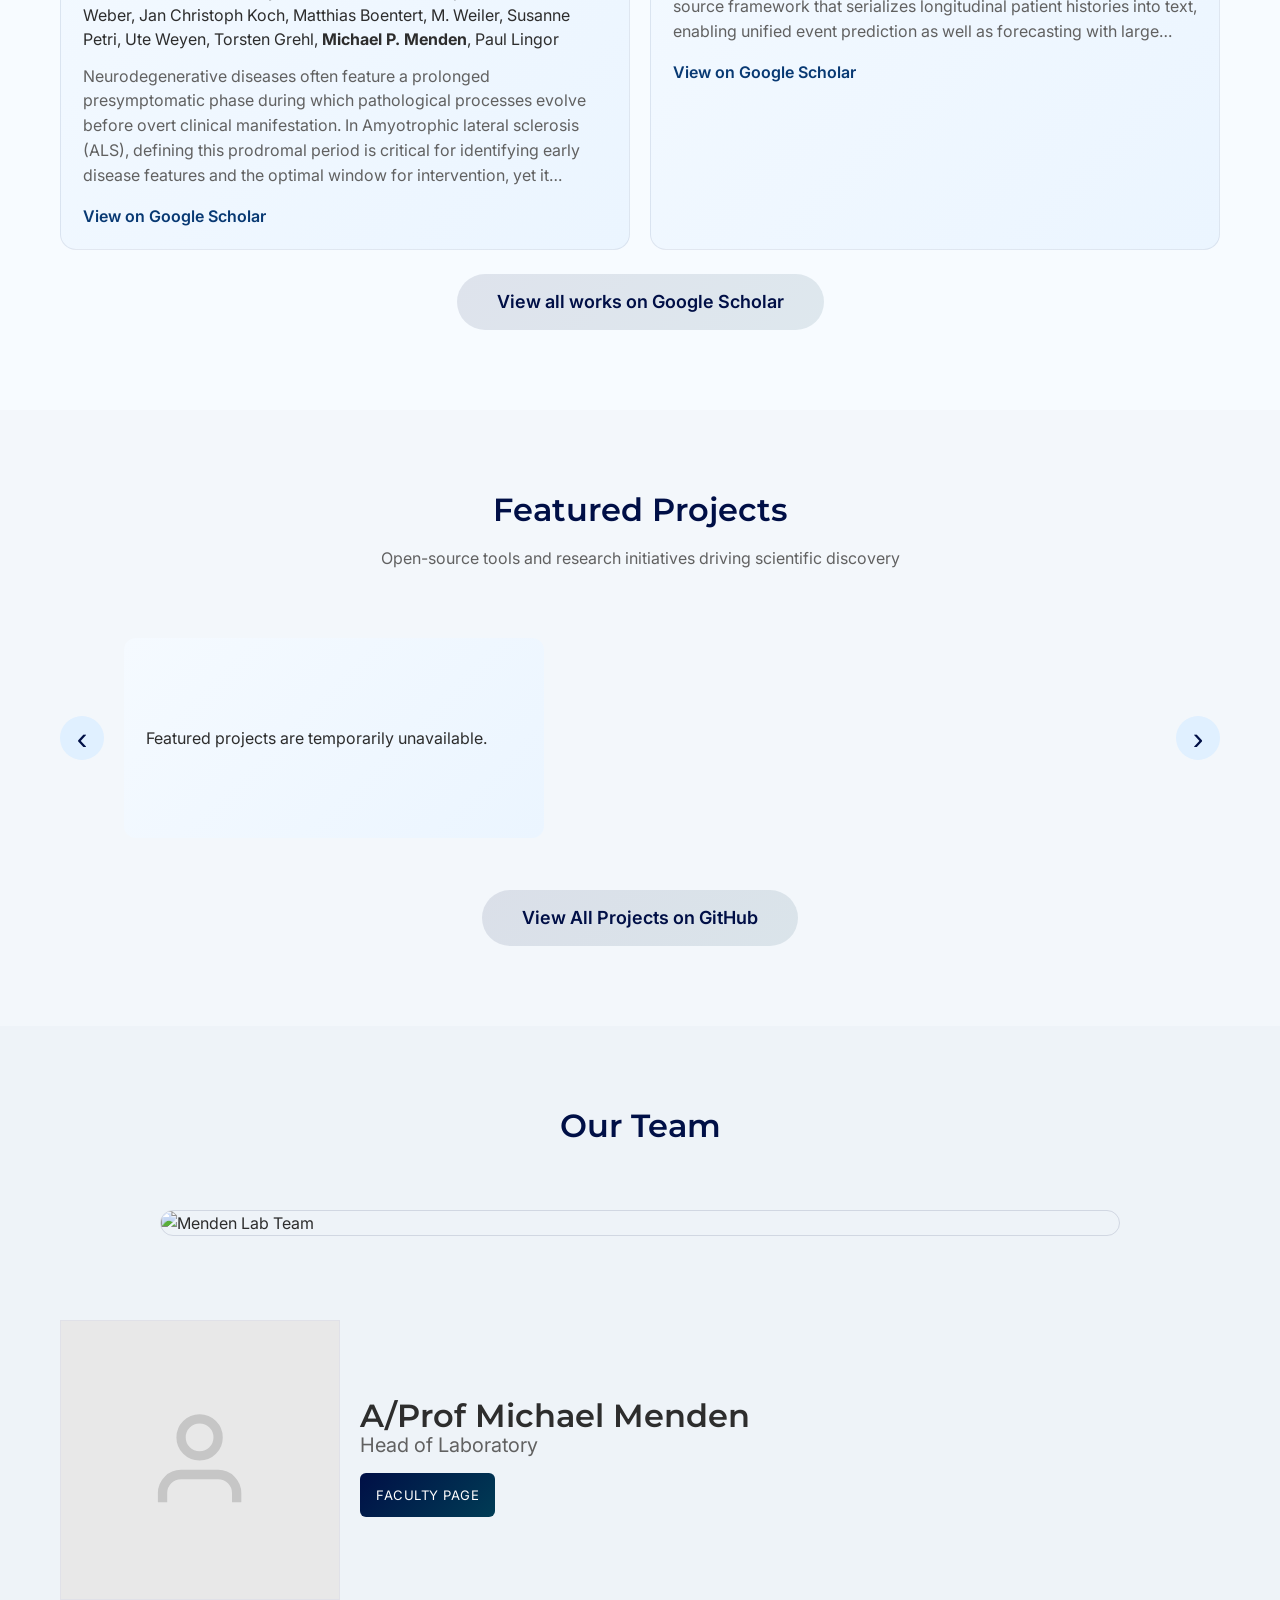
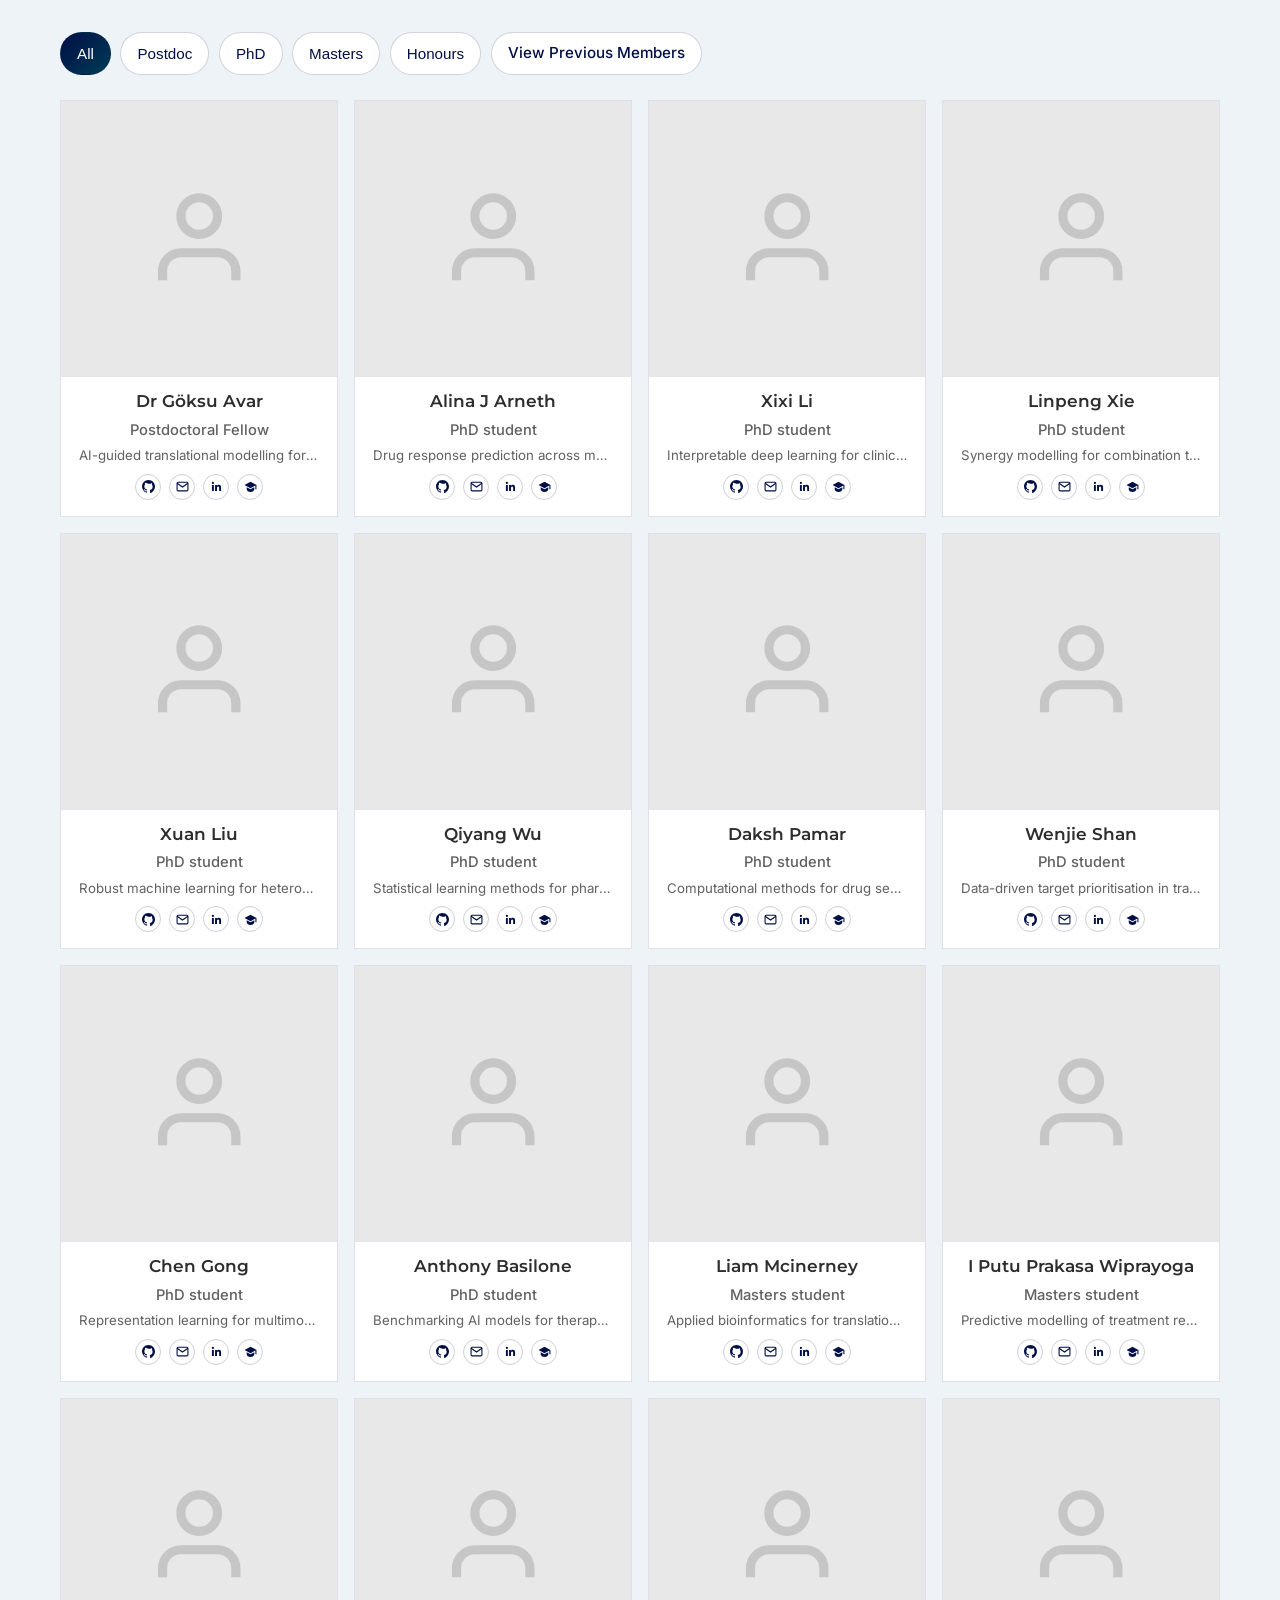
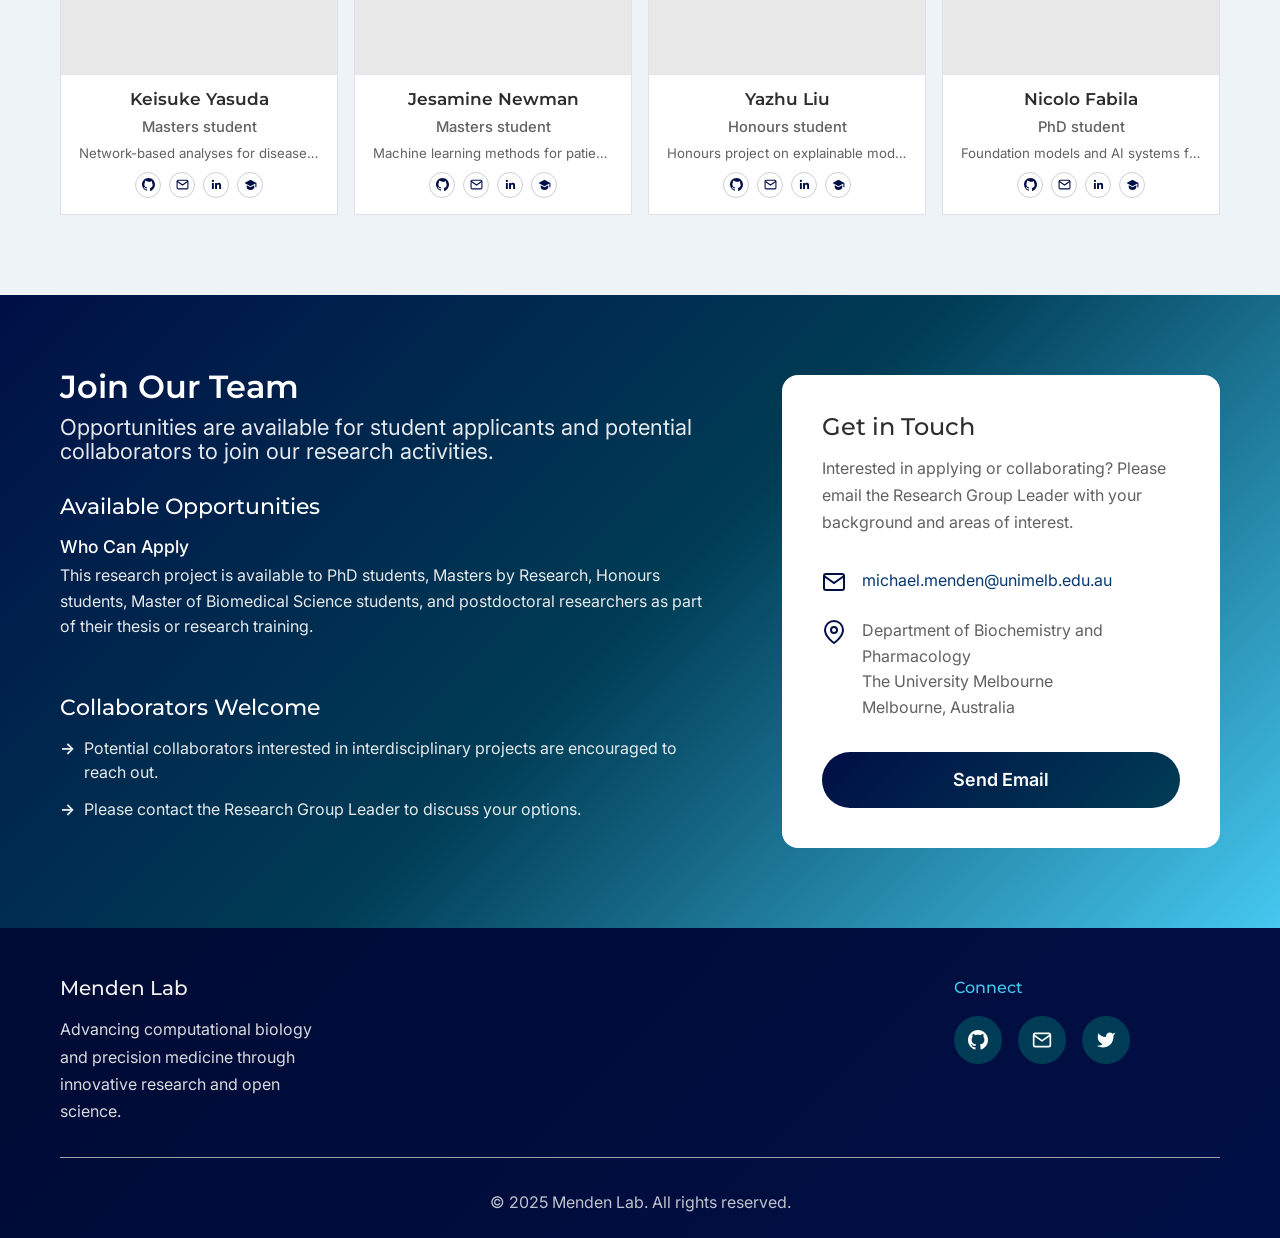
==== commit 17e2e666: ":zap: cosmetics" ====
--- a/index.html
+++ b/index.html
@@ -19,6 +19,7 @@
             <ul class="nav-menu">
                 <li><a href="#home" class="nav-link">Home</a></li>
                 <li><a href="#research" class="nav-link">Research</a></li>
+                <li><a href="#publications" class="nav-link">Publications</a></li>
                 <li><a href="#projects" class="nav-link">Projects</a></li>
                 <li><a href="#team" class="nav-link">Team</a></li>
                 <li><a href="#apply" class="nav-link btn-apply">Contact us</a></li>
@@ -91,15 +92,29 @@
                 </div>
             </div>
 
+        </div>
+    </section>
+
+    <!-- Recent Works Section -->
+    <section id="publications" class="recent-works-section">
+        <div class="container">
+            <div class="section-header">
+                <h2>Publications</h2>
+                <p>Latest publications from Google Scholar</p>
+            </div>
             <div class="recent-works" aria-labelledby="recent-works-title">
-                <div class="recent-works-header">
-                    <h3 id="recent-works-title">Recent Works</h3>
-                    <p>Latest publications from Google Scholar</p>
-                </div>
                 <div id="recent-works-grid" class="recent-works-grid" aria-live="polite">
                     <article class="recent-work-card recent-work-card--loading">
                         <p>Loading recent publications...</p>
                     </article>
+                </div>
+                <div class="recent-works-footer">
+                    <a
+                        href="https://scholar.google.com/citations?hl=en&user=jBejY7cAAAAJ&view_op=list_works&sortby=pubdate"
+                        class="btn btn-outline"
+                        target="_blank"
+                        rel="noreferrer"
+                    >View all works on Google Scholar</a>
                 </div>
             </div>
         </div>
--- a/styles.css
+++ b/styles.css
@@ -459,7 +459,7 @@
 
 .research-focus {
     padding: 5rem 0;
-    background-color: #FFFFFF;
+    background-color: #FCFEFF;
 }
 
 .mission-statement {
@@ -538,13 +538,19 @@
 }
 
 .recent-works {
-    margin-top: 3rem;
+    margin-top: 0;
+}
+
+.recent-works-section {
+    padding: 5rem 0;
+    background-color: #F7FBFF;
 }
 
 .recent-works-header {
     margin-bottom: 1.5rem;
 }
 
+.recent-works-header h2,
 .recent-works-header h3 {
     color: var(--md-sys-color-primary);
     font-size: 1.9rem;
@@ -560,6 +566,11 @@
     display: grid;
     grid-template-columns: repeat(2, minmax(0, 1fr));
     gap: 1.25rem;
+}
+
+.recent-works-footer {
+    margin-top: 1.5rem;
+    text-align: center;
 }
 
 .recent-work-card {
@@ -657,7 +668,7 @@
 
 .projects {
     padding: 5rem 0;
-    background-color: #F9F9F9;
+    background-color: #F3F7FB;
 }
 
 .projects-carousel {
@@ -865,7 +876,7 @@
 
 .team {
     padding: 5rem 0;
-    background-color: #F1F1F1;
+    background-color: #EEF3F8;
 }
 
 .team-photo-container {
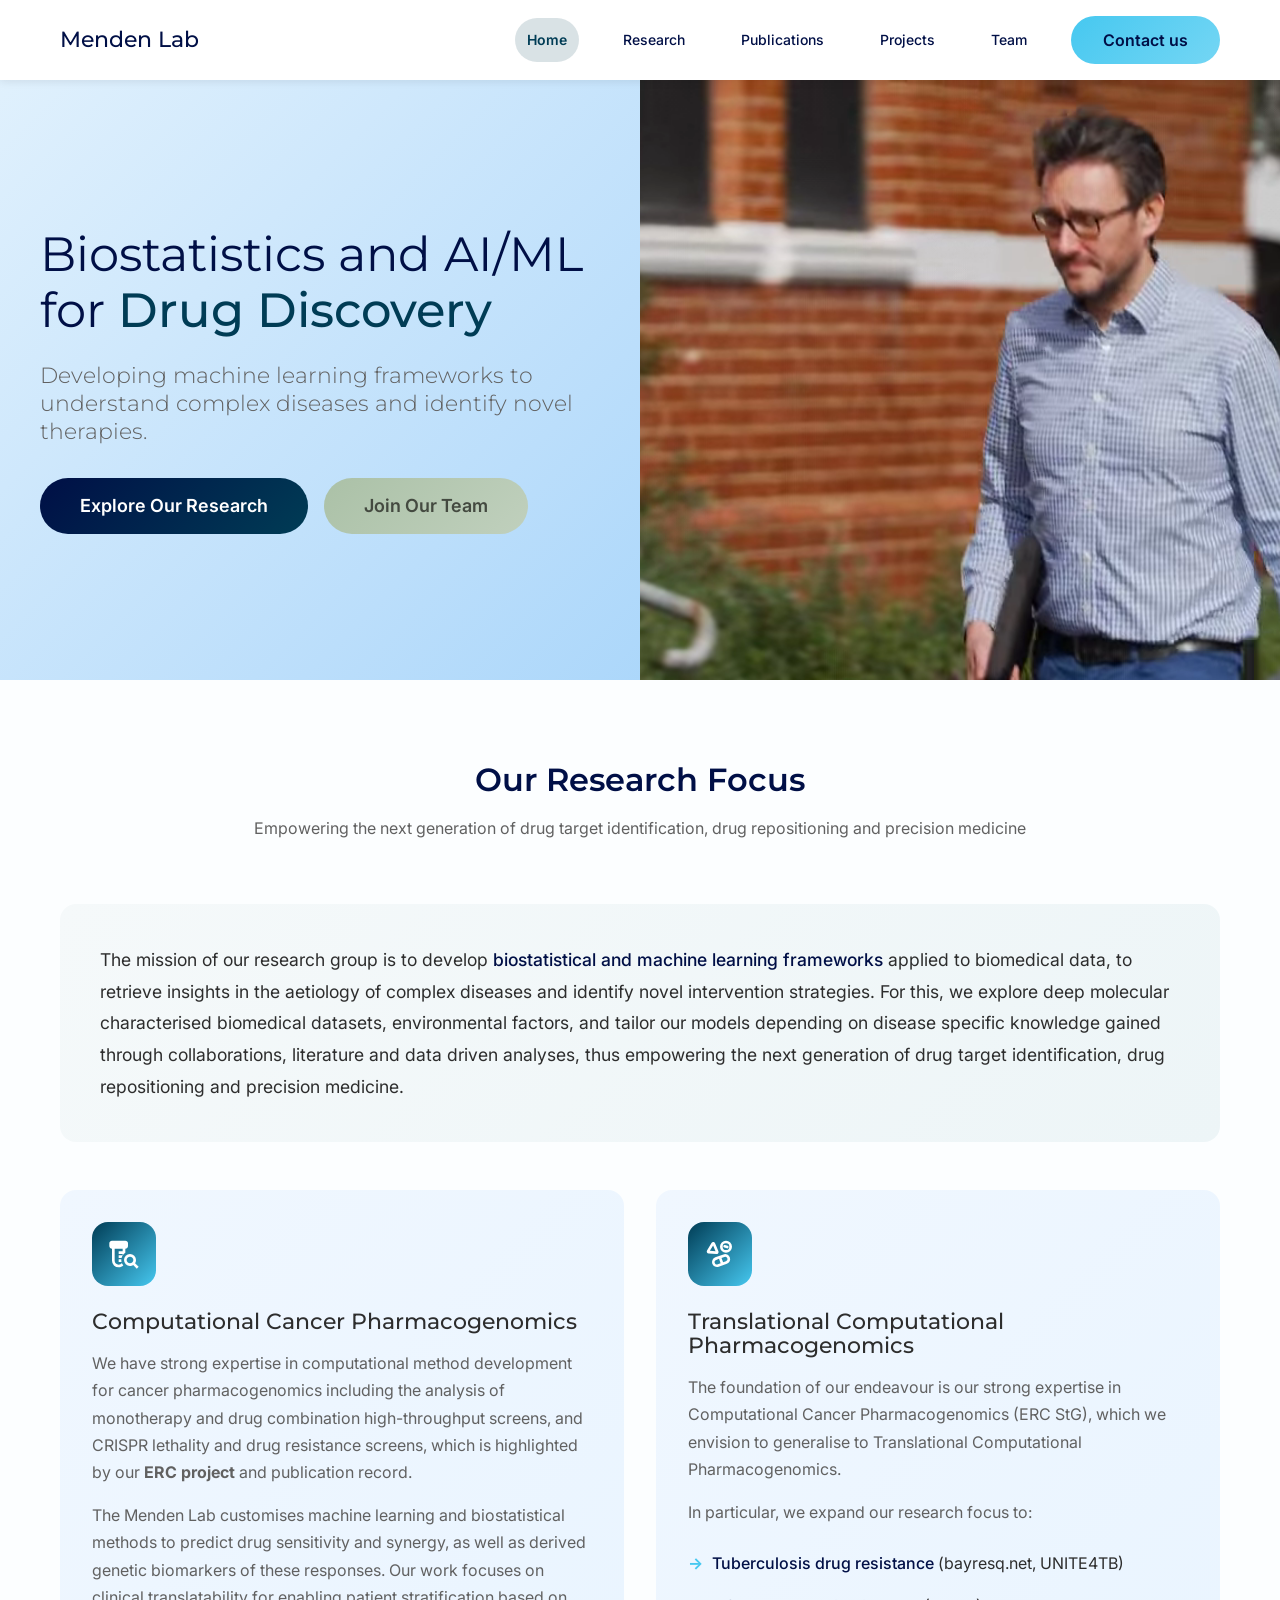
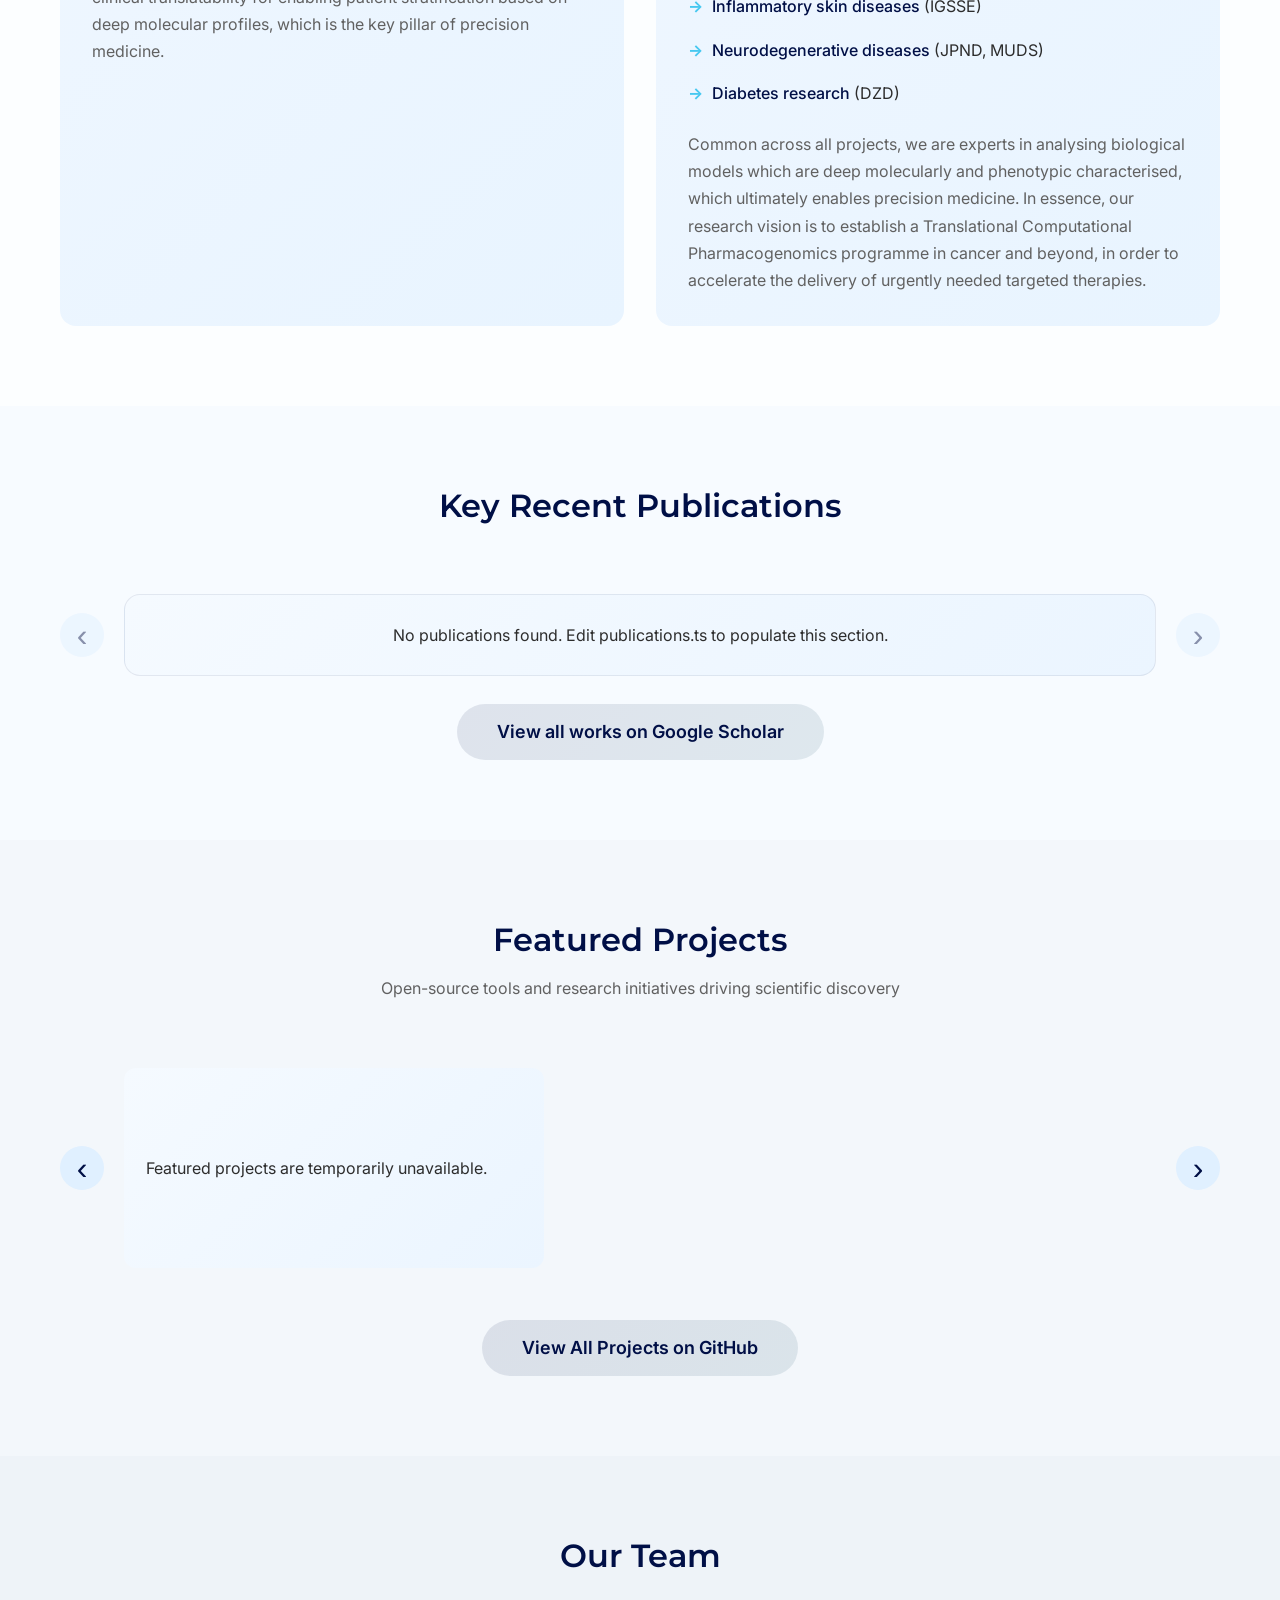
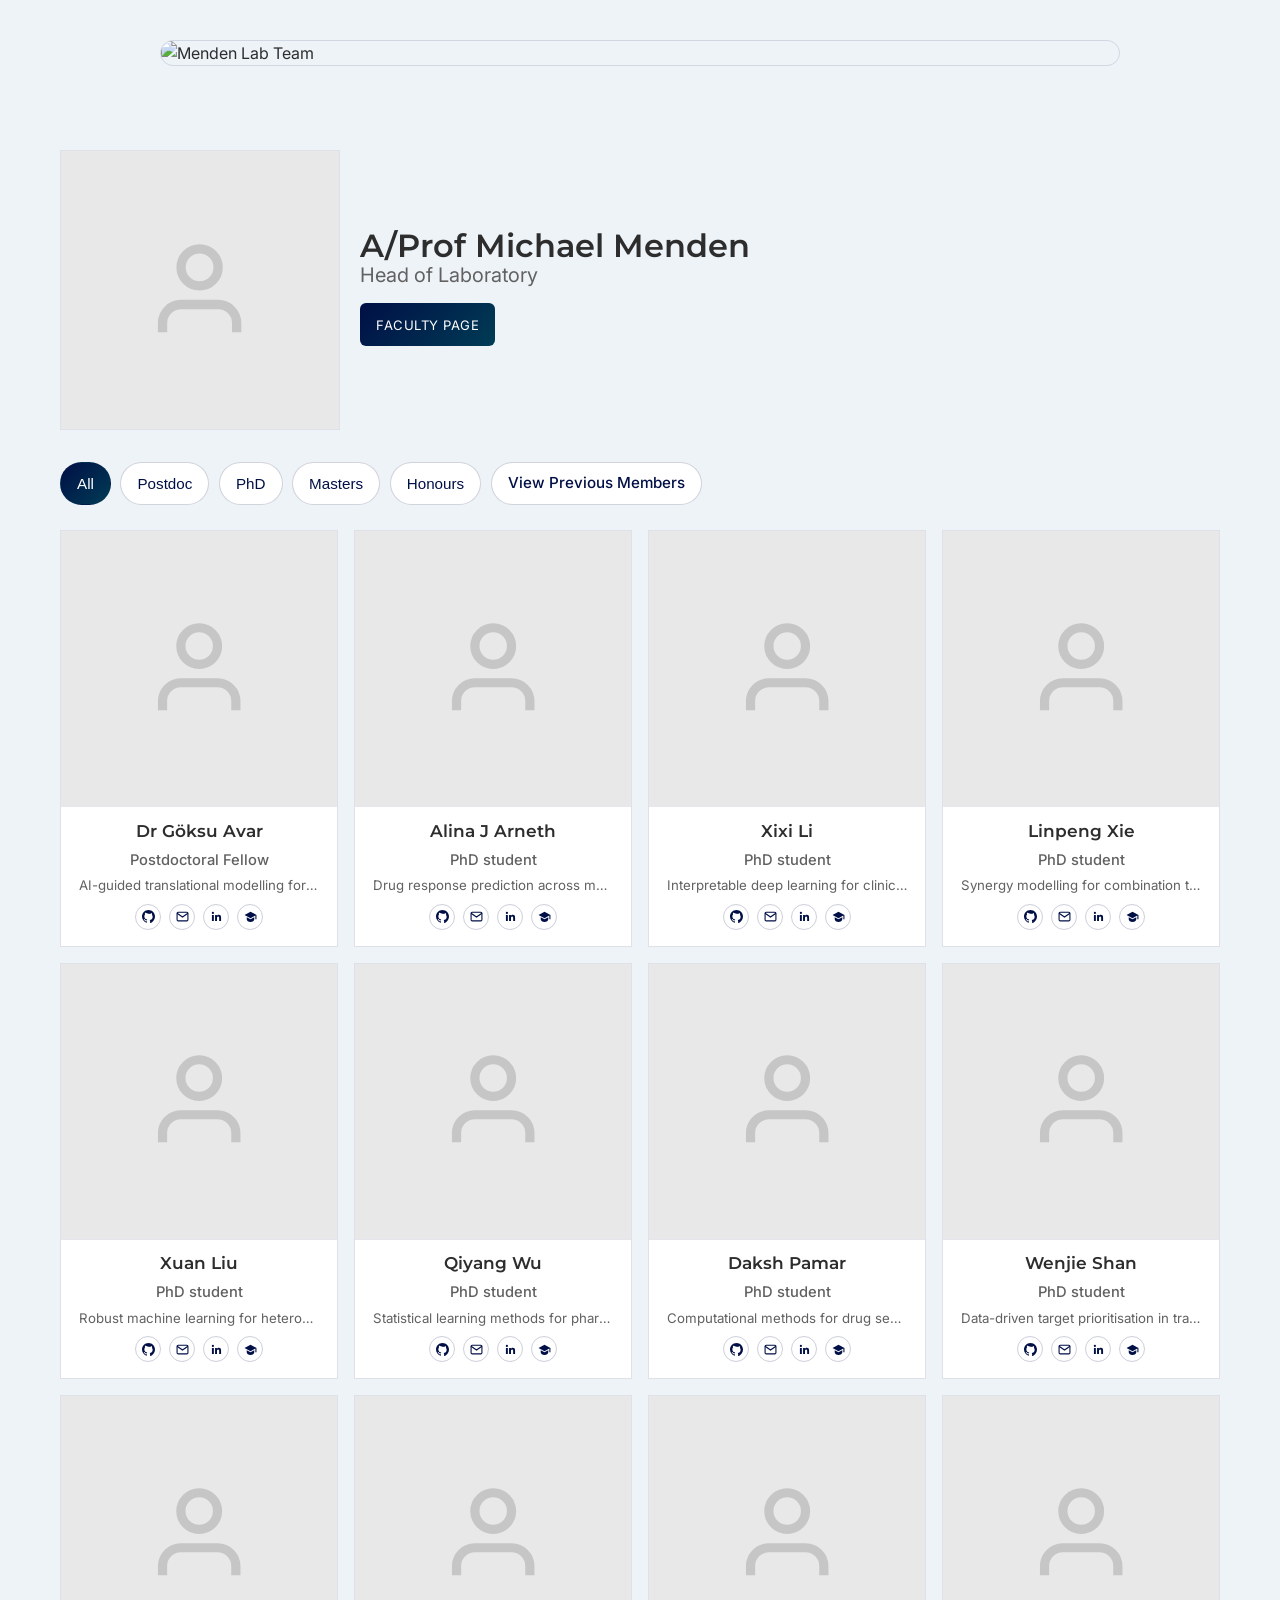
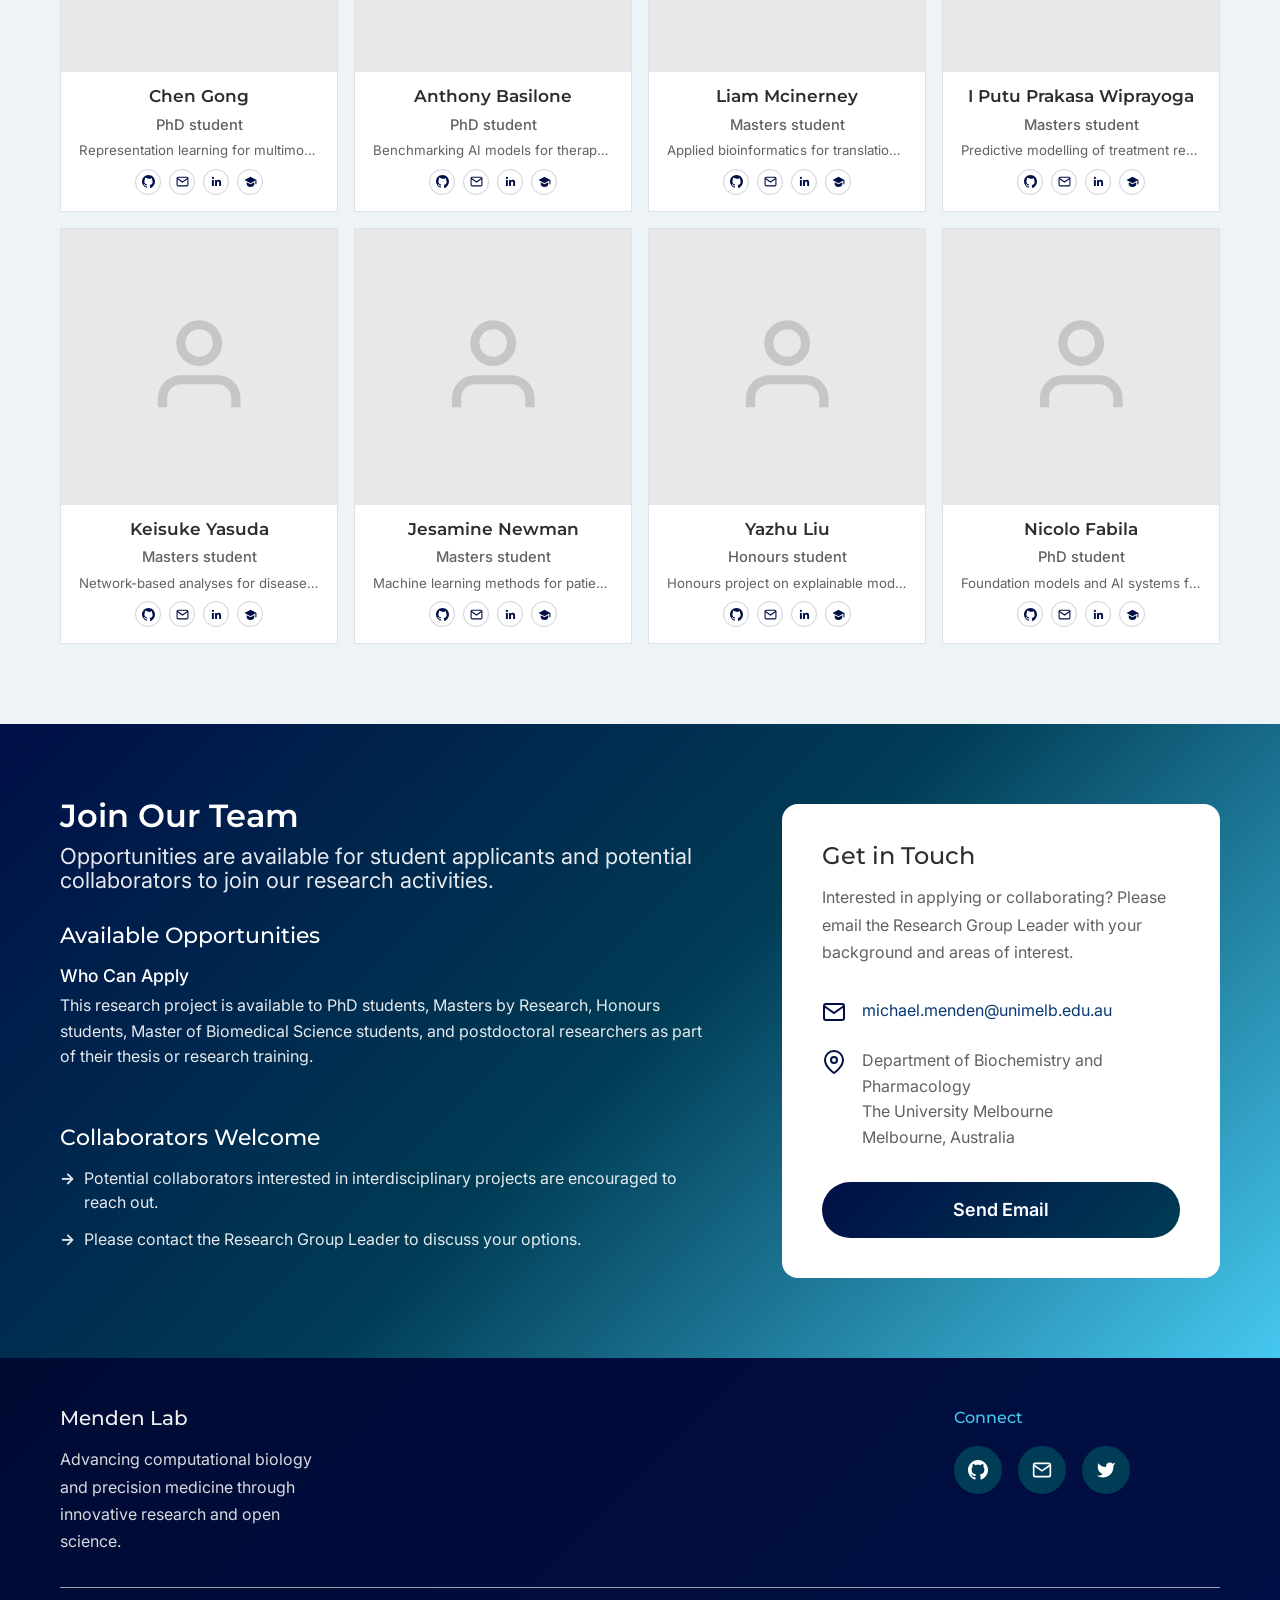
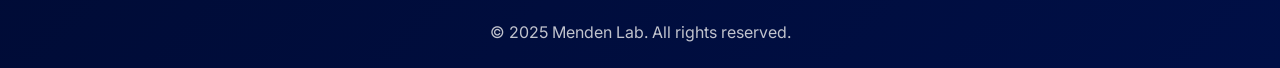
==== commit aa767883: ":zap: fixed publications" ====
--- a/index.html
+++ b/index.html
@@ -99,14 +99,23 @@
     <section id="publications" class="recent-works-section">
         <div class="container">
             <div class="section-header">
-                <h2>Publications</h2>
-                <p>Latest publications from Google Scholar</p>
+                <h2>Key Recent Publications</h2>
             </div>
             <div class="recent-works" aria-labelledby="recent-works-title">
-                <div id="recent-works-grid" class="recent-works-grid" aria-live="polite">
-                    <article class="recent-work-card recent-work-card--loading">
-                        <p>Loading recent publications...</p>
-                    </article>
+                <div class="recent-works-carousel" aria-label="Recent publications from MendenLab">
+                    <button class="recent-works-carousel-control recent-works-carousel-control--prev" type="button" aria-label="Previous publication">
+                        &#8249;
+                    </button>
+                    <div class="recent-works-carousel-viewport">
+                        <div id="recent-works-grid" class="recent-works-carousel-track" aria-live="polite">
+                            <article class="recent-work-card recent-work-card--loading">
+                                <p>Loading recent publications...</p>
+                            </article>
+                        </div>
+                    </div>
+                    <button class="recent-works-carousel-control recent-works-carousel-control--next" type="button" aria-label="Next publication">
+                        &#8250;
+                    </button>
                 </div>
                 <div class="recent-works-footer">
                     <a
@@ -468,7 +477,7 @@
                                     <path d="M4 4h16c1.1 0 2 .9 2 2v12c0 1.1-.9 2-2 2H4c-1.1 0-2-.9-2-2V6c0-1.1.9-2 2-2z"></path>
                                     <polyline points="22,6 12,13 2,6"></polyline>
                                 </svg>
-                                <a href="mailto:pi@university.edu">michael.menden@unimelb.edu.au</a>
+                                <a href="mailto:michael.menden@unimelb.edu.au">michael.menden@unimelb.edu.au</a>
                             </div>
                             <div class="contact-item">
                                 <svg xmlns="http://www.w3.org/2000/svg" viewBox="0 0 24 24" fill="none" stroke="currentColor" stroke-width="2">
@@ -478,7 +487,7 @@
                                 <span>Department of Biochemistry and Pharmacology<br>The University Melbourne<br>Melbourne, Australia</span>
                             </div>
                         </div>
-                        <a href="mailto:pi@university.edu?subject=Lab%20Application%20Inquiry" class="btn btn-primary btn-block">Send Email</a>
+                        <a href="mailto:michael.menden@unimelb.edu.au?subject=Lab%20Application%20Inquiry" class="btn btn-primary btn-block">Send Email</a>
                     </div>
                 </div>
             </div>
@@ -505,7 +514,7 @@
                                 <path d="M12 0c-6.626 0-12 5.373-12 12 0 5.302 3.438 9.8 8.207 11.387.599.111.793-.261.793-.577v-2.234c-3.338.726-4.033-1.416-4.033-1.416-.546-1.387-1.333-1.756-1.333-1.756-1.089-.745.083-.729.083-.729 1.205.084 1.839 1.237 1.839 1.237 1.07 1.834 2.807 1.304 3.492.997.107-.775.418-1.305.762-1.604-2.665-.305-5.467-1.334-5.467-5.931 0-1.311.469-2.381 1.236-3.221-.124-.303-.535-1.524.117-3.176 0 0 1.008-.322 3.301 1.23.957-.266 1.983-.399 3.003-.404 1.02.005 2.047.138 3.006.404 2.291-1.552 3.297-1.23 3.297-1.23.653 1.653.242 2.874.118 3.176.77.84 1.235 1.911 1.235 3.221 0 4.609-2.807 5.624-5.479 5.921.43.372.823 1.102.823 2.222v3.293c0 .319.192.694.801.576 4.765-1.589 8.199-6.086 8.199-11.386 0-6.627-5.373-12-12-12z"/>
                             </svg>
                         </a>
-                        <a href="mailto:pi@university.edu" title="Email">
+                        <a href="mailto:michael.menden@unimelb.edu.au" title="Email">
                             <svg xmlns="http://www.w3.org/2000/svg" viewBox="0 0 24 24" fill="none" stroke="currentColor" stroke-width="2">
                                 <path d="M4 4h16c1.1 0 2 .9 2 2v12c0 1.1-.9 2-2 2H4c-1.1 0-2-.9-2-2V6c0-1.1.9-2 2-2z"></path>
                                 <polyline points="22,6 12,13 2,6"></polyline>
--- a/styles.css
+++ b/styles.css
@@ -562,10 +562,52 @@
     color: var(--md-sys-color-on-surface-variant);
 }
 
-.recent-works-grid {
+.recent-works-carousel {
     display: grid;
-    grid-template-columns: repeat(2, minmax(0, 1fr));
-    gap: 1.25rem;
+    grid-template-columns: auto 1fr auto;
+    align-items: center;
+    gap: 1rem;
+    margin-bottom: 1rem;
+}
+
+.recent-works-carousel-viewport {
+    overflow: hidden;
+}
+
+#recent-works-grid.recent-works-carousel-track {
+    display: flex;
+    gap: 1.5rem;
+    overflow-x: auto;
+    scroll-snap-type: x mandatory;
+    scrollbar-width: none;
+    padding: 0.25rem;
+}
+
+#recent-works-grid.recent-works-carousel-track::-webkit-scrollbar {
+    display: none;
+}
+
+.recent-works-carousel-control {
+    width: 44px;
+    height: 44px;
+    border: none;
+    border-radius: 999px;
+    background: #E0F0FF;
+    color: var(--md-sys-color-primary);
+    font-size: 2rem;
+    line-height: 1;
+    cursor: pointer;
+    transition: transform 0.2s ease, background-color 0.2s ease;
+}
+
+.recent-works-carousel-control:hover:not(:disabled) {
+    background: #CCE7FF;
+    transform: scale(1.03);
+}
+
+.recent-works-carousel-control:disabled {
+    opacity: 0.45;
+    cursor: not-allowed;
 }
 
 .recent-works-footer {
@@ -574,19 +616,49 @@
 }
 
 .recent-work-card {
+    flex: 0 0 100%;
+    min-width: 0;
+    scroll-snap-align: start;
+    display: grid;
+    grid-template-columns: minmax(0, 1.15fr) minmax(0, 1fr);
+    gap: 1.75rem;
+    align-items: center;
     background: linear-gradient(135deg, #F5FAFF 0%, #EBF5FF 100%);
     border: 1px solid rgba(0, 15, 70, 0.08);
     border-radius: var(--md-sys-shape-corner-large);
-    padding: 1.35rem;
+    padding: 1.75rem;
 }
 
 .recent-work-card:hover {
     background: linear-gradient(135deg, #E0F0FF 0%, #CCE7FF 100%);
 }
 
+.recent-work-card--no-image {
+    grid-template-columns: 1fr;
+}
+
 .recent-work-card--loading {
-    grid-column: 1 / -1;
+    grid-template-columns: 1fr;
     text-align: center;
+}
+
+.recent-work-content {
+    display: flex;
+    flex-direction: column;
+    min-width: 0;
+}
+
+.recent-work-media {
+    border-radius: var(--md-sys-shape-corner-medium);
+    overflow: hidden;
+    background: #FFFFFF;
+    align-self: center;
+}
+
+.recent-work-media img {
+    width: 100%;
+    height: auto;
+    display: block;
 }
 
 .recent-work-year {
@@ -619,8 +691,8 @@
     line-height: 1.55;
     margin-bottom: 1rem;
     display: -webkit-box;
-    line-clamp: 5;
-    -webkit-line-clamp: 5;
+    line-clamp: 10;
+    -webkit-line-clamp: 10;
     -webkit-box-orient: vertical;
     overflow: hidden;
 }
@@ -1606,8 +1678,23 @@
         gap: 1.5rem;
     }
 
-    .recent-works-grid {
+    .recent-works-carousel {
         grid-template-columns: 1fr;
+        gap: 0.75rem;
+    }
+
+    .recent-works-carousel-control {
+        display: none;
+    }
+
+    .recent-work-card {
+        grid-template-columns: 1fr;
+        gap: 1.25rem;
+        padding: 1.25rem;
+    }
+
+    .recent-work-media {
+        order: -1;
     }
     
     .research-card {
